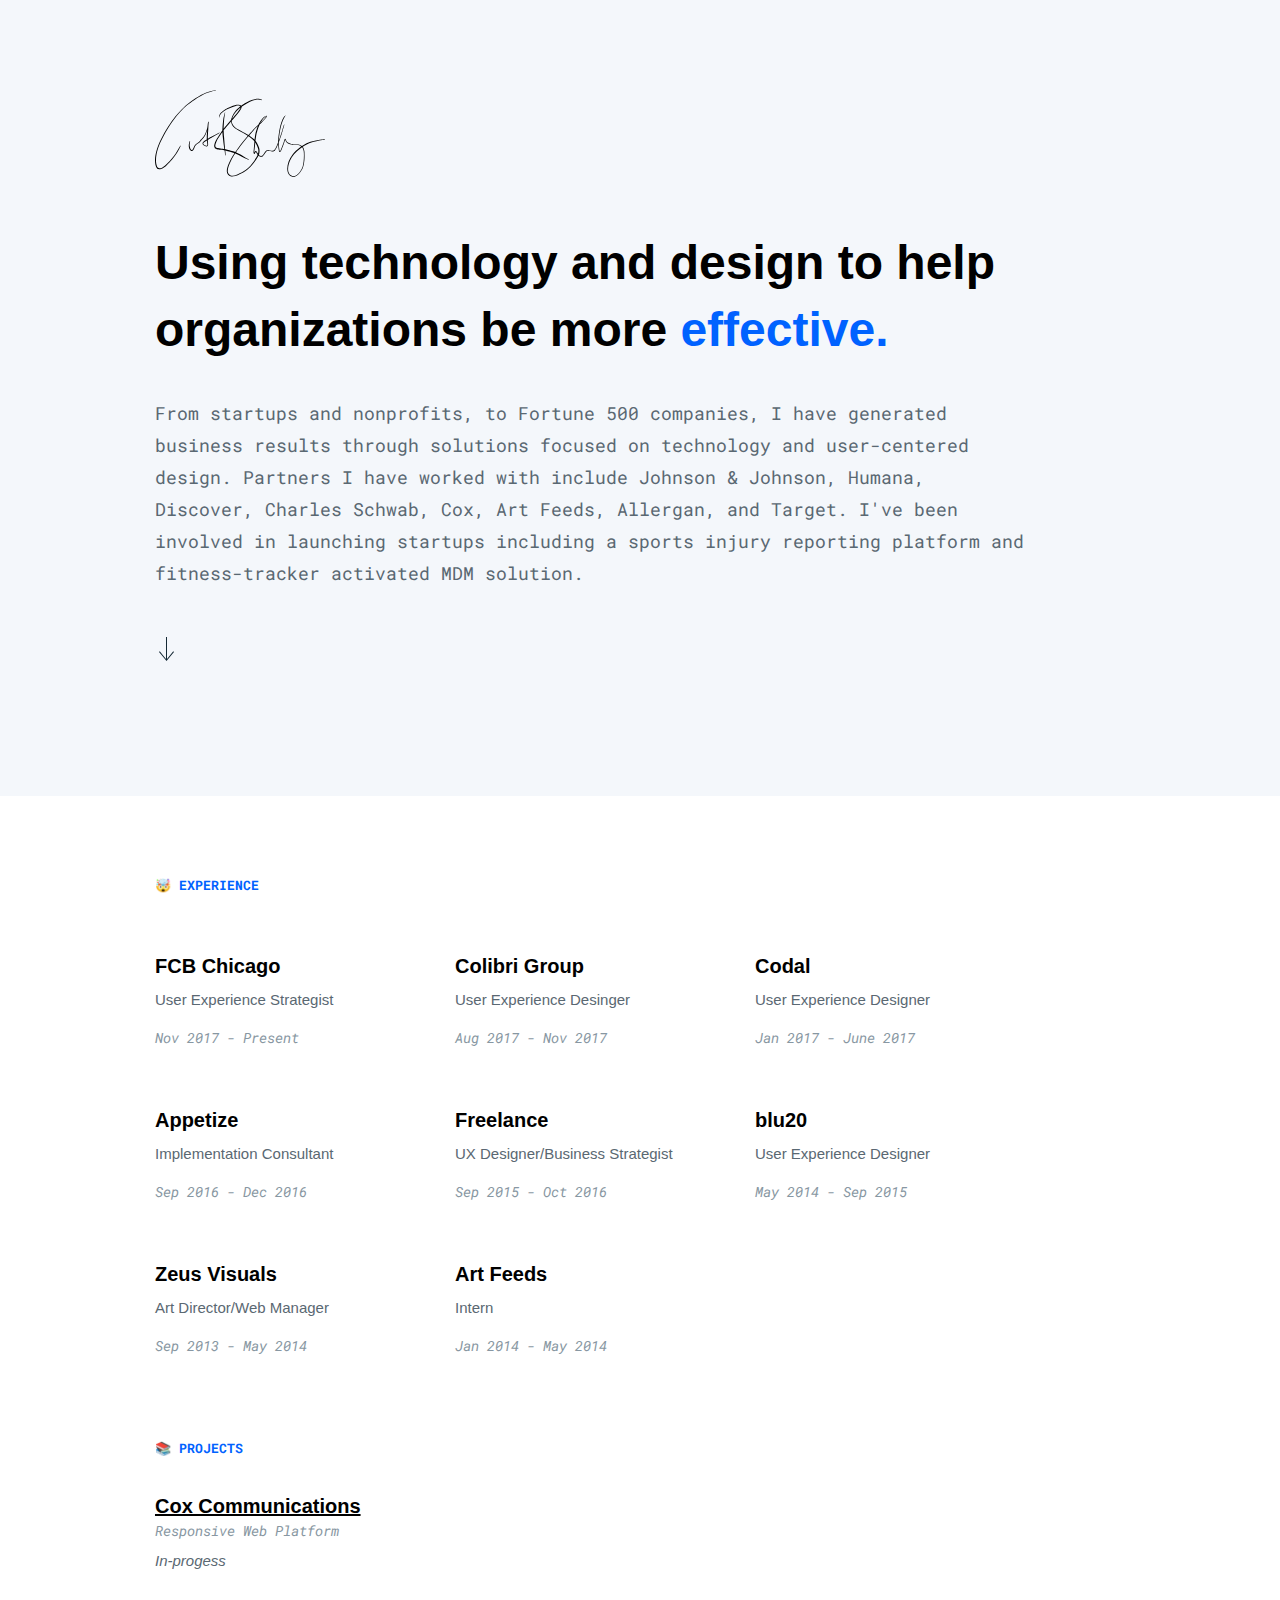
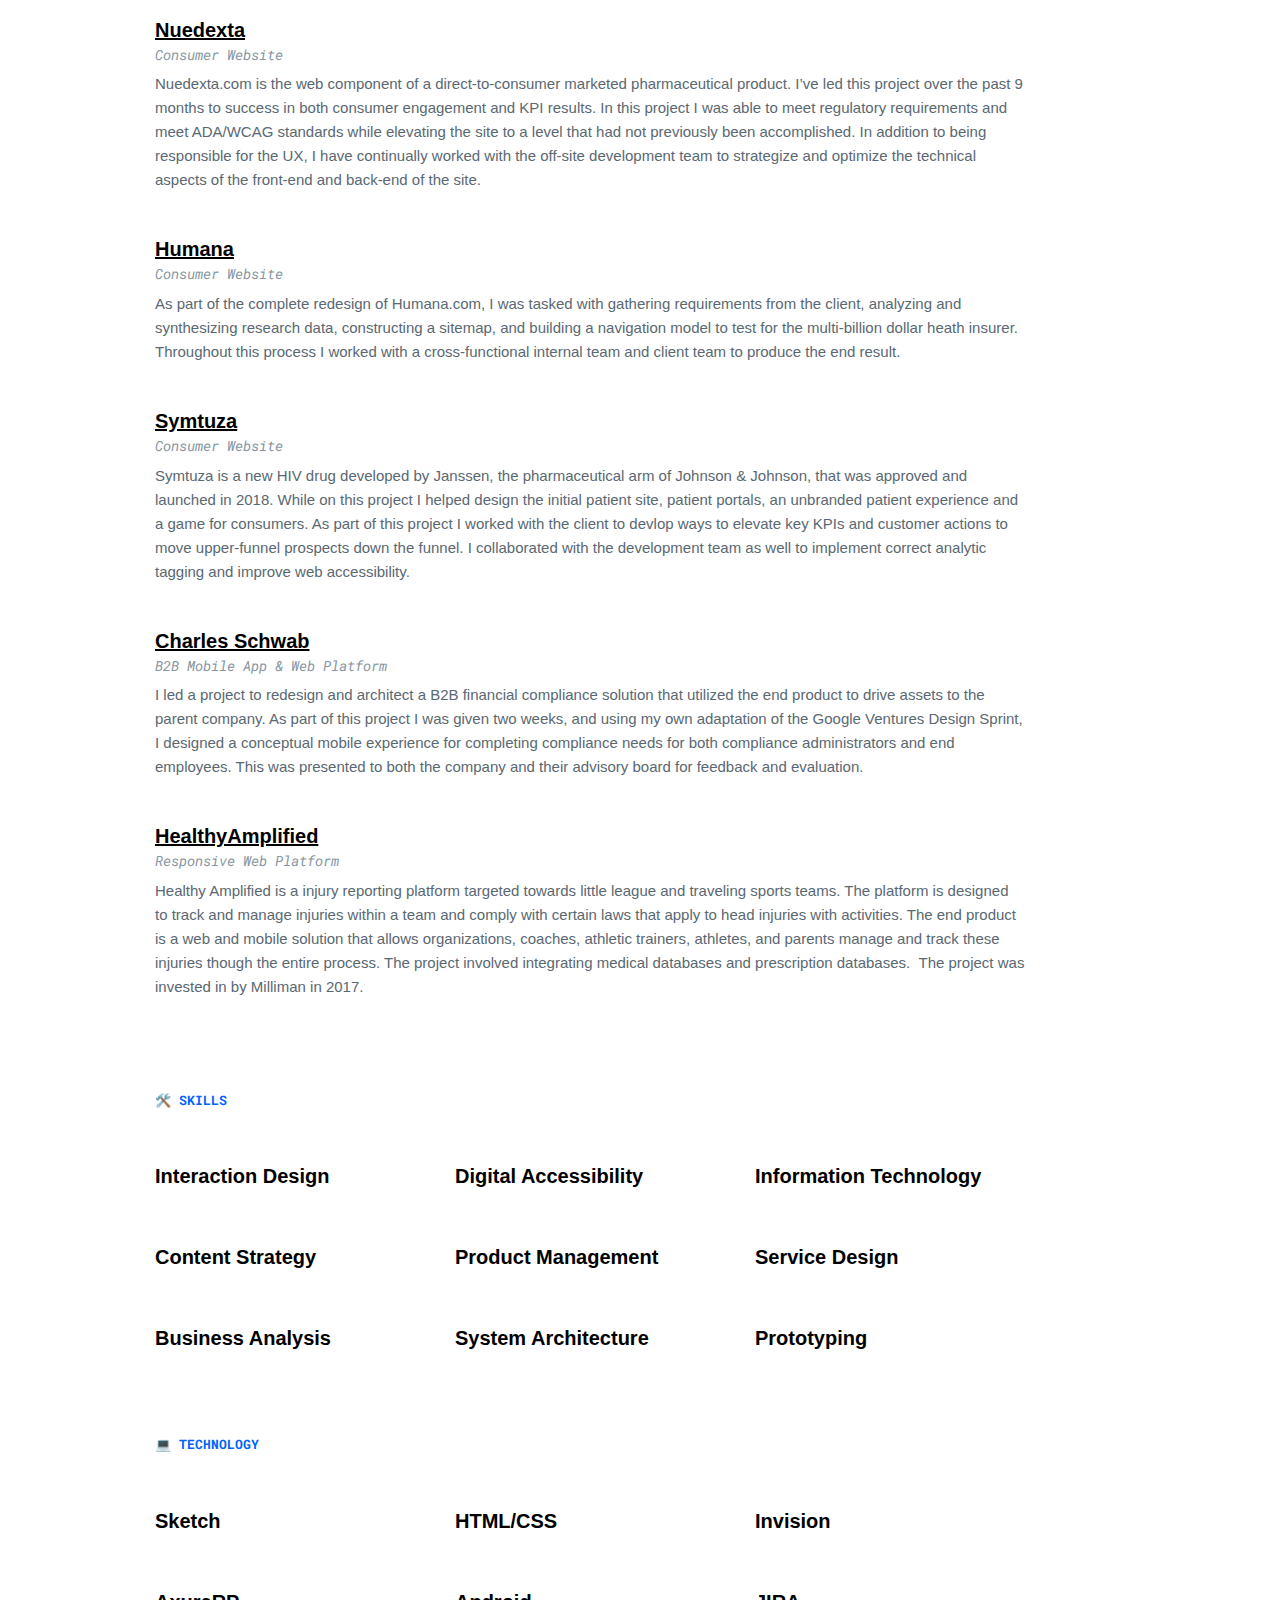
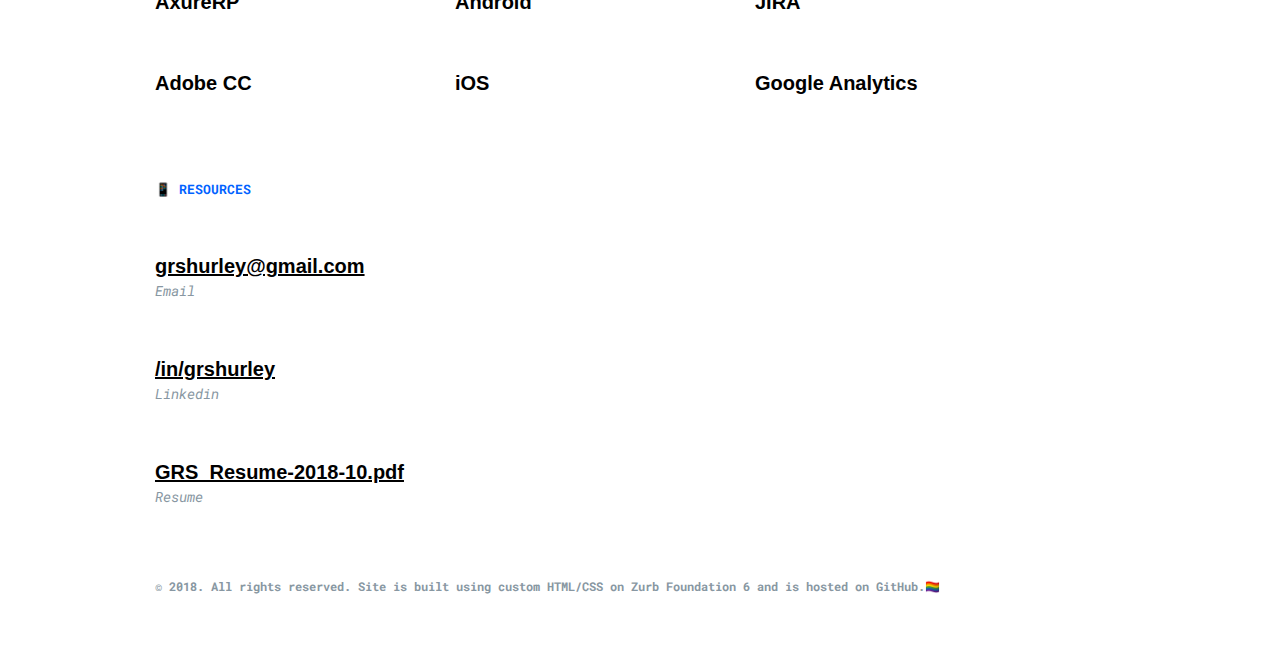
==== index.html @ 4a0e5255 "v4.3.7" ====
<!doctype html>
<html class="no-js" lang="en" dir="ltr">
  <head>
    <meta name="robots" content="noindex">
    <meta charset="utf-8">
    <meta http-equiv="x-ua-compatible" content="ie=edge">
    <meta name="viewport" content="width=device-width, initial-scale=1.0">

    <meta property="og:title" content="Grant R Shurley" />
    <meta property="og:image" content="img/og.png" />


    <title>Grant R Shurley</title>
    <link rel="stylesheet" href="css/foundation.css">
    <link rel="stylesheet" href="css/app.css">
    <link rel="stylesheet" href="css/entercept.css">
    <link rel="stylesheet" href="https://cdnjs.cloudflare.com/ajax/libs/animate.css/3.7.0/animate.min.css">
    <script>
  (function(i,s,o,g,r,a,m){i['GoogleAnalyticsObject']=r;i[r]=i[r]||function(){
  (i[r].q=i[r].q||[]).push(arguments)},i[r].l=1*new Date();a=s.createElement(o),
  m=s.getElementsByTagName(o)[0];a.async=1;a.src=g;m.parentNode.insertBefore(a,m)
  })(window,document,'script','https://www.google-analytics.com/analytics.js','ga');

  ga('create', 'UA-90864115-1', 'auto');
  ga('send', 'pageview');
  </script>




  </head>
  <body>
<div class="blue">
  <div class="top">
    <div class="row">
      <div class="large-1 small-0 columns">&nbsp;</div>
      <div class="large-3 medium-4 small-7 columns">
        <div id="logo">

          <svg width="170px" height="87px" viewBox="0 0 170 87" version="1.1" xmlns="http://www.w3.org/2000/svg" xmlns:xlink="http://www.w3.org/1999/xlink">
          <defs></defs>
          <g id="Page-1" stroke="none" stroke-width="1" fill="none" fill-rule="evenodd">
          <g id="Desktop-HD" transform="translate(-330.000000, -826.000000)" fill="#000">
              <path d="M387.612511,826.675149 C381.779644,828.1803 379.478912,829.051353 375.520434,831.253006 C371.568256,833.451127 365.614999,837.492788 362.278139,840.243118 C357.651772,844.056301 350.917298,851.423991 346.849085,857.122926 C342.124227,863.74166 336.384023,873.827005 333.810307,880.031641 C332.366263,883.512852 330.952597,888.226937 330.427175,891.313125 C329.638423,895.945967 329.960858,900.653989 331.238121,903.155942 C331.534241,903.735937 332.710422,904.965632 333.042631,905.042517 C334.284335,905.329984 334.830421,905.395625 335.272836,905.310674 C336.741546,905.028565 338.166221,904.314815 339.69286,903.096129 C340.74553,902.255865 345.379256,897.503396 346.939805,895.663446 C350.87185,891.027542 353.556891,886.886859 355.318661,882.74235 C355.74412,881.741428 355.80358,881.379195 355.54237,881.379195 C355.389011,881.379195 354.811665,882.300583 353.900049,884.000303 C353.113888,885.465952 351.575415,888.062157 350.676752,889.439559 C348.82903,892.27166 345.708404,895.964747 342.177918,899.497588 C339.055053,902.622395 337.456003,903.790334 335.749631,904.192599 C335.050186,904.357496 334.87375,904.362147 334.192967,904.233691 C333.49994,904.102938 333.378136,904.039711 332.942138,903.584816 C332.287553,902.901796 332.181939,902.736899 331.872866,901.915768 C330.821551,899.122698 330.704339,894.845141 331.555317,890.327096 C332.047183,887.715761 333.262867,883.646842 334.405373,880.78825 C337.273444,873.612126 343.484262,862.739442 348.601141,855.937031 C352.576456,850.652252 358.107609,844.682864 362.332065,841.118292 C366.024976,838.002198 372.844577,833.400439 377.13067,831.132439 C380.951331,829.110754 383.525872,828.215446 390.361545,826.531386 C390.789595,826.425948 390.907984,826.037165 390.523263,826.000312 C390.404697,825.988891 389.09482,826.292606 387.612511,826.675149 M430.75426,834.971879 C429.782479,835.155438 427.689914,835.680331 426.745978,835.977217 C424.200166,836.778037 420.564184,838.694343 417.494421,840.853314 L416.112604,841.825096 L415.898785,841.55323 C415.754964,841.370436 415.402327,841.192116 414.82239,841.00891 C412.779454,840.363508 410.330661,840.814754 405.616046,842.705392 C403.16902,843.68671 401.713496,844.404699 400.361939,845.297182 C397.238898,847.359428 395.587747,848.828786 394.825487,850.224143 C394.338684,851.115331 394.275045,851.308309 394.07924,852.487257 C393.943602,853.303914 393.953963,853.457508 394.144528,853.457508 C394.267568,853.457508 394.268333,853.45533 394.57664,852.280856 C394.902196,851.040741 395.770541,849.742992 396.985518,848.680785 C397.996861,847.796603 400.318316,846.141861 401.551955,845.425756 C403.402855,844.351421 408.034403,842.575405 410.810282,841.875607 C412.227598,841.518261 413.529704,841.500364 414.490947,841.824978 C415.513475,842.170314 415.512416,842.29047 414.479762,843.11213 C413.391475,843.978003 411.004615,846.341845 410.129499,847.420359 C409.245141,848.510295 408.396164,849.835007 407.734868,851.15707 C407.153989,852.318239 406.352639,854.567577 406.248084,855.330073 C406.198456,855.692364 406.041094,855.95222 405.485588,856.589497 C404.082284,858.199203 400.087836,862.914053 399.384683,863.790699 L398.662573,864.690835 L398.662573,864.257604 C398.662573,863.467675 398.982124,857.417045 399.101985,855.937031 C399.166802,855.136564 399.339058,853.753982 399.484704,852.864561 C399.771994,851.110621 400.171904,848.440886 400.171904,848.276931 C400.171904,848.220885 400.109148,848.175025 400.032498,848.175025 C399.878374,848.175025 398.697012,852.875216 398.337605,854.918565 C398.033773,856.645895 397.592771,861.236116 397.462961,864.022474 C397.400852,865.356547 397.317903,866.505529 397.278636,866.575762 C397.239369,866.645936 396.571067,867.616187 395.79356,868.731849 C391.766733,874.509848 390.040816,877.709715 389.381992,880.619114 C389.091347,881.902381 389.114424,882.366519 389.517454,883.345659 L389.861025,884.180212 L390.785062,884.651945 C391.86805,885.204801 391.564159,885.138395 395.805746,885.749357 C397.643812,886.014099 399.248868,886.274485 399.372496,886.327939 C399.61634,886.433495 399.712417,886.937959 399.95991,889.410712 C400.175495,891.565268 400.164663,891.512932 400.394083,891.512932 C400.584177,891.512932 400.603074,891.431632 400.603074,890.615328 C400.603074,889.827989 400.493751,888.305235 400.337625,886.918238 L400.287644,886.474057 L401.011344,886.625649 C402.951374,887.031917 407.39795,888.392364 409.036444,889.080977 L409.438296,889.249877 L408.968507,889.977109 C404.235878,897.303942 401.56108,903.860861 401.833181,907.468174 C401.958576,909.130275 402.704529,910.516978 403.977199,911.453908 C404.989307,912.198978 405.806729,912.446471 407.287037,912.456067 C409.763087,912.47208 411.620993,911.87613 416.173418,909.605598 C422.178129,906.610778 425.570445,903.589643 430.221008,897.095009 C431.35592,895.510029 432.241221,894.10743 432.927714,892.80662 C433.193692,892.302626 433.425585,891.872103 433.44301,891.849909 C433.460495,891.827715 433.613442,891.926265 433.78299,892.068909 C433.952479,892.211553 434.432218,892.444328 434.849023,892.586266 C435.543523,892.822691 435.674511,892.83476 436.417167,892.7305 C437.131741,892.630242 437.296639,892.561128 437.812583,892.145735 C438.43838,891.641918 438.564246,891.484792 439.874123,889.572431 C441.019809,887.899792 441.875909,887.036627 442.597195,886.826929 C443.207568,886.649492 443.631321,886.691761 445.234669,887.089964 C445.738662,887.215123 446.596999,887.3467 447.142026,887.382376 C448.009665,887.439186 448.21536,887.416462 448.79459,887.199817 C449.354393,886.990472 449.550198,886.840057 450.067496,886.221795 C450.826341,885.314948 451.788645,883.504022 452.525708,881.595899 C453.160866,879.951577 453.130665,879.935093 453.313812,882.02601 C453.66745,886.062373 454.082489,888.063158 454.56629,888.063158 C454.660248,888.063158 454.945477,887.94106 455.200153,887.791822 C455.598591,887.558282 455.73941,887.366598 456.209906,886.417247 C456.510618,885.810523 456.999364,884.634931 457.296014,883.804852 C457.592665,882.974714 458.080469,881.699159 458.380004,880.970219 C458.679597,880.241339 459.120423,878.979972 459.359615,878.167319 C459.901345,876.327074 460.10233,875.773276 460.228608,875.773276 C460.283004,875.773276 460.327511,875.825553 460.327511,875.889369 C460.327511,875.953185 460.501298,876.409964 460.713704,876.904421 C461.499218,878.73295 463.236085,879.904716 466.09509,880.534987 C466.820497,880.69488 467.745535,880.77206 469.760508,880.840762 C473.031314,880.952264 473.820537,881.092435 475.165089,881.800299 C475.690865,882.07711 476.121034,882.359807 476.121034,882.428451 C476.121034,882.497094 475.676736,882.883405 475.133652,883.286847 C472.378495,885.333728 469.033865,888.501805 467.587231,890.434889 C464.090478,895.107293 462.277373,899.964728 462.269955,904.680285 C462.266482,906.906428 462.851305,908.9496 463.901149,910.378926 C464.55544,911.26976 465.085042,911.700871 466.084787,912.156473 C467.766022,912.922619 469.154726,912.947285 470.748714,912.239363 C471.292269,911.997993 471.998307,911.607384 472.317682,911.371489 C474.16917,910.003683 476.900425,906.236242 477.932373,903.626614 C478.599792,901.938845 479.098075,899.420408 479.422748,896.094675 C479.610016,894.175838 479.613607,888.591465 479.428223,887.470211 C479.127393,885.650395 478.671143,884.337986 478.000604,883.363379 L477.68694,882.907483 L478.521082,882.374761 C483.301985,879.321482 488.515707,877.59945 497.520477,876.099538 C499.671265,875.741309 500,875.648823 500,875.402095 C500,874.988586 499.609215,875.013253 494.879235,875.725826 C487.580955,876.825298 482.593297,878.461437 478.191169,881.20011 C477.586271,881.576472 477.030942,881.918982 476.957177,881.961193 C476.882293,882.004051 476.668003,881.921514 476.472022,881.774219 C475.805015,881.27311 474.530284,880.71678 473.548671,880.498428 C472.78129,880.327762 471.943675,880.260472 469.760508,880.194301 C468.218856,880.147558 466.690745,880.052011 466.364601,879.981954 C464.634562,879.610479 462.998953,878.876242 462.175997,878.101619 C461.672063,877.627296 461.108609,876.543071 460.858055,875.565344 C460.714234,875.004128 460.501827,874.803025 460.05276,874.803025 C459.807799,874.803025 459.412952,875.71311 458.881642,877.50249 C458.347625,879.301171 458.030311,880.203721 457.575474,881.217477 C457.415875,881.573234 456.994654,882.664759 456.639369,883.643133 C455.931505,885.592466 455.272152,886.966924 454.948009,887.169086 C454.762919,887.284532 454.72583,887.260277 454.618803,886.953501 C454.383496,886.279018 453.751282,880.571193 453.751399,879.122027 C453.751458,878.660715 453.830757,878.208234 453.979406,877.821629 C454.821731,875.630573 456.780482,869.725177 457.519488,867.148811 C458.004172,865.458982 458.645688,863.282173 458.945105,862.31151 C459.364619,860.951357 459.457988,860.527134 459.352256,860.461787 C458.997206,860.242376 459.017928,860.185918 457.256041,866.178561 C456.327176,869.337925 455.890237,870.67606 454.721474,873.940626 C453.818394,876.462948 453.845946,876.418559 453.919358,875.234254 C454.084314,872.574351 455.102133,866.114509 455.90678,862.620994 C456.813685,858.683122 458.649338,854.140234 460.107569,852.224929 C460.465681,851.75455 460.75874,851.330091 460.75874,851.281641 C460.75874,850.794955 459.46882,852.026475 458.676301,853.269828 C456.999246,855.901061 455.431868,860.507883 454.566761,865.348894 C453.722141,870.075341 453.285731,873.566089 453.148856,876.68966 L453.078034,878.306725 L452.346034,880.193359 C451.151014,883.273189 450.373566,884.811544 449.484145,885.856148 C448.618331,886.872966 447.55006,886.995358 444.911291,886.380099 C441.946377,885.68872 441.340891,886.037706 438.662089,889.981583 C437.736522,891.344267 437.079052,891.910487 436.310846,892.006447 C435.534163,892.103525 434.635558,891.812526 434.175246,891.31495 L433.842508,890.955249 L434.156113,889.91347 C434.703318,888.095832 434.68442,885.747708 434.106897,883.804852 C433.495111,881.746432 431.701787,878.261806 430.660479,877.108055 C430.457139,876.882756 430.458787,876.847551 430.782577,874.520739 C431.354684,870.409198 431.727808,868.702649 432.738974,865.572779 C433.92375,861.905536 434.503805,860.581295 435.181761,859.996354 C436.723943,858.665755 439.932111,855.234996 441.226799,853.531921 C441.740683,852.855907 441.784895,852.751352 441.784895,852.211271 C441.784895,851.502995 441.711071,851.484039 440.62714,851.913737 C438.404883,852.794799 435.946023,855.630255 433.950301,859.613281 C433.393206,860.725058 433.339869,860.790287 431.987075,862.012681 C430.06188,863.752257 427.381254,866.528313 425.407961,868.825866 C424.494168,869.889839 423.685576,870.827358 423.611105,870.909306 C423.497072,871.03476 423.393694,871.011211 422.954753,870.759538 C421.280583,869.79959 418.781868,868.420599 416.612241,867.259194 C411.511905,864.529058 410.731866,864.028832 409.220533,862.519148 C407.67635,860.976613 406.906319,859.424012 406.7801,857.598544 L406.719816,856.726548 L409.009245,854.148711 C411.763931,851.04704 413.105304,849.408487 414.594796,847.325931 C415.922098,845.470026 416.372284,844.613985 416.55755,843.593282 C416.632905,843.178242 416.746114,842.773858 416.809047,842.694618 C416.872039,842.615437 417.653961,842.051219 418.546679,841.440845 C423.200951,838.258581 426.782596,836.594654 430.972082,835.668321 C432.71048,835.283953 434.964116,835.458682 436.43053,836.091544 C437.050028,836.358877 437.149226,836.367825 437.149226,836.156243 C437.149226,835.927 436.038921,835.398163 434.981601,835.123766 C433.809069,834.819521 431.92008,834.751643 430.75426,834.971879 M415.609788,843.833416 C415.402445,844.918289 412.223771,849.089349 408.267826,853.467634 C407.710377,854.084659 407.215686,854.632924 407.168648,854.686084 C407.041251,854.829847 407.327305,853.933538 407.663928,853.134071 C408.774998,850.495303 410.303404,848.349459 412.688439,846.079752 C413.537063,845.27222 415.548563,843.539356 415.637399,843.539356 C415.653117,843.539356 415.640695,843.671698 415.609788,843.833416 M441.353666,852.332604 C441.353666,852.760595 437.035487,857.69309 435.753398,858.72963 L435.273836,859.117294 L435.687698,858.362688 C436.874005,856.199654 438.304037,854.292297 439.40816,853.400168 C440.258785,852.71285 441.353666,852.112132 441.353666,852.332604 M406.497696,859.386805 C407.363451,862.218317 409.481037,864.226756 414.456155,866.935051 C418.067529,868.900985 422.811108,871.662853 422.811108,871.799669 C422.811108,871.838877 422.085172,872.746842 421.197988,873.817291 C417.52315,878.251386 413.879456,882.918727 411.562887,886.159274 C410.920312,887.058174 410.356387,887.861584 410.309762,887.944592 C410.241236,888.066632 409.83644,887.957191 408.198181,887.373486 C405.336233,886.353725 401.031595,885.152406 400.239782,885.152406 C400.143116,885.152406 400.063405,885.116024 400.062522,885.071517 C400.061698,885.02707 399.939129,883.608105 399.790126,881.918217 C399.641124,880.228388 399.448322,877.875496 399.361664,876.68966 C399.275006,875.503765 399.156323,874.121183 399.097982,873.617189 C398.873566,871.679749 398.772602,870.300287 398.712907,868.356076 L398.651034,866.340279 L399.629998,865.100517 C400.168431,864.418675 401.832533,862.430253 403.327971,860.681905 L406.046922,857.502996 L406.132226,857.986738 C406.179146,858.252776 406.343631,858.882812 406.497696,859.386805 M432.447386,863.021964 C431.659517,865.028813 430.680024,868.369734 430.305017,870.329133 C430.162372,871.074439 429.602864,875.336748 429.602864,875.678199 C429.602864,875.744841 429.274717,875.490342 428.873689,875.112568 C427.879831,874.176404 426.534396,873.108839 425.202443,872.199579 C424.204464,871.518325 424.105679,871.421953 424.241141,871.262001 C425.896354,869.308018 427.930519,866.974318 428.716798,866.127225 C429.512438,865.270065 432.7282,862.084386 432.799787,862.082443 C432.808971,862.082149 432.650373,862.50496 432.447386,863.021964 M397.515591,869.913682 C397.552504,870.693132 397.677781,872.075773 397.793992,872.986152 C397.910144,873.896473 398.080104,875.393264 398.171648,876.312298 C398.263193,877.23139 398.459174,878.880775 398.607116,879.977716 C398.755059,881.074656 398.964816,882.643506 399.073315,883.464048 L399.270532,884.955954 L398.953277,884.892491 C398.778784,884.857581 397.21694,884.63499 395.482545,884.397799 C391.349104,883.832521 390.949724,883.695823 390.499597,882.692251 C390.23509,882.102542 390.229556,882.047203 390.349829,881.193222 C390.511018,880.049126 391.074235,878.424349 391.873643,876.797452 C392.884927,874.739209 397.230951,868.09157 397.381719,868.372207 C397.418455,868.440497 397.478679,869.134173 397.515591,869.913682 M425.182839,873.393127 C426.509435,874.371914 427.802122,875.520896 428.683654,876.50457 C429.241397,877.126953 429.38722,877.361612 429.38722,877.636539 C429.387161,878.198873 429.085507,881.891666 428.794861,884.887958 C428.45447,888.396838 428.451703,888.951755 428.772019,889.518505 C429.20837,890.290538 429.606337,890.087139 430.286237,888.744589 C430.441774,888.437459 430.623331,888.152642 430.689738,888.111609 C430.875122,887.996987 431.140335,888.332728 431.911485,889.658264 L432.619996,890.876067 L432.043061,892.029995 C431.040608,894.035078 429.869843,895.853599 427.760618,898.68205 C424.503881,903.049209 421.812482,905.517958 417.7896,907.828051 C416.648859,908.483166 412.751725,910.363855 411.653195,910.789433 C409.361293,911.677382 407.263253,911.888081 405.723898,911.38497 C404.588867,911.013966 403.380837,909.78015 402.962677,908.564879 C402.160444,906.233122 403.5465,901.347546 406.638221,895.609579 C407.931791,893.208825 410.12685,889.572431 410.282505,889.572431 C410.318946,889.572431 410.802275,889.74816 411.356486,889.962862 C412.57476,890.434889 415.29271,891.768373 417.852003,893.14966 C419.97312,894.294404 421.162076,894.857504 422.806634,895.496312 C423.810736,895.886331 423.951849,895.916473 424.096436,895.771886 C424.326621,895.541701 424.146947,895.39735 423.026693,894.912489 C421.678256,894.328785 420.47523,893.658363 418.660594,892.479239 C416.263844,890.921869 413.636319,889.483536 411.86878,888.761308 C411.45374,888.591701 411.098102,888.442169 411.078498,888.428982 C410.788146,888.23406 418.919332,877.553708 422.951869,872.833088 L423.483531,872.210764 L423.821097,872.424112 C424.006776,872.541442 424.619504,872.977498 425.182839,873.393127 M431.240769,880.139434 C432.348365,882.236826 433.051755,884.07501 433.275052,885.455473 C433.448956,886.530632 433.406628,888.212396 433.183979,889.07244 L432.992472,889.812271 L432.374445,888.695137 C431.759304,887.583243 431.201443,886.985115 430.779633,886.985115 C430.466853,886.985115 429.934719,887.514246 429.618406,888.139808 L429.321402,888.727163 L429.361729,887.721354 C429.383923,887.168203 429.517972,885.745353 429.659615,884.559459 C429.801259,883.373623 430.001243,881.538794 430.10409,880.482121 C430.321088,878.252917 430.255035,878.272815 431.240769,880.139434 M477.938142,884.667251 C478.709468,886.2935 478.922699,887.792588 478.911925,891.512932 C478.899504,895.77377 478.466567,899.730599 477.738217,902.239616 C476.869871,905.230845 473.965418,909.517469 471.769888,911.048229 C471.511327,911.228492 470.925327,911.53827 470.467723,911.736547 C469.745084,912.04974 469.509306,912.098956 468.673928,912.110966 C467.526947,912.127391 467.286401,912.075114 466.342818,911.604382 C465.051486,910.960099 464.277687,910.05025 463.688684,908.483637 C463.290305,907.424197 463.263166,907.302393 463.125643,905.962257 C462.889159,903.658051 463.620041,899.925932 464.859214,897.11008 C466.949365,892.36032 470.361579,888.336025 475.669082,884.361181 L477.085457,883.300446 L477.332832,883.606516 C477.468883,883.774886 477.741278,884.252211 477.938142,884.667251 M383.213621,857.742777 C383.054022,858.026535 382.790221,859.629648 382.605955,861.435865 C382.480973,862.661321 382.277574,863.977085 382.118505,864.589283 C381.76263,865.958855 380.663158,868.963565 380.018228,870.329133 C379.258381,871.937839 378.669908,872.764033 377.138853,874.371796 C376.376535,875.172263 375.4409,876.206153 375.059652,876.66929 C374.33607,877.548174 373.471493,878.289358 372.465802,878.892961 C370.218936,880.241398 369.522965,881.129701 368.464643,884.000009 C368.052841,885.116907 367.611781,885.747826 367.13216,885.90613 C365.99866,886.280195 365.163636,885.002344 364.754954,882.268204 C364.563388,880.986468 364.593295,880.31481 364.928094,878.380725 C365.044246,877.709951 365.111182,877.115649 365.07686,877.060134 C364.868928,876.723628 364.588762,877.258352 364.121092,878.88413 C363.420293,881.320325 363.735311,884.218596 364.879525,885.862389 C365.269721,886.422898 365.425022,886.552414 365.945971,886.751751 C366.712823,887.045222 366.829799,887.043338 367.547671,886.725906 C368.029175,886.512912 368.205081,886.355256 368.533463,885.841843 C368.753287,885.498213 369.093325,884.777987 369.289071,884.241438 C370.247312,881.614855 370.661881,881.084841 372.902741,879.621017 C374.255358,878.737483 374.824345,878.217006 375.871835,876.905245 C376.392606,876.253015 377.248883,875.262336 377.7746,874.70371 C379.419746,872.95554 380.330184,871.345186 381.482935,868.144318 C381.830214,867.179836 382.129572,866.485925 382.148117,866.602313 C382.166661,866.718701 382.102374,867.726099 382.005237,868.840996 C381.908159,869.955951 381.805135,871.908227 381.776347,873.179425 L381.724011,875.490696 L380.418667,876.332608 C379.700737,876.795627 378.803486,877.453509 378.42477,877.794489 C377.750993,878.401095 377.733685,878.430412 377.625186,879.147165 L377.514273,879.879872 L377.938791,880.440853 C378.602678,881.318264 380.377517,882.243067 381.65419,882.37688 C382.100608,882.423623 382.217408,882.389419 382.590826,882.102424 C382.987674,881.797414 383.022643,881.726121 383.09164,881.081662 C383.136676,880.66103 383.096821,879.704378 382.990147,878.647057 C382.89354,877.689052 382.814594,876.680182 382.814829,876.405078 L382.815183,875.904911 L384.620929,874.723844 C385.61408,874.074204 387.42118,873.018649 388.636687,872.378075 C392.402774,870.39342 394.565984,869.068237 394.565984,868.745801 C394.565984,868.421423 394.273808,868.517853 393.072254,869.238904 C391.759316,870.026714 390.874075,870.478548 388.160128,871.745861 C386.148745,872.685146 385.025077,873.298933 383.709431,874.176933 C383.282205,874.461986 382.906256,874.695233 382.873936,874.695233 C382.76267,874.695233 382.817008,872.157722 382.973251,870.059623 C383.05932,868.903399 383.229457,866.11392 383.35132,863.860756 C383.473182,861.60765 383.624598,859.341357 383.687825,858.824588 C383.750994,858.30782 383.771716,857.834793 383.733804,857.773449 C383.654328,857.644816 383.281087,857.622857 383.213621,857.742777 M382.276102,866.124694 C382.276102,866.154306 382.251847,866.178561 382.222235,866.178561 C382.192564,866.178561 382.168309,866.154306 382.168309,866.124694 C382.168309,866.095023 382.192564,866.070768 382.222235,866.070768 C382.251847,866.070768 382.276102,866.095023 382.276102,866.124694 M382.125451,878.416637 C382.588353,881.295187 382.500223,881.810424 381.544749,881.810424 C381.191877,881.810424 380.79703,881.680438 380.07339,881.326094 C378.995935,880.798493 378.756154,880.615758 378.413525,880.06143 C377.932315,879.282863 378.463095,878.619094 380.642141,877.274365 C381.274002,876.884405 381.800013,876.570034 381.811022,876.575686 C381.82209,876.581337 381.963557,877.409768 382.125451,878.416637" id="Fill-4"></path>
          </g>
      </g>
  </svg>
                </div>
      </div>
      <div class="large-8 columns"></div>
    </div>
      <div class="row">
    <div class="large-1 small-0 columns">&nbsp;</div>
        <div class="large-9 medium-10 small-12 columns">
          <div id="text-row">
                    <h1>Using technology and design to help organizations be more <strong>effective.</strong></h1>
        </div>
        </div>
          <div class="large-2 columns small-0"></div>
    </div>
    <div class="row">
      <div class="large-1 small-0 columns">&nbsp;</div>
      <div class="large-9 small-12 columns">


        <div id="text-row-top">
                 <h3>From startups and nonprofits, to Fortune 500 companies, I have generated business results through solutions focused on technology and user-centered design. Partners I have worked with include Johnson & Johnson, Humana, Discover, Charles Schwab, Cox, Art Feeds, Allergan, and Target. I've been involved in launching startups including a sports injury reporting platform and fitness-tracker activated MDM solution.<span class="hide-inline"></span>&nbsp;<a class="read-more" href="#"></a></p>
                   <div class="hide"><h3>Content</h3>
        </div>
      </div>
    </div>
    <div class="large-2 small-0 columns"></div>
  </div>
  <div class="row">
        <div class="large-1 small-0 columns"></div>
          <div class="large-11 small-12 columns">
                <div class="arrow">
      <a href="#experience"><svg width="24" height="24" xmlns="http://www.w3.org/2000/svg" fill-rule="evenodd" clip-rule="evenodd"><path d="M11 21.883l-6.235-7.527-.765.644 7.521 9 7.479-9-.764-.645-6.236 7.529v-21.884h-1v21.883z"/></svg></a>
  </div>
  </div>
</div>
</div>
</div>


<div class="spacer"></div>
<div class="top-content-spacer"></div>

<div class="row" id="experience">
  <div class="large-1 small-0 columns">&nbsp;</div>
<div class="large-3 small-12 columns">
  <div id="text-row-sub">
              <h5>🤯 Experience</h5>
  </div>
</div>
  <div class="large-8 columns" style="display: none">&nbsp;</div>
</div>
<div class="row" id="exp-row">
    <div class="large-1 columns" id="exp-col">&nbsp;</div>
    <div class="large-3 small-12 columns">
    <div id="text-row-exp">
             <h2>FCB Chicago</h2>
             <p>User Experience Strategist</p>
             <h4>Nov 2017 - Present</h4>
    </div>
  </div>
  <div class="large-3 small-12 columns">
    <div id="text-row-exp">
             <h2>Colibri Group</h2>
             <p>User Experience Desinger</p>
             <h4>Aug 2017 - Nov 2017</h4>
    </div>
  </div>
  <div class="large-3 small-12 columns">
    <div id="text-row-exp">
             <h2>Codal</h2>
             <p>User Experience Designer</p>
             <h4>Jan 2017 - June 2017</h4>
    </div>
  </div>
  <div class="large-2 columns" id="exp-col">&nbsp;</div>
</div>
<div class="row" id="exp-row">
    <div class="large-1 columns" id="exp-col">&nbsp;</div>
    <div class="large-3 small-12 columns">
    <div id="text-row-exp">
      <h2>Appetize</h2>
      <p>Implementation Consultant</p>
      <h4>Sep 2016 - Dec 2016</h4>
    </div>
  </div>
  <div class="large-3 small-12 columns">
    <div id="text-row-exp">
      <h2>Freelance</h2>
      <p>UX Designer/Business Strategist</p>
      <h4>Sep 2015 - Oct 2016</h4>
    </div>
  </div>
  <div class="large-3 small-12 columns">
    <div id="text-row-exp">
      <h2>blu20</h2>
      <p>User Experience Designer</p>
      <h4>May 2014 - Sep 2015</h4>
    </div>
  </div>
  <div class="large-2 columns" id="exp-col">&nbsp;</div>
</div>
<div class="row" id="exp-row">
    <div class="large-1 columns" id="exp-col">&nbsp;</div>
    <div class="large-3 small-12 columns">
    <div id="text-row-exp">
      <h2>Zeus Visuals</h2>
      <p>Art Director/Web Manager</p>
      <h4>Sep 2013 - May 2014</h4>
    </div>
  </div>
  <div class="large-3 small-12 columns">
    <div id="text-row-exp">
      <h2>Art Feeds</h2>
      <p>Intern</p>
      <h4>Jan 2014 - May 2014</h4>
    </div>
  </div>
  <div class="large-5 columns" id="exp-col">&nbsp;</div>
</div>

</div>

    <div class="spacer"></div>

<div class="row">
  <div class="large-1 small-0 columns">&nbsp;</div>
<div class="large-9 columns">
    <div id="text-row-sub">
                <h5>📚 Projects</h5>
    </div>
    <div id="project-row">
             <a href="https://cox.com/" target="_blank"><hlink>Cox Communications</hlink></a>
             <h4>Responsive Web Platform</h4>
             <p><i>In-progess</i></p>
    </div>
      <div id="project-row">
               <a href="https://nuedexta.com/" target="_blank"><hlink>Nuedexta</hlink></a>
               <h4>Consumer Website</h4>
               <p>Nuedexta.com is the web component of a direct-to-consumer marketed pharmaceutical product. I’ve led this project over the past 9 months to success in both consumer engagement and KPI results. In this project I was able to meet regulatory requirements and meet ADA/WCAG standards while elevating the site to a level that had not previously been accomplished. In addition to being responsible for the UX, I have continually worked with the off-site development team to strategize and optimize the technical aspects of the front-end and back-end of the site.</p>
      </div>
      <div id="project-row">
               <a href="https://humana.com/" target="_blank"><hlink>Humana</hlink></a>
               <h4>Consumer Website</h4>
               <p>As part of the complete redesign of Humana.com, I was tasked with gathering requirements from the client, analyzing and synthesizing research data, constructing a sitemap, and building a navigation model to test for the multi-billion dollar heath insurer. Throughout this process I worked with a cross-functional internal team and client team to produce the end result.</p>
      </div>
      <div id="project-row">
               <a href="https://symtuza.com" target="_blank"><hlink>Symtuza</hlink></a>
               <h4>Consumer Website</h4>
               <p>Symtuza is a new HIV drug developed by Janssen, the pharmaceutical arm of Johnson & Johnson, that was approved and launched in 2018. While on this project I helped design the initial patient site, patient portals, an unbranded patient experience and a game for consumers. As part of this project I worked with the client to devlop ways to elevate key KPIs and customer actions to move upper-funnel prospects down the funnel. I collaborated with the development team as well to implement correct analytic tagging and improve web accessibility.</p>
      </div>
      <div id="project-row">
               <a href="public/CS_2017_MBL-APP.pdf" target="_blank"><hlink>Charles Schwab</hlink></a>
               <h4>B2B Mobile App & Web Platform</h4>
               <p>I led a project to redesign and architect a B2B financial compliance solution that utilized the end product to drive assets to the parent company. As part of this project I was given two weeks, and using my own adaptation of the Google Ventures Design Sprint, I designed a conceptual mobile experience for completing compliance needs for both compliance administrators and end employees. This was presented to both the company and their advisory board for feedback and evaluation. </p>
      </div>
      <div id="project-row">
               <a href="https://healthyamplified.com" target="_blank"><hlink>HealthyAmplified</hlink></a>
               <h4>Responsive Web Platform</h4>
               <p>Healthy Amplified is a injury reporting platform targeted towards little league and traveling sports teams. The platform is designed to track and manage injuries within a team and comply with certain laws that apply to head injuries with activities. The end product is a web and mobile solution that allows organizations, coaches, athletic trainers, athletes, and parents manage and track these injuries though the entire process. The project involved integrating medical databases and prescription databases.  The project was invested in by Milliman in 2017.  </p>
      </div>

      </div>
      <div class="large-2 columns">

      </div>
  </div>

    <div class="spacer"></div>

    <div class="row">
      <div class="large-1 small-0 columns">&nbsp;</div>
      <div class="large-3 columns">
      <div id="text-row-sub">
                  <h5>🛠️ Skills</h5>
      </div>
      <div id="text-row">
               <h2>Interaction Design</h2>
      </div>

      <div id="text-row">
               <h2>Content Strategy</h2>
      </div>

      <div id="text-row">
               <h2>Business Analysis</h2>
      </div>
    </div>
      <div class="large-3 columns">
        <div id="text-row-blank">
                    <h5>&nbsp;</h5>
        </div>
      <div id="text-row">
               <h2>Digital Accessibility</h2>
      </div>
      <div id="text-row">
               <h2>Product Management</h2>
      </div>

      <div id="text-row">
               <h2>System Architecture</h2>
      </div>
    </div>
    <div class="large-3 columns">
      <div id="text-row-blank">
                  <h5>&nbsp;</h5>
      </div>
      <div id="text-row">
               <h2>Information Technology</h2>
      </div>
      <div id="text-row">
               <h2>Service Design</h2>
      </div>
      <div id="text-row">
               <h2>Prototyping</h2>
      </div>
  </div>
    <div class="large-2 columns"></div>
  </div>

  <div class="spacer"></div>

  <div class="row">
    <div class="large-1 small-0 columns">&nbsp;</div>
    <div class="large-3 small-12 columns">
        <div id="text-row-sub">
                    <h5>💻 Technology</h5>
        </div>
          <div id="text-row">
                   <h2>Sketch</h2>
          </div>
          <div id="text-row">
                   <h2>AxureRP</h2>
          </div>
          <div id="text-row">
                   <h2>Adobe CC</h2>
          </div>
     </div>
    <div class="large-3 columns">
      <div id="text-row-blank">
                  <h5>&nbsp;</h5>
      </div>
      <div id="text-row">
               <h2>HTML/CSS</h2>
      </div>
      <div id="text-row">
               <h2>Android</h2>
      </div>
      <div id="text-row">
               <h2>iOS</h2>
      </div>
    </div>
    <div class="large-3 columns">
      <div id="text-row-blank">
                  <h5>&nbsp;</h5>
      </div>
      <div id="text-row">
               <h2>Invision</h2>
 </div>
 <div id="text-row">
          <h2>JIRA</h2>
</div>
<div id="text-row">
     <h2>Google Analytics</h2>
</div>

    </div>
    <div class="large-2 columns"></div>
</div>
</div>
</div>

    <div class="spacer"></div>


<div class="row">
  <div class="large-1 small-0 columns">&nbsp;</div>
<div class="large-5 small-12 columns">
  <div id="text-row-sub">
              <h5>📱 Resources</h5>
  </div>
    <div id="text-row">
             <a href="mailto:grshurley@gmail.com" target="_blank"><hlink>grshurley@gmail.com</hlink></a>
             <h4>Email</h4>
    </div>
    <div id="text-row">
             <a href="https://www.linkedin.com/in/grshurley/" target="_blank"><hlink>/in/grshurley</hlink></a>
             <h4>Linkedin</h4>
    </div>
    <div id="text-row">
             <a href="public/GRS_Resume-2018-10.pdf" target="_blank"><hlink>GRS_Resume-2018-10.pdf</hlink></a>
             <h4>Resume</h4>
    </div>
                 </div>
                  <div class="large-6 small-0 columns">&nbsp;</div>
                 </div>

<div class="bottom-spacer"></div>

                 <div class="row">
                   <div class="large-1 small-0 columns">&nbsp;</div>
                   <div class="large-11 small-12 columns">
                     <div id="footer-text">
                               <h6>&copy 2018. All rights reserved. Site is built using custom HTML/CSS on Zurb Foundation 6 and is hosted on GitHub.🏳️‍🌈</h6>
                     </div>
                   </div>
               </div>

               <div class="bottom-spacer"></div>






                       <script>
                             function getHeight(el){var el_style=window.getComputedStyle(el),el_display=el_style.display,el_max_height=el_style.maxHeight.replace("px","").replace("%",""),wanted_height=0;if(el_display!=="none"&&el_max_height!=="0")return el.offsetHeight;el.style.display="block";wanted_height=el.offsetHeight;el.style.display=el_display;return wanted_height}
                       function toggleSlide(el){var el_max_height=0;if(el.getAttribute("data-max-height"))if(el.style.maxHeight.replace("px","").replace("%","")==="0")el.style.maxHeight=el.getAttribute("data-max-height");else el.style.maxHeight="0";else{el_max_height=getHeight(el)+"px";el.style["transition"]="max-height 0.5s ease-in-out";el.style.overflowY="hidden";el.style.maxHeight="0";el.setAttribute("data-max-height",el_max_height);el.style.display="block";setTimeout(function(){el.style.maxHeight=el_max_height},10);
                       setTimeout(function(){document.querySelector(".hide").style["transition"]="all 0s 0s ease";document.querySelector(".hide").style["max-height"]="none"},700)}}if(window.addEventListener)document.querySelector(".read-more").addEventListener("click",function(e){this.style.display="none";document.querySelector(".hide-inline").style.display="inline";toggleSlide(document.querySelector(".hide"));e.preventDefault();return false},false);
                           </script>

    <script src="js/vendor/jquery.js"></script>
    <script src="js/vendor/what-input.js"></script>
    <script src="js/vendor/foundation.js"></script>
    <script src="js/app.js"></script>
  </body>
</html>
---- css/entercept.css ----
@import url('https://rsms.me/inter/inter-ui.css');
@import url('https://fonts.googleapis.com/css?family=Roboto+Mono');


#logo {
  display: block;
	width: 80%;

}

body {
	background-color: #fff;
}

svg {
	fill: #152935;
	-webkit-transition: ease 0.2s;
	 transition: ease 0.2s;
}

svg:hover {
  fill: #0062ff;
}


div.top {
  display: block;
  width: 100%;
  padding-top: 7%;s
}

div.arrow {
  padding-top: 3%
}

div.blue {
  background-color: #f4f7fb;
  padding-bottom: 10%;
}

h1 {
  color: #000;
  font-size: 48px;
  font-family: 'Inter UI', sans-serif;
	font-weight: bold;
}

h1 strong {
  color: #0062ff;
}

h2 {
  color: #000;
  font-size: 20px;
  font-family: 'Inter UI', sans-serif;
	font-weight: bold;
}

hlink {
  color: #000;
  font-size: 20px;
  font-family: 'Inter UI', sans-serif;
  font-weight: bold;
  text-decoration: underline;
}

hlink:hover {
  color: #0062ff;
	-webkit-transition: ease 0.2s;
	 transition: ease 0.2s;
}

#exp-row {
  margin-top: 0px;
}


h3 {
  color: #5a6872;
  font-size: 18px;
  font-family: 'Roboto Mono', monospace;
  line-height: 32px;
}

h4 {
  color: #8897a2;
  font-size: 14px;
  font-family: 'Roboto Mono', monospace;
  font-style: italic;
}

h5 {
  color: #0062ff;
  font-size: 13px;
  font-family: 'Roboto Mono', monospace;
  text-transform: uppercase;
  font-weight: 900;
}

h6 {
  color: #8897a2;
  font-size: 12px;
  font-family: 'Roboto Mono', monospace;
  font-weight: 900;
}

p {
  color: #5a6872;
  font-size: 15px;
  font-family: 'Inter UI', sans-serif;
}

#resumedetails {
    margin-left: 0;
    list-style-type: none;
    color: #152935;
    font-size: 14px;
    font-family: 'Inter UI', sans-serif;
}

#partnerlogo {
  Fill: #8897a2;
}


#text-row {
  padding-top: 45px;
}

#text-row-exp {
  padding-top: 50px;
}


#project-row  {
  padding-top: 3%;
}

#text-row-top {
  padding-top: 3%;
}

#text-row-sub {
  padding-top: 50px;
}

#text-row-blank {
  padding-top: 50px;
}


.read-more {
  color: #649fff
}
.read-more:hover {
  color: #152935;
  -webkit-transition: ease 0.2s;
   transition: ease 0.2s;
}

.spacer {
  margin-top: 2%;
}

.bottom-spacer {
  margin-bottom: 5%;
}

.top-content-spacer {
  margin-top: 30px;
}

#contact {
    margin-top: 10%;
    margin-bottom: 10%;
}

#contact-button {
  height: 45px;
  background: #649fff;
  width: 170px;
  color: #152935;
  text-transform: uppercase;
  text-align: center;
  font-size: 14px;
  font-family: 'Inter UI', sans-serif;
	font-weight: bold;
	-webkit-transition: ease 0.2s;
	 transition: ease 0.2s;
}

#contact-button:hover {
	background: #152935;
	color: #152935;
	-webkit-transition: ease 0.2s;
	 transition: ease 0.2s;
}

#learn-button {
  margin-top: 45px;
  margin-bottom: 10%;
  height: 45px;
  background: #152935;
	box-shadow: inset 0 0 0 3px #0020ff;
  width: 170px;
  color: #0020ff;
  text-transform: uppercase;
  text-align: center;
  font-size: 14px;
  font-family: DINPro-Bold;
	-webkit-transition: ease 0.2s;
	 transition: ease 0.2s;
}

#learn-button:hover {
	background: #1c1c1c;
	box-shadow: inset 0 0 0 3px #1c1c1c;
	-webkit-transition:  0.2s;
	 transition: ease 0.2s;
	 color: #152935;
}

#footer-text {
  margin-bottom: : 10%;
  text-align: left;;
}

@media print, screen and (max-width: 1000px) {
  #footer-text {
    text-align: left;}
  h1 {
    font-size: 32px;
    }
    #text-row {
      padding-top: 5%;
    }
    #text-row-top {
      padding-top: 3%;
    }
    #text-row-exp {
      padding-top: 20px;
    }
    #text-row-sub {
      padding-top: 30px;
    }
    #contact-button {
      margin-top: 10%;
      margin-bottom: 15%;}

      #text-row-blank {
        display: none;
      }
      #exp-col{
        display: none;
      }
  }


	div.middle {
	  height: 10px;
	  width: 100%;
		background-color: #9599B5;
	  xbackground-image: linear-gradient( 45deg, #649fff 0%, #5000ff 30%, #000 82%, #000 100%);
	}


.hide,.hide-inline{display:none}.lt-ie9 .hide{display:block}.lt-ie9 .hide-inline{display:inline}
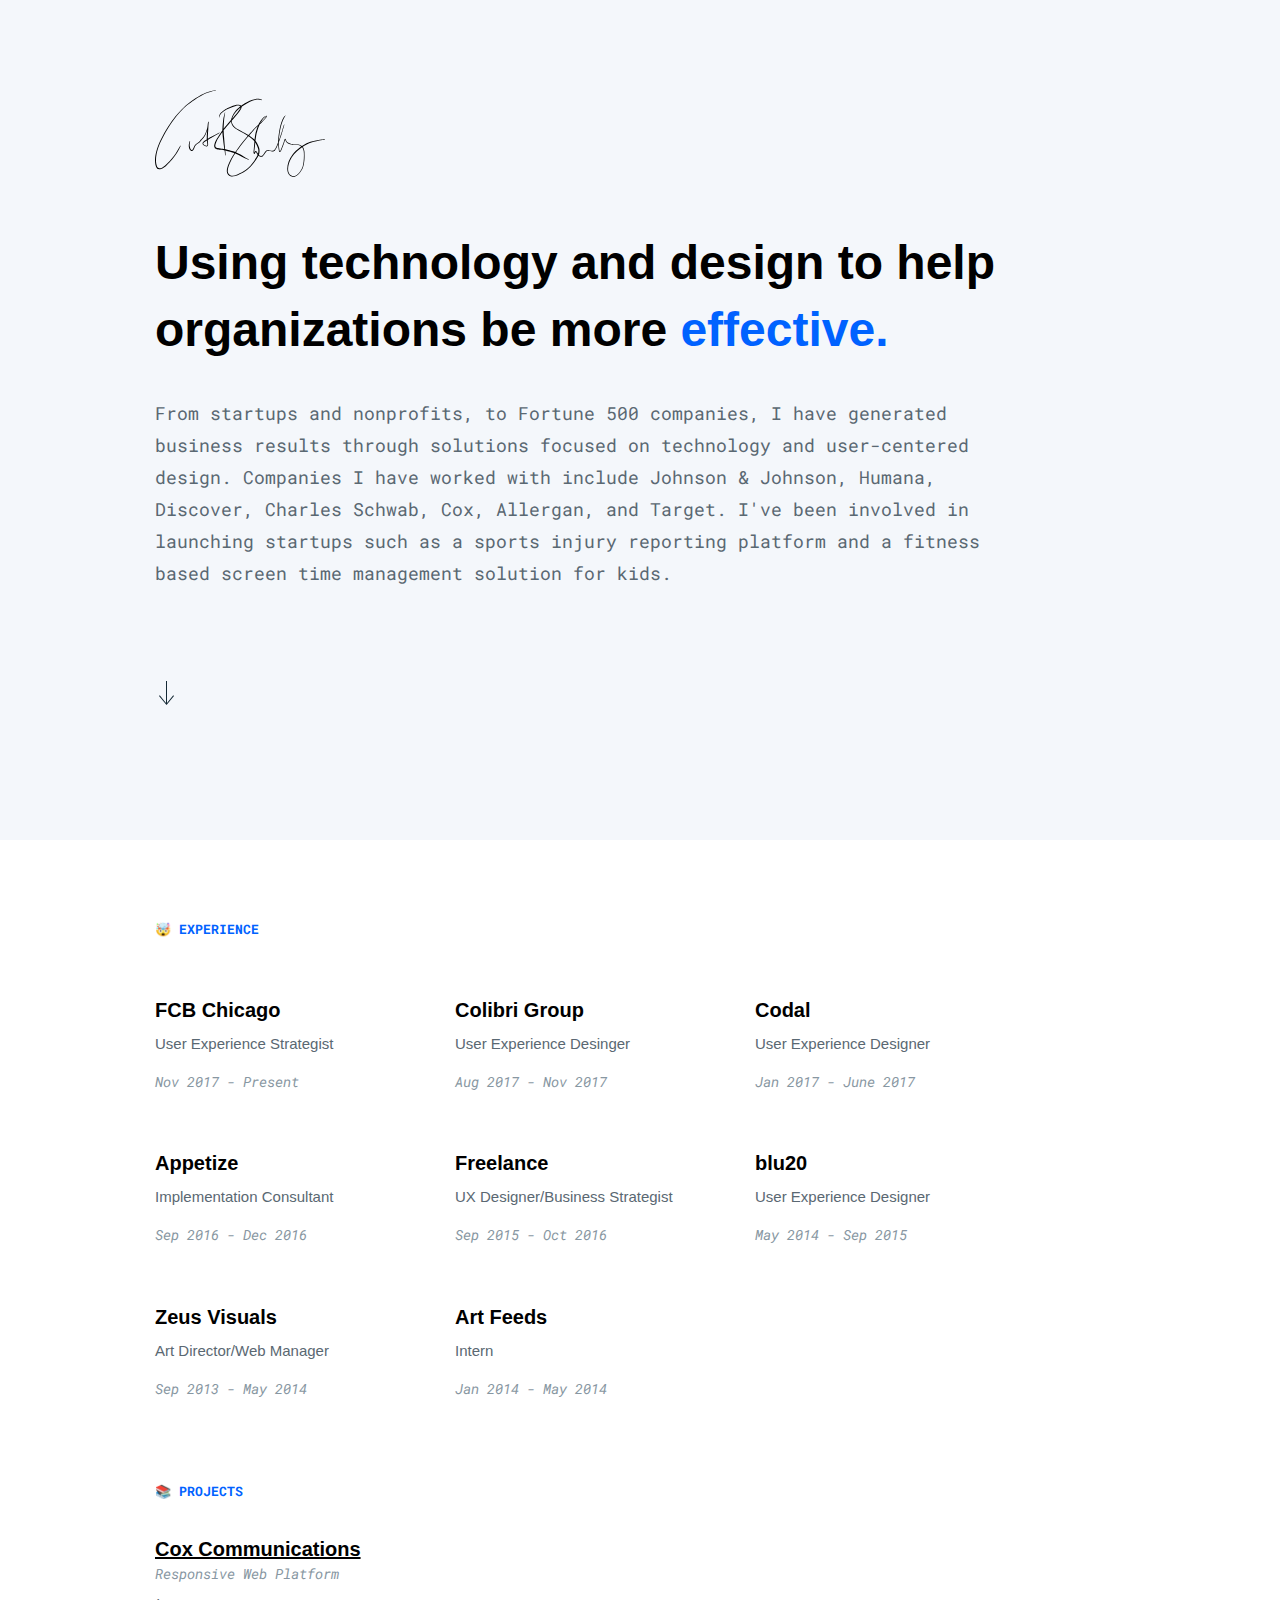
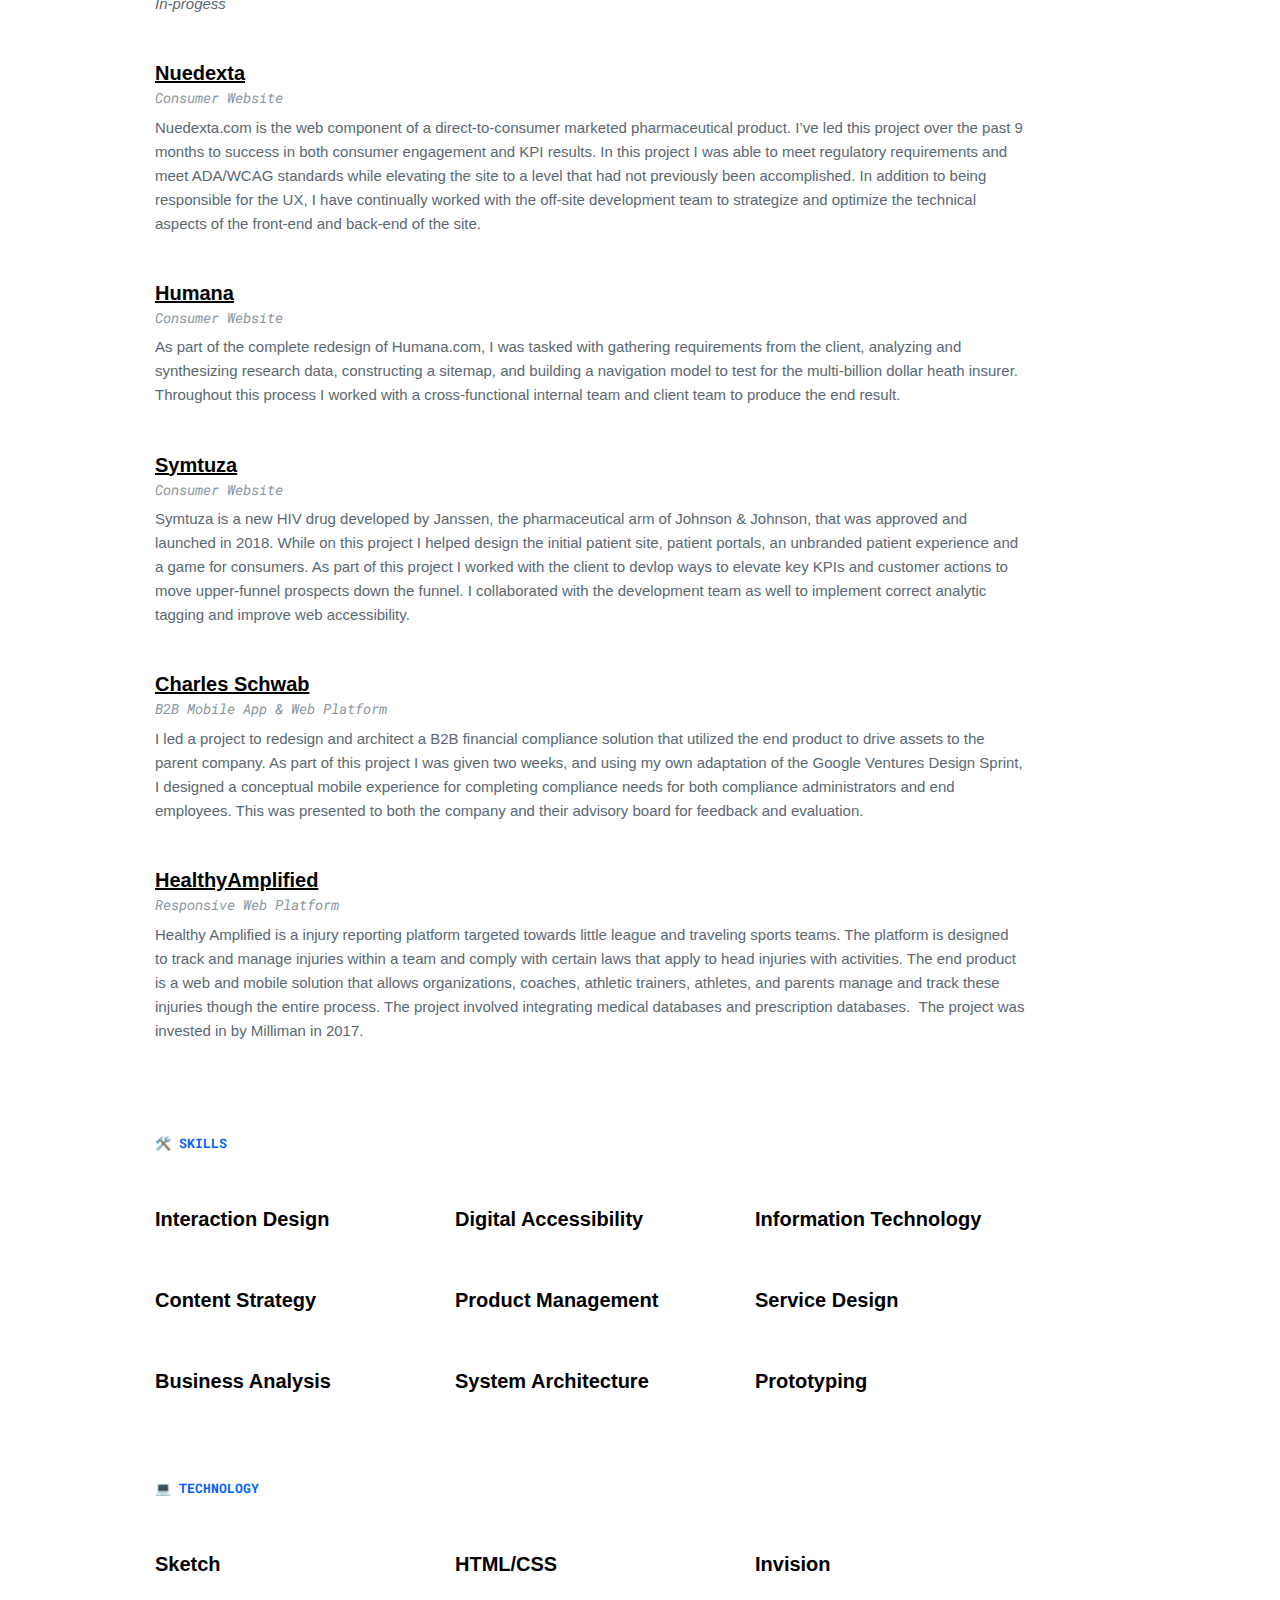
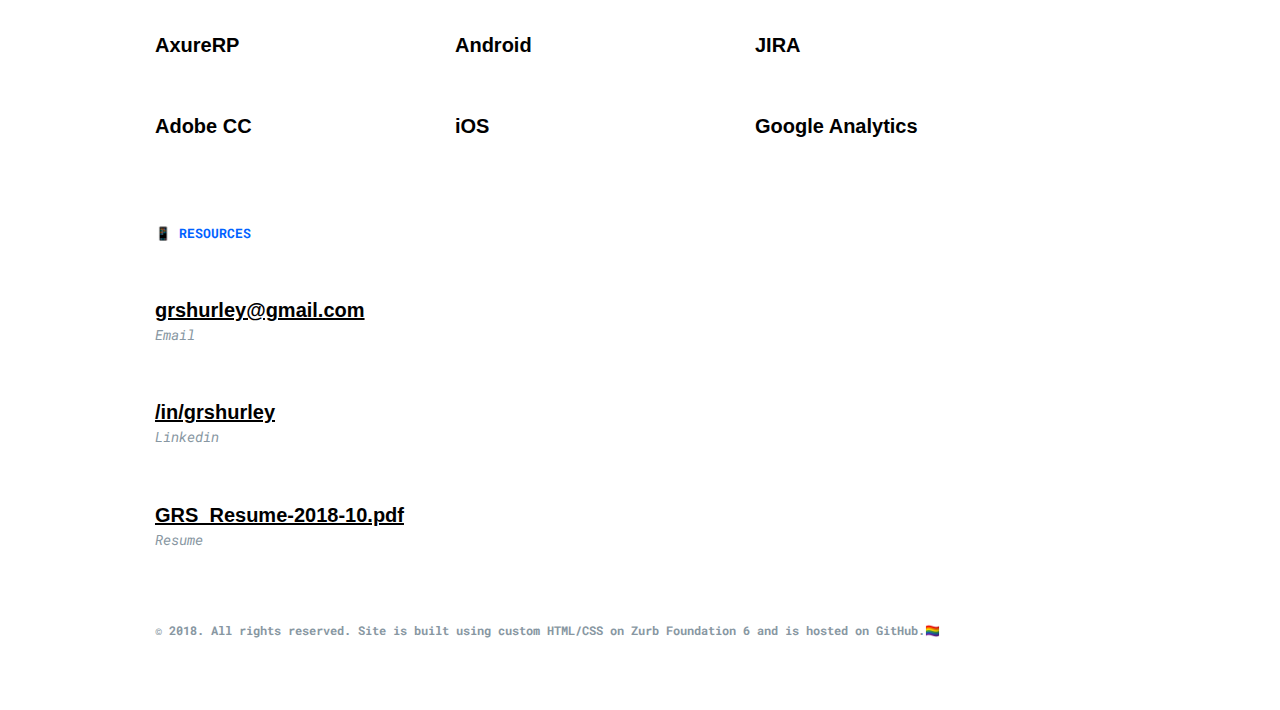
==== commit a0daba07: "v4.3.8" ====
--- a/index.html
+++ b/index.html
@@ -64,10 +64,12 @@
 
 
         <div id="text-row-top">
-                 <h3>From startups and nonprofits, to Fortune 500 companies, I have generated business results through solutions focused on technology and user-centered design. Partners I have worked with include Johnson & Johnson, Humana, Discover, Charles Schwab, Cox, Art Feeds, Allergan, and Target. I've been involved in launching startups including a sports injury reporting platform and fitness-tracker activated MDM solution.<span class="hide-inline"></span>&nbsp;<a class="read-more" href="#"></a></p>
+                 <h3>From startups and nonprofits, to Fortune 500 companies, I have generated business results through solutions focused on technology and user-centered design. Companies I have worked with include Johnson & Johnson, Humana, Discover, Charles Schwab, Cox, Allergan, and Target. I've been involved in launching startups such as a sports injury reporting platform and a fitness based screen time management solution for kids.<span class="hide-inline"></span>&nbsp;<a class="read-more" href="#"></a></p>
                    <div class="hide"><h3>Content</h3>
         </div>
-      </div>
+
+      </div>
+            <div class="spacer"></div>
     </div>
     <div class="large-2 small-0 columns"></div>
   </div>
--- a/css/entercept.css
+++ b/css/entercept.css
@@ -138,6 +138,7 @@
 
 #text-row-top {
   padding-top: 3%;
+  padding-bottom: 3%;
 }
 
 #text-row-sub {
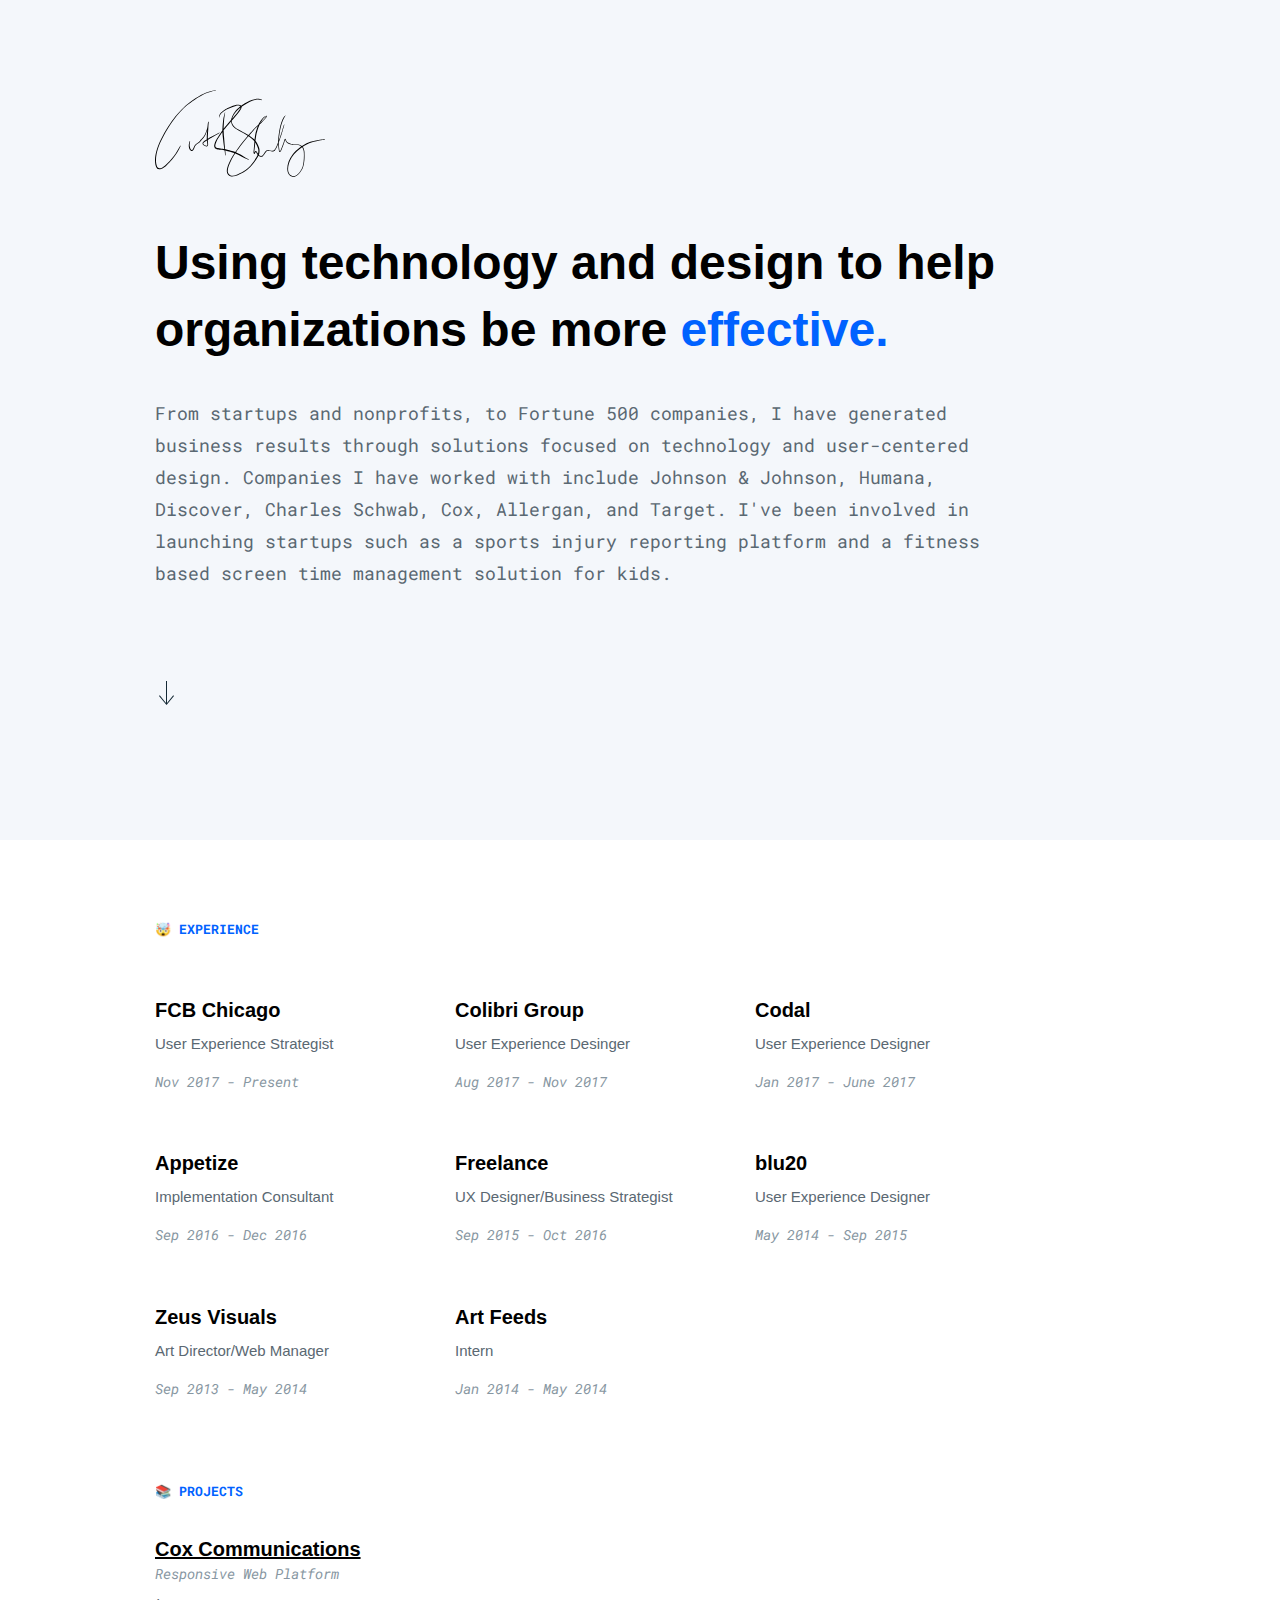
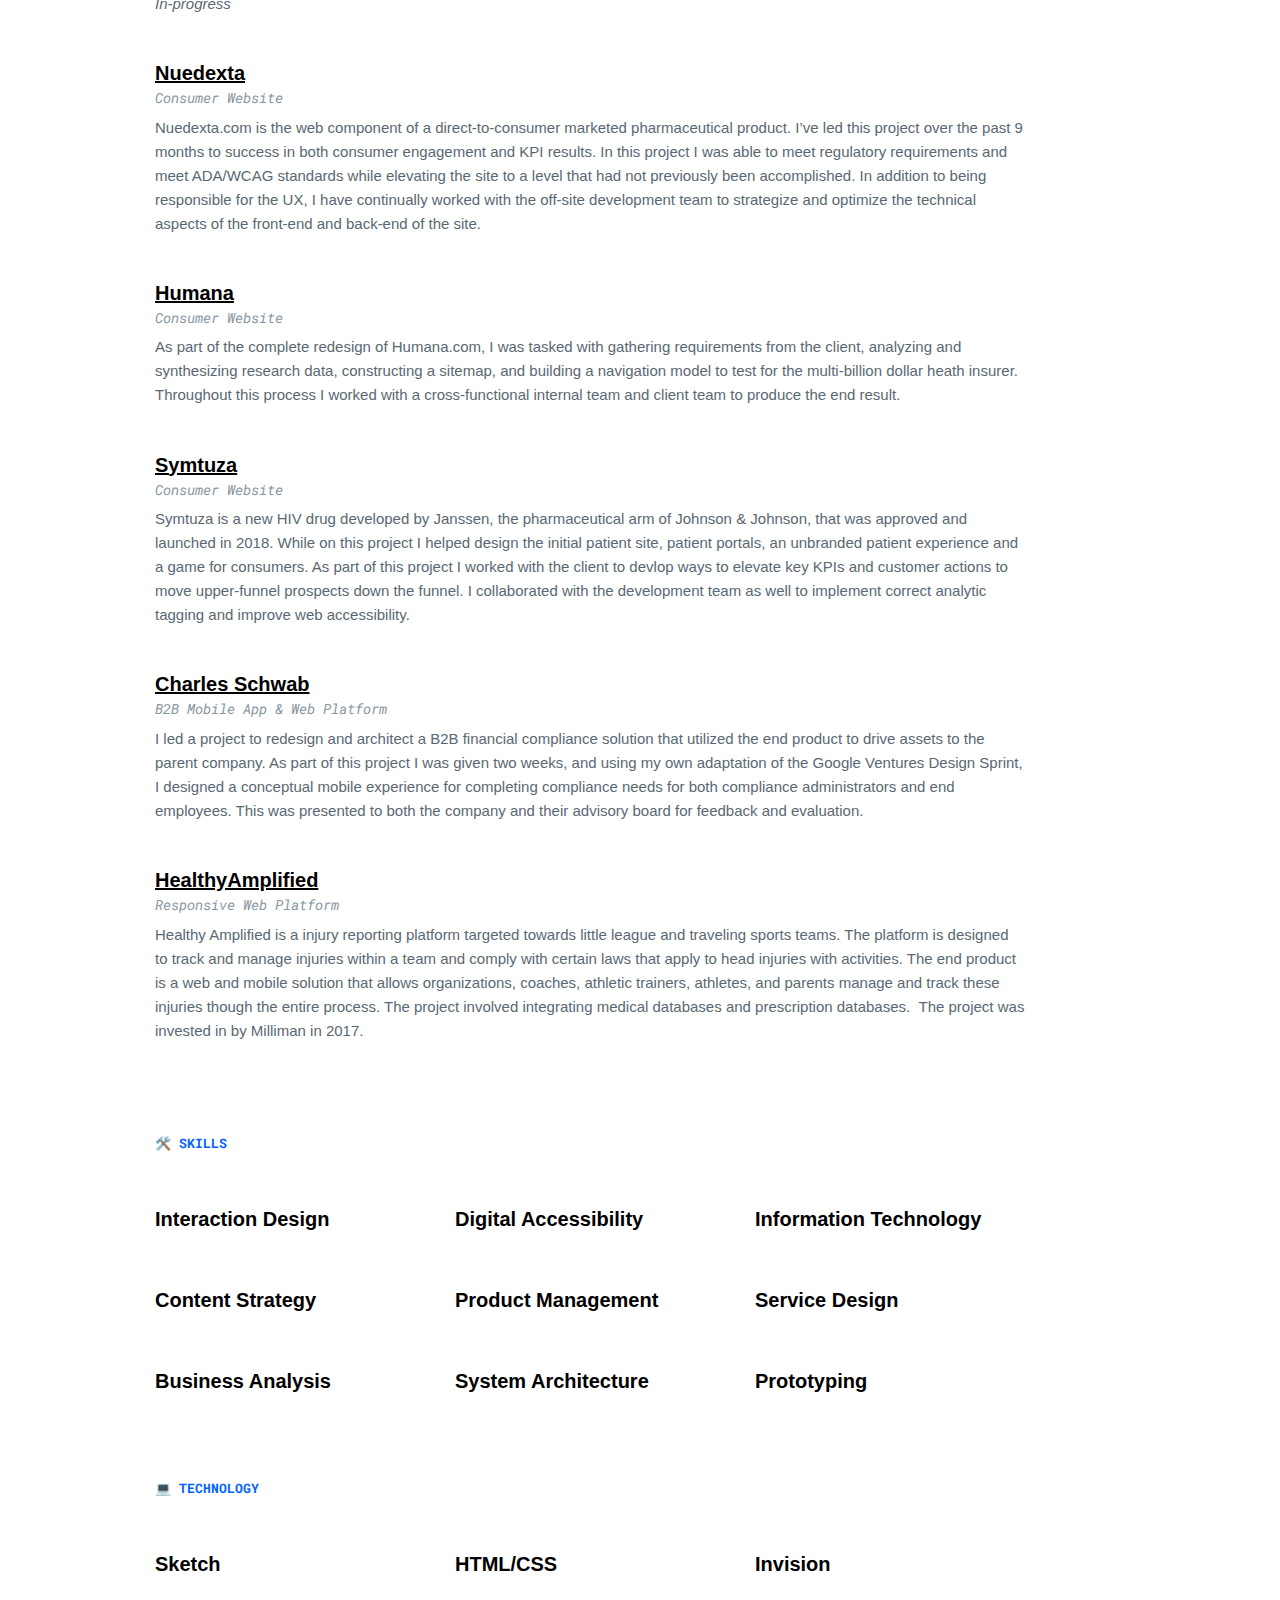
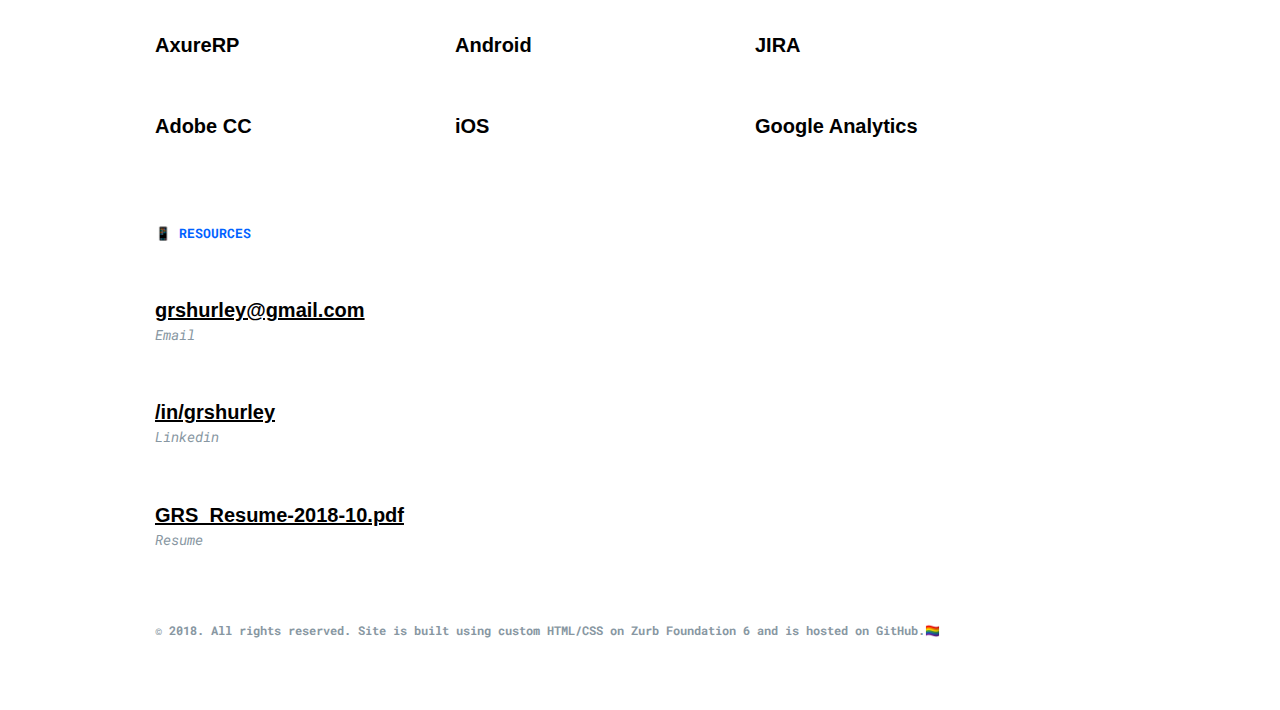
==== commit 451e4cb5: "v4.4" ====
--- a/index.html
+++ b/index.html
@@ -179,7 +179,7 @@
     <div id="project-row">
              <a href="https://cox.com/" target="_blank"><hlink>Cox Communications</hlink></a>
              <h4>Responsive Web Platform</h4>
-             <p><i>In-progess</i></p>
+             <p><i>In-progress</i></p>
     </div>
       <div id="project-row">
                <a href="https://nuedexta.com/" target="_blank"><hlink>Nuedexta</hlink></a>
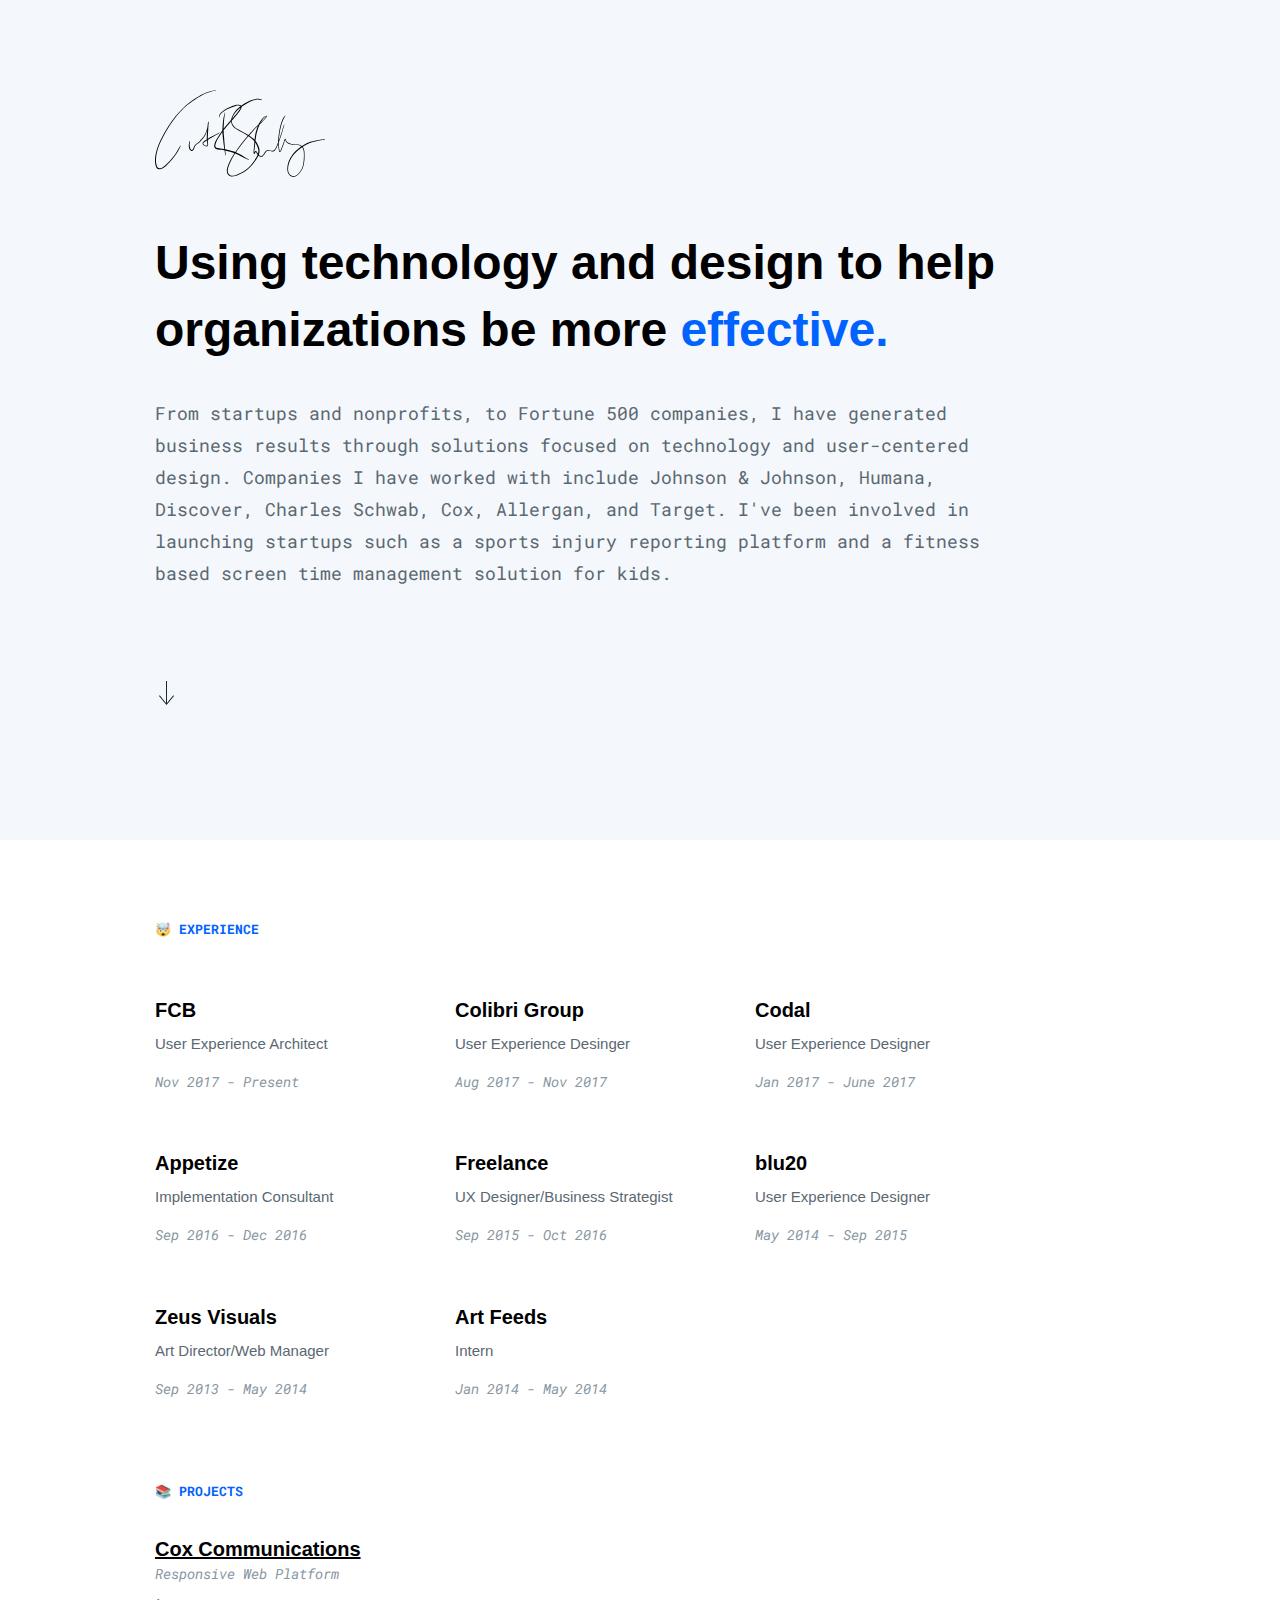
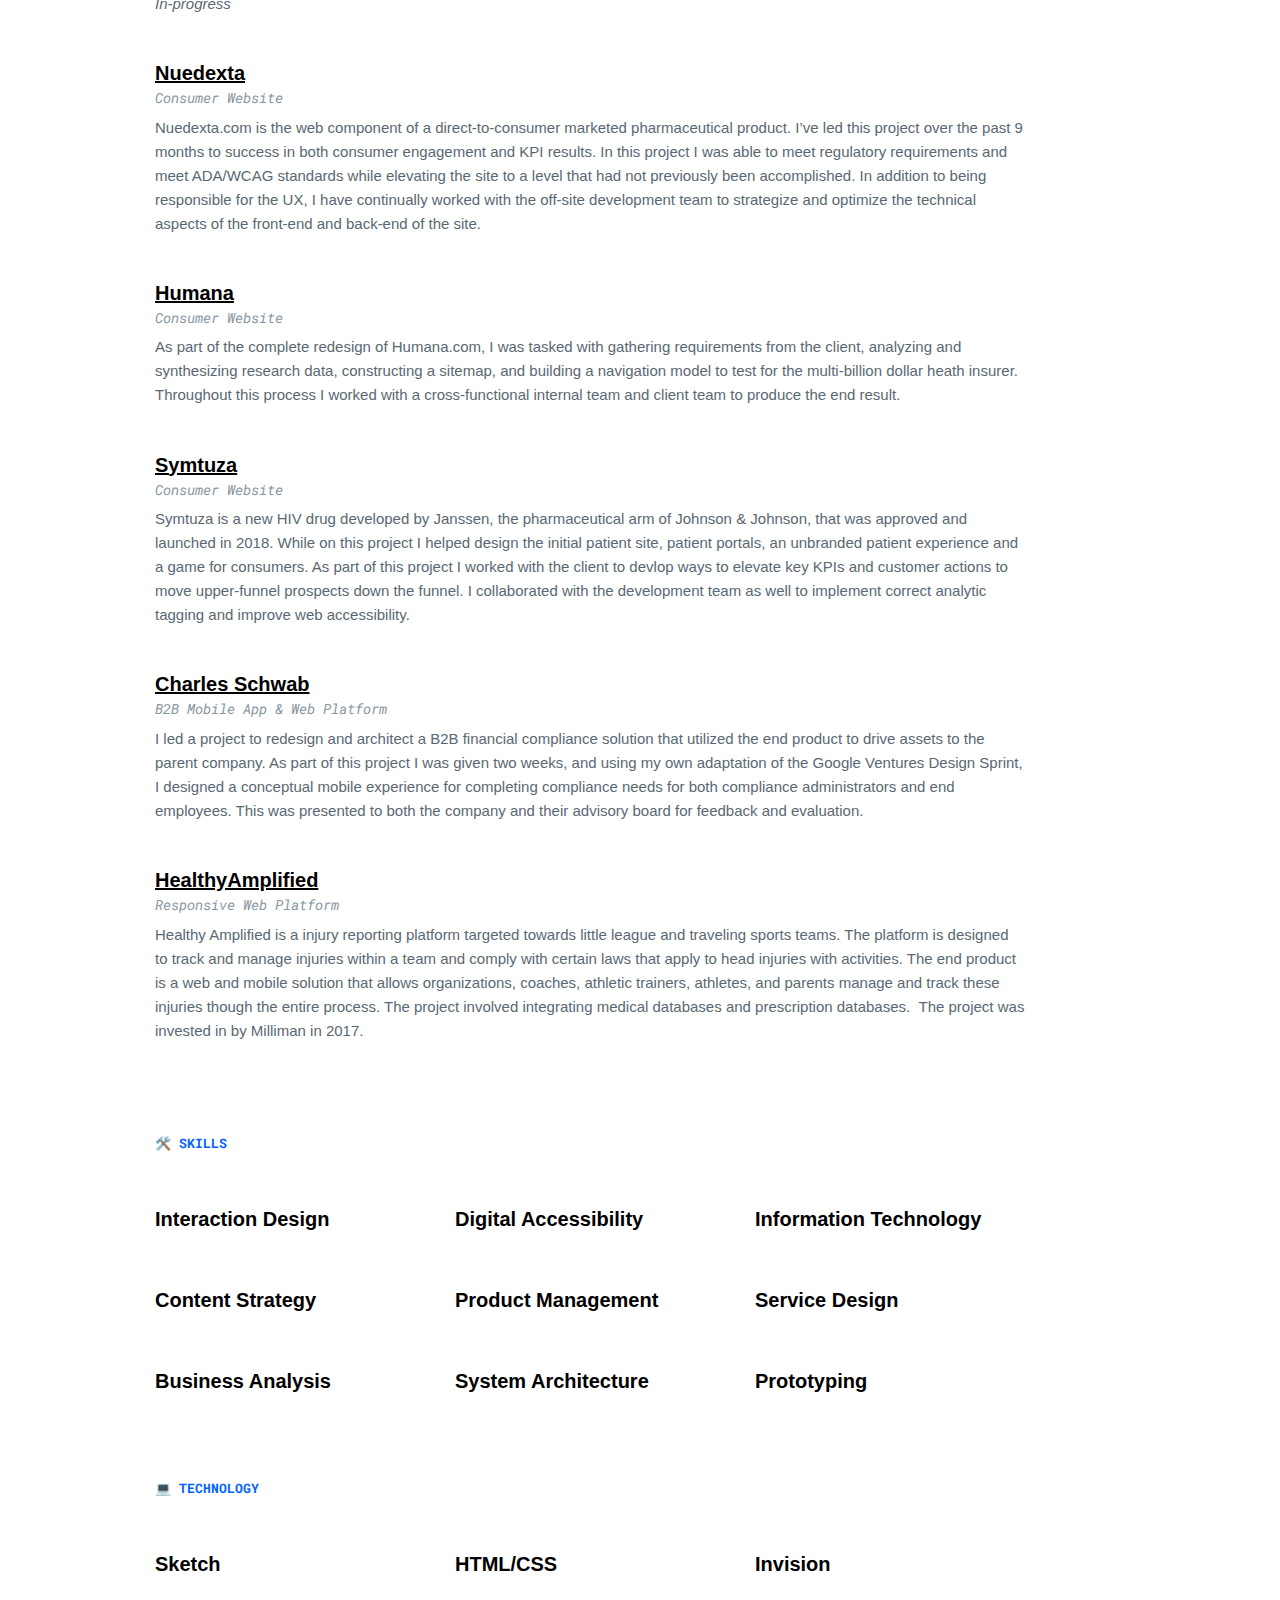
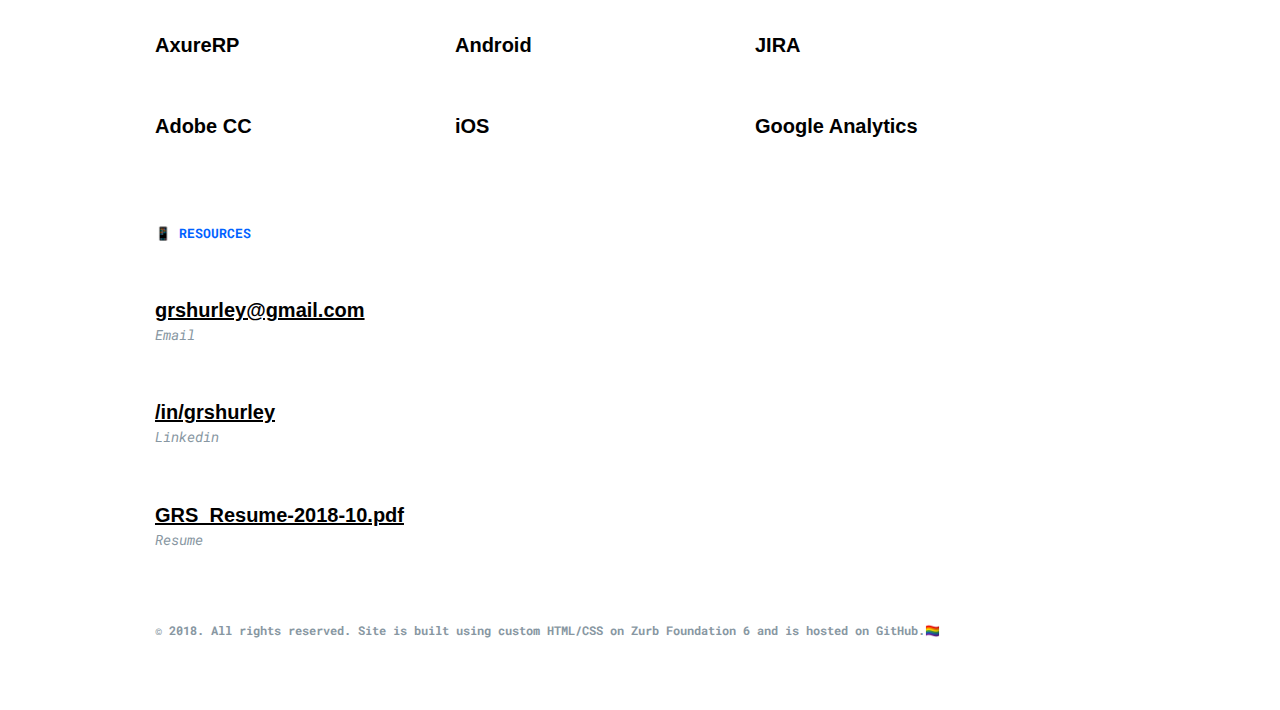
==== commit c91adc25: "v4.4.1" ====
--- a/index.html
+++ b/index.html
@@ -101,8 +101,8 @@
     <div class="large-1 columns" id="exp-col">&nbsp;</div>
     <div class="large-3 small-12 columns">
     <div id="text-row-exp">
-             <h2>FCB Chicago</h2>
-             <p>User Experience Strategist</p>
+             <h2>FCB</h2>
+             <p>User Experience Architect</p>
              <h4>Nov 2017 - Present</h4>
     </div>
   </div>
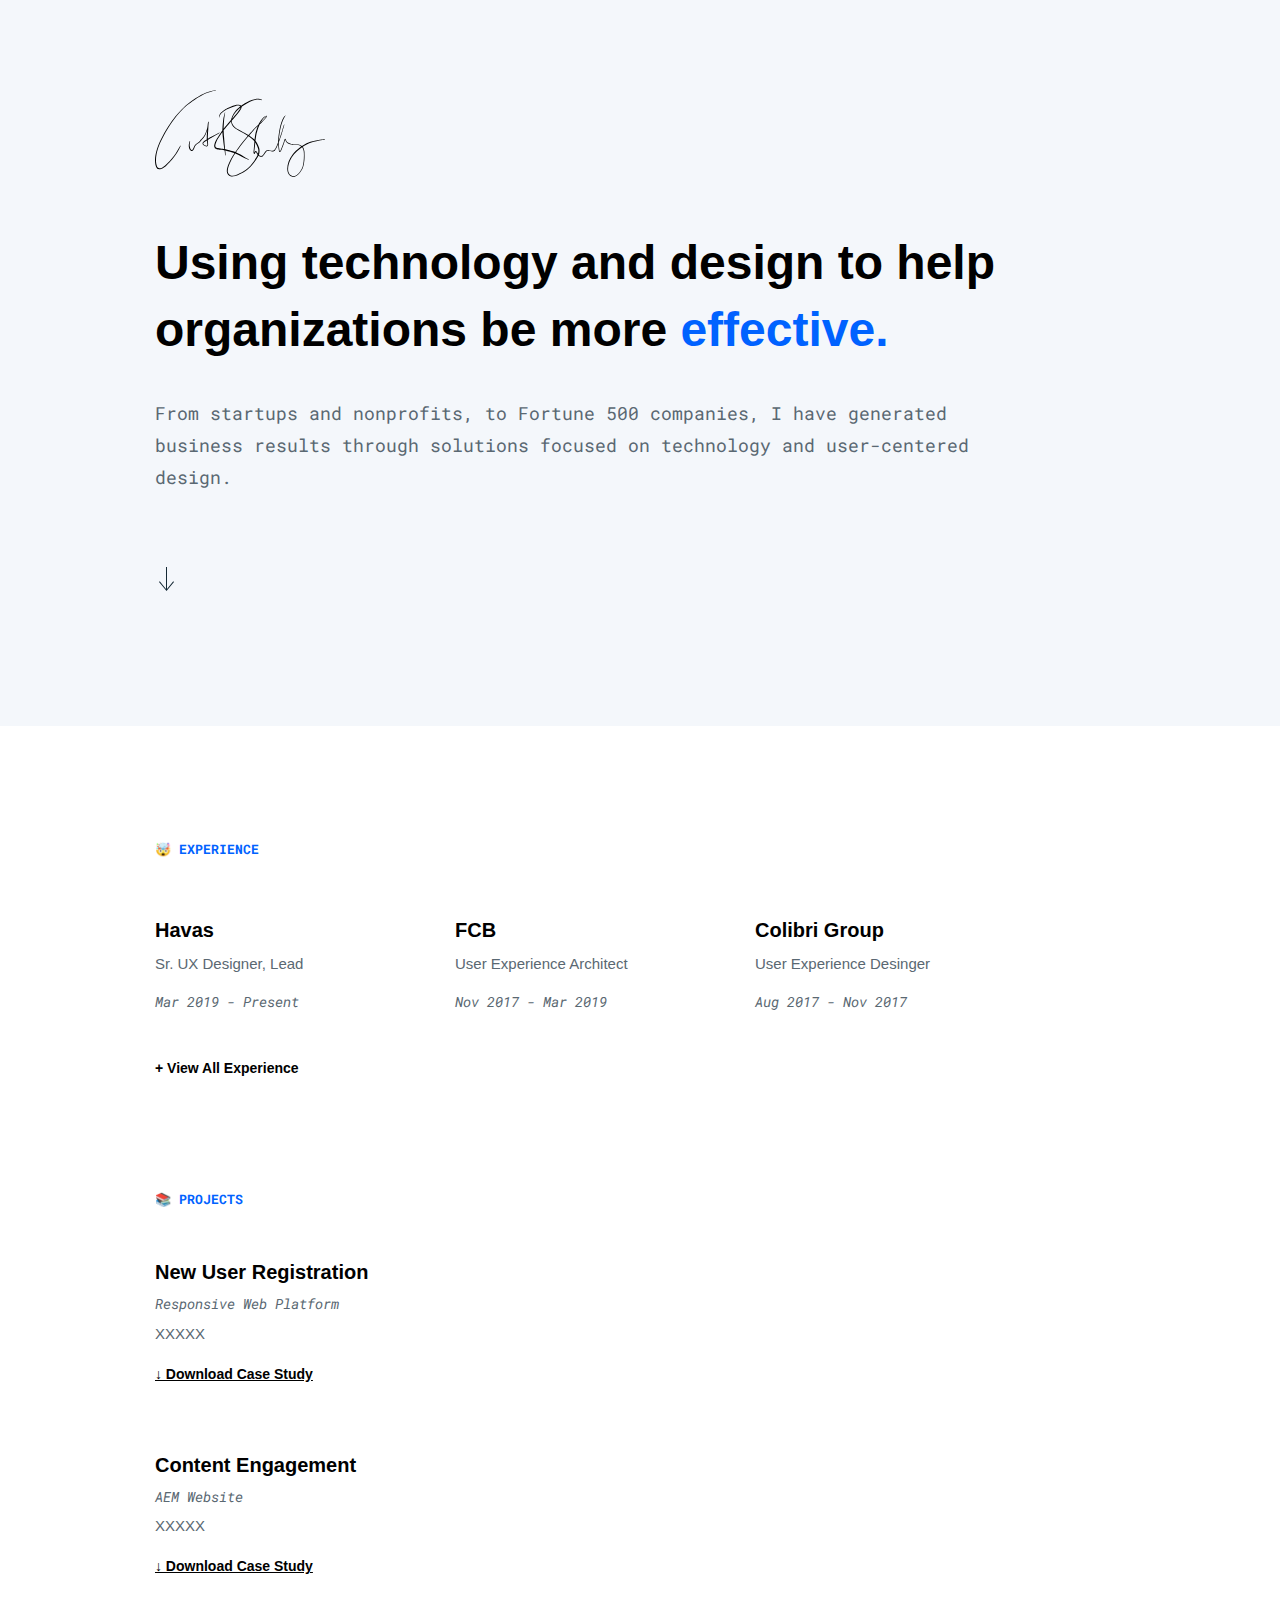
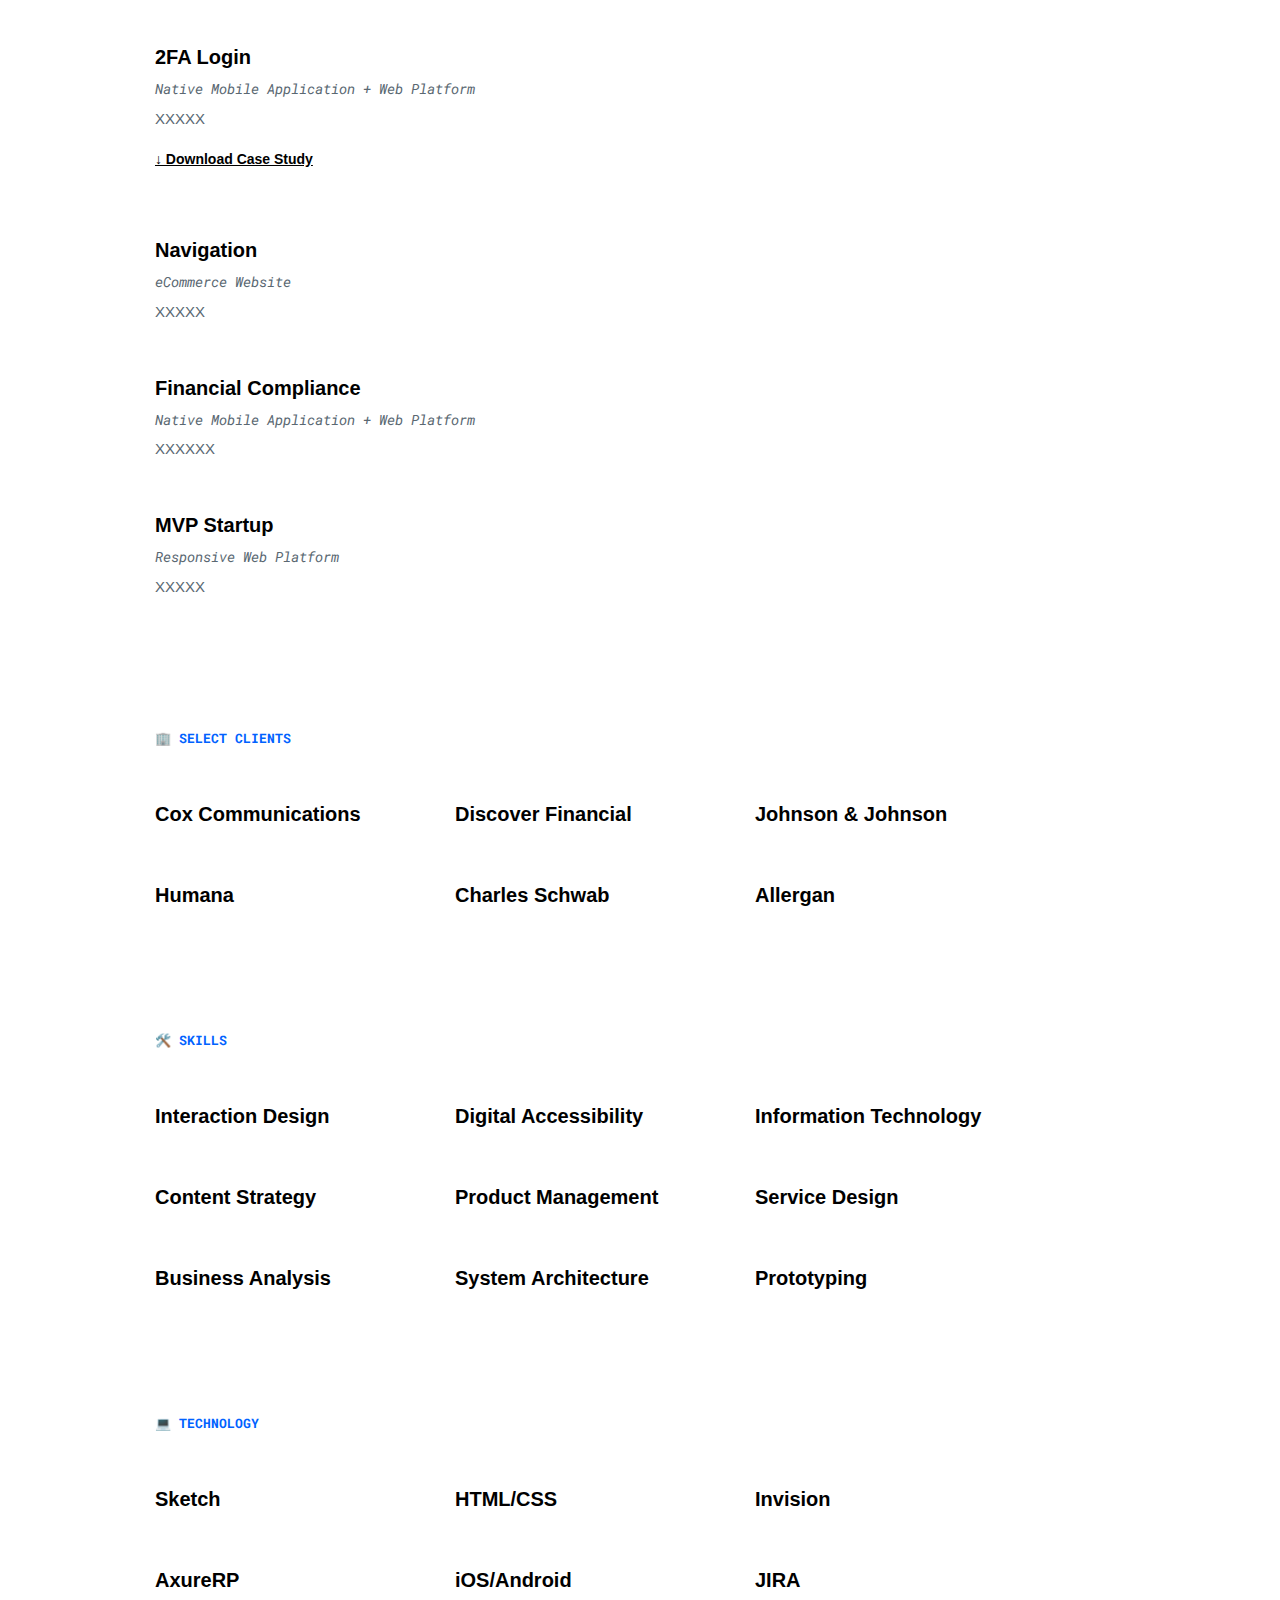
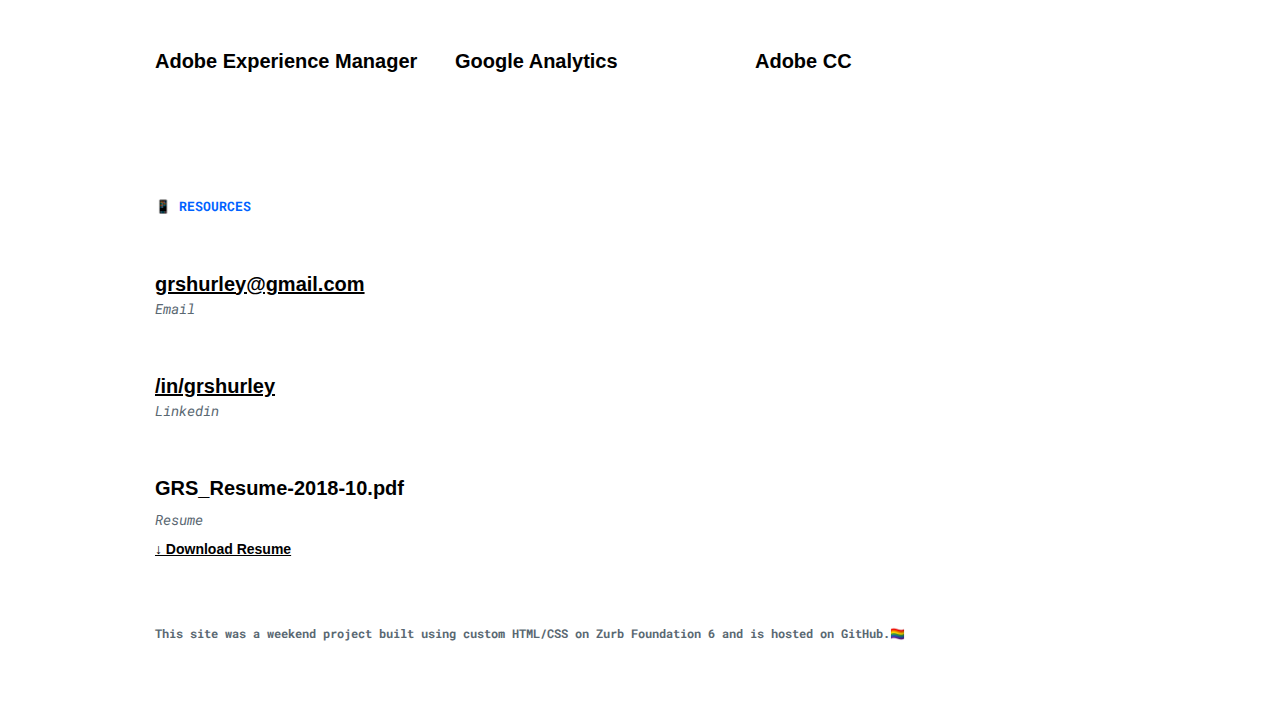
==== commit 633c98cd: "V4.5.1" ====
--- a/index.html
+++ b/index.html
@@ -64,8 +64,7 @@
 
 
         <div id="text-row-top">
-                 <h3>From startups and nonprofits, to Fortune 500 companies, I have generated business results through solutions focused on technology and user-centered design. Companies I have worked with include Johnson & Johnson, Humana, Discover, Charles Schwab, Cox, Allergan, and Target. I've been involved in launching startups such as a sports injury reporting platform and a fitness based screen time management solution for kids.<span class="hide-inline"></span>&nbsp;<a class="read-more" href="#"></a></p>
-                   <div class="hide"><h3>Content</h3>
+                 <h3>From startups and nonprofits, to Fortune 500 companies, I have generated business results through solutions focused on technology and user-centered design. <span class="hide-inline"></span>&nbsp;<a class="read-more" href="#"></a></p>
         </div>
 
       </div>
@@ -101,9 +100,16 @@
     <div class="large-1 columns" id="exp-col">&nbsp;</div>
     <div class="large-3 small-12 columns">
     <div id="text-row-exp">
+             <h2>Havas</h2>
+             <p>Sr. UX Designer, Lead</p>
+             <h4>Mar 2019 - Present</h4>
+    </div>
+    </div>
+    <div class="large-3 small-12 columns">
+    <div id="text-row-exp">
              <h2>FCB</h2>
              <p>User Experience Architect</p>
-             <h4>Nov 2017 - Present</h4>
+             <h4>Nov 2017 - Mar 2019</h4>
     </div>
   </div>
   <div class="large-3 small-12 columns">
@@ -113,17 +119,25 @@
              <h4>Aug 2017 - Nov 2017</h4>
     </div>
   </div>
-  <div class="large-3 small-12 columns">
-    <div id="text-row-exp">
-             <h2>Codal</h2>
-             <p>User Experience Designer</p>
-             <h4>Jan 2017 - June 2017</h4>
-    </div>
-  </div>
-  <div class="large-2 columns" id="exp-col">&nbsp;</div>
-</div>
+
+  <div class="row">
+      <div class="large-1 columns" id="exp-col">&nbsp;</div>
+      <div class="large-11 small-12 columns">
+        <button onclick="myFunction()" id="hidden-button"><hlink2>+ View All Experience</hlink2></button>
+      </div>
+</div>
+</div>
+</div>
+<div id="hidden">
 <div class="row" id="exp-row">
     <div class="large-1 columns" id="exp-col">&nbsp;</div>
+    <div class="large-3 small-12 columns">
+      <div id="text-row-exp">
+               <h2>Codal</h2>
+               <p>User Experience Designer</p>
+               <h4>Jan 2017 - June 2017</h4>
+      </div>
+    </div>
     <div class="large-3 small-12 columns">
     <div id="text-row-exp">
       <h2>Appetize</h2>
@@ -138,17 +152,17 @@
       <h4>Sep 2015 - Oct 2016</h4>
     </div>
   </div>
-  <div class="large-3 small-12 columns">
-    <div id="text-row-exp">
-      <h2>blu20</h2>
-      <p>User Experience Designer</p>
-      <h4>May 2014 - Sep 2015</h4>
-    </div>
-  </div>
   <div class="large-2 columns" id="exp-col">&nbsp;</div>
 </div>
 <div class="row" id="exp-row">
     <div class="large-1 columns" id="exp-col">&nbsp;</div>
+    <div class="large-3 small-12 columns">
+      <div id="text-row-exp">
+        <h2>blu20</h2>
+        <p>User Experience Designer</p>
+        <h4>May 2014 - Sep 2015</h4>
+      </div>
+    </div>
     <div class="large-3 small-12 columns">
     <div id="text-row-exp">
       <h2>Zeus Visuals</h2>
@@ -165,7 +179,7 @@
   </div>
   <div class="large-5 columns" id="exp-col">&nbsp;</div>
 </div>
-
+</div>
 </div>
 
     <div class="spacer"></div>
@@ -176,41 +190,86 @@
     <div id="text-row-sub">
                 <h5>📚 Projects</h5>
     </div>
-    <div id="project-row">
-             <a href="https://cox.com/" target="_blank"><hlink>Cox Communications</hlink></a>
-             <h4>Responsive Web Platform</h4>
-             <p><i>In-progress</i></p>
-    </div>
+      <div id="project-row-download">
+               <h2>New User Registration</h2>
+               <h4>Responsive Web Platform</h4>
+               <p>XXXXX</p>
+               <a href="public/GRS_Resume-2018-10.pdf" target="_blank"><hlink3>↓ Download Case Study</hlink3></a>
+      </div>
+      <div id="project-row-download">
+               <h2>Content Engagement</h2>
+               <h4>AEM Website</h4>
+               <p>XXXXX</p>
+               <a href="public/GRS_Resume-2018-10.pdf" target="_blank"><hlink3>↓ Download Case Study</hlink3></a>
+      </div>
+      <div id="project-row-download">
+               <h2>2FA Login</h2>
+               <h4>Native Mobile Application + Web Platform</h4>
+               <p>XXXXX</p>
+               <a href="public/GRS_Resume-2018-10.pdf" target="_blank" ><hlink3>↓ Download Case Study</hlink3></a>
+      </div>
       <div id="project-row">
-               <a href="https://nuedexta.com/" target="_blank"><hlink>Nuedexta</hlink></a>
-               <h4>Consumer Website</h4>
-               <p>Nuedexta.com is the web component of a direct-to-consumer marketed pharmaceutical product. I’ve led this project over the past 9 months to success in both consumer engagement and KPI results. In this project I was able to meet regulatory requirements and meet ADA/WCAG standards while elevating the site to a level that had not previously been accomplished. In addition to being responsible for the UX, I have continually worked with the off-site development team to strategize and optimize the technical aspects of the front-end and back-end of the site.</p>
+               <h2>Navigation</h2>
+               <h4>eCommerce Website</h4>
+               <p>XXXXX</p>
       </div>
       <div id="project-row">
-               <a href="https://humana.com/" target="_blank"><hlink>Humana</hlink></a>
-               <h4>Consumer Website</h4>
-               <p>As part of the complete redesign of Humana.com, I was tasked with gathering requirements from the client, analyzing and synthesizing research data, constructing a sitemap, and building a navigation model to test for the multi-billion dollar heath insurer. Throughout this process I worked with a cross-functional internal team and client team to produce the end result.</p>
+               <h2>Financial Compliance</h2>
+               <h4>Native Mobile Application + Web Platform</h4>
+               <p>XXXXXX</p>
       </div>
       <div id="project-row">
-               <a href="https://symtuza.com" target="_blank"><hlink>Symtuza</hlink></a>
-               <h4>Consumer Website</h4>
-               <p>Symtuza is a new HIV drug developed by Janssen, the pharmaceutical arm of Johnson & Johnson, that was approved and launched in 2018. While on this project I helped design the initial patient site, patient portals, an unbranded patient experience and a game for consumers. As part of this project I worked with the client to devlop ways to elevate key KPIs and customer actions to move upper-funnel prospects down the funnel. I collaborated with the development team as well to implement correct analytic tagging and improve web accessibility.</p>
-      </div>
-      <div id="project-row">
-               <a href="public/CS_2017_MBL-APP.pdf" target="_blank"><hlink>Charles Schwab</hlink></a>
-               <h4>B2B Mobile App & Web Platform</h4>
-               <p>I led a project to redesign and architect a B2B financial compliance solution that utilized the end product to drive assets to the parent company. As part of this project I was given two weeks, and using my own adaptation of the Google Ventures Design Sprint, I designed a conceptual mobile experience for completing compliance needs for both compliance administrators and end employees. This was presented to both the company and their advisory board for feedback and evaluation. </p>
-      </div>
-      <div id="project-row">
-               <a href="https://healthyamplified.com" target="_blank"><hlink>HealthyAmplified</hlink></a>
+               <h2>MVP Startup</h2>
                <h4>Responsive Web Platform</h4>
-               <p>Healthy Amplified is a injury reporting platform targeted towards little league and traveling sports teams. The platform is designed to track and manage injuries within a team and comply with certain laws that apply to head injuries with activities. The end product is a web and mobile solution that allows organizations, coaches, athletic trainers, athletes, and parents manage and track these injuries though the entire process. The project involved integrating medical databases and prescription databases.  The project was invested in by Milliman in 2017.  </p>
+               <p>XXXXX</p>
       </div>
 
       </div>
       <div class="large-2 columns">
 
       </div>
+  </div>
+
+  <div class="spacer"></div>
+
+  <div class="row">
+    <div class="large-1 small-0 columns">&nbsp;</div>
+    <div class="large-3 columns">
+    <div id="text-row-sub">
+                <h5>🏢 Select Clients</h5>
+    </div>
+    <div id="text-row">
+             <h2>Cox Communications</h2>
+    </div>
+
+    <div id="text-row">
+             <h2>Humana</h2>
+    </div>
+  </div>
+    <div class="large-3 columns">
+      <div id="text-row-blank">
+                  <h5>&nbsp;</h5>
+      </div>
+    <div id="text-row">
+             <h2>Discover Financial</h2>
+    </div>
+    <div id="text-row">
+             <h2>Charles Schwab</h2>
+    </div>
+
+  </div>
+  <div class="large-3 columns">
+    <div id="text-row-blank">
+                <h5>&nbsp;</h5>
+    </div>
+    <div id="text-row">
+             <h2>Johnson & Johnson</h2>
+    </div>
+    <div id="text-row">
+             <h2>Allergan</h2>
+    </div>
+  </div>
+  <div class="large-2 columns"></div>
   </div>
 
     <div class="spacer"></div>
@@ -280,7 +339,7 @@
                    <h2>AxureRP</h2>
           </div>
           <div id="text-row">
-                   <h2>Adobe CC</h2>
+                   <h2>Adobe Experience Manager</h2>
           </div>
      </div>
     <div class="large-3 columns">
@@ -291,10 +350,10 @@
                <h2>HTML/CSS</h2>
       </div>
       <div id="text-row">
-               <h2>Android</h2>
-      </div>
-      <div id="text-row">
-               <h2>iOS</h2>
+               <h2>iOS/Android</h2>
+      </div>
+      <div id="text-row">
+               <h2>Google Analytics</h2>
       </div>
     </div>
     <div class="large-3 columns">
@@ -308,7 +367,7 @@
           <h2>JIRA</h2>
 </div>
 <div id="text-row">
-     <h2>Google Analytics</h2>
+     <h2>Adobe CC</h2>
 </div>
 
     </div>
@@ -335,8 +394,9 @@
              <h4>Linkedin</h4>
     </div>
     <div id="text-row">
-             <a href="public/GRS_Resume-2018-10.pdf" target="_blank"><hlink>GRS_Resume-2018-10.pdf</hlink></a>
+             <h2>GRS_Resume-2018-10.pdf</h2>
              <h4>Resume</h4>
+             <a href="public/GRS_Resume-2018-10.pdf" target="_blank"><hlink3>↓ Download Resume</hlink3></a>
     </div>
                  </div>
                   <div class="large-6 small-0 columns">&nbsp;</div>
@@ -348,7 +408,7 @@
                    <div class="large-1 small-0 columns">&nbsp;</div>
                    <div class="large-11 small-12 columns">
                      <div id="footer-text">
-                               <h6>&copy 2018. All rights reserved. Site is built using custom HTML/CSS on Zurb Foundation 6 and is hosted on GitHub.🏳️‍🌈</h6>
+                               <h6>This site was a weekend project built using custom HTML/CSS on Zurb Foundation 6 and is hosted on GitHub.🏳️‍🌈</h6>
                      </div>
                    </div>
                </div>
@@ -361,9 +421,24 @@
 
 
                        <script>
-                             function getHeight(el){var el_style=window.getComputedStyle(el),el_display=el_style.display,el_max_height=el_style.maxHeight.replace("px","").replace("%",""),wanted_height=0;if(el_display!=="none"&&el_max_height!=="0")return el.offsetHeight;el.style.display="block";wanted_height=el.offsetHeight;el.style.display=el_display;return wanted_height}
-                       function toggleSlide(el){var el_max_height=0;if(el.getAttribute("data-max-height"))if(el.style.maxHeight.replace("px","").replace("%","")==="0")el.style.maxHeight=el.getAttribute("data-max-height");else el.style.maxHeight="0";else{el_max_height=getHeight(el)+"px";el.style["transition"]="max-height 0.5s ease-in-out";el.style.overflowY="hidden";el.style.maxHeight="0";el.setAttribute("data-max-height",el_max_height);el.style.display="block";setTimeout(function(){el.style.maxHeight=el_max_height},10);
-                       setTimeout(function(){document.querySelector(".hide").style["transition"]="all 0s 0s ease";document.querySelector(".hide").style["max-height"]="none"},700)}}if(window.addEventListener)document.querySelector(".read-more").addEventListener("click",function(e){this.style.display="none";document.querySelector(".hide-inline").style.display="inline";toggleSlide(document.querySelector(".hide"));e.preventDefault();return false},false);
+
+                       function myFunction() {
+                         var y = document.getElementById("hidden-button");
+                         if (y.style.display === "block") {
+                         y.style.display = "none";
+                         } else {
+                         y.style.display = "none";
+                         }
+                        var x = document.getElementById("hidden");
+                        if (x.style.display === "none") {
+                          x.style.display = "block";
+                        } else {
+                          x.style.display = "block";
+                        }
+
+}
+
+
                            </script>
 
     <script src="js/vendor/jquery.js"></script>
--- a/css/entercept.css
+++ b/css/entercept.css
@@ -6,6 +6,17 @@
   display: block;
 	width: 80%;
 
+}
+
+
+#hidden {
+  display: none;
+}
+
+#hidden-button {
+  display: block;
+  padding-top: 40px;
+  padding-left: 15px;
 }
 
 body {
@@ -68,6 +79,39 @@
   color: #0062ff;
 	-webkit-transition: ease 0.2s;
 	 transition: ease 0.2s;
+}
+
+hlink2 {
+  color: #000;
+  font-size: 14px;
+  font-family: 'Inter UI', sans-serif;
+  font-weight: bold;
+}
+
+hlink2:hover {
+  color: #0062ff;
+	-webkit-transition: ease 0.2s;
+	 transition: ease 0.2s;
+}
+
+hlink3 {
+  color: #000;
+  font-size: 14px;
+  font-family: 'Inter UI', sans-serif;
+  font-weight: bold;
+  text-decoration: underline;
+  margin-bottom: 100px;
+}
+
+hlink3:hover {
+  color: #0062ff;
+	-webkit-transition: ease 0.2s;
+	 transition: ease 0.2s;
+}
+
+#project-row-download {
+  margin-top: 50px;
+  margin-bottom: 65px;
 }
 
 #exp-row {
@@ -83,7 +127,7 @@
 }
 
 h4 {
-  color: #8897a2;
+  color: #5a6872;
   font-size: 14px;
   font-family: 'Roboto Mono', monospace;
   font-style: italic;
@@ -98,7 +142,7 @@
 }
 
 h6 {
-  color: #8897a2;
+  color: #5a6872;
   font-size: 12px;
   font-family: 'Roboto Mono', monospace;
   font-weight: 900;
@@ -119,7 +163,7 @@
 }
 
 #partnerlogo {
-  Fill: #8897a2;
+  Fill: #5a6872;
 }
 
 
@@ -133,7 +177,7 @@
 
 
 #project-row  {
-  padding-top: 3%;
+  margin-top: 50px;
 }
 
 #text-row-top {
@@ -160,7 +204,7 @@
 }
 
 .spacer {
-  margin-top: 2%;
+  margin-top: 5%;
 }
 
 .bottom-spacer {
@@ -227,6 +271,19 @@
 }
 
 @media print, screen and (max-width: 1000px) {
+
+
+  #hidden-button {
+    padding-left: 0px;
+  }
+
+
+.row {
+  padding-left: 3%;
+  padding-right: 3%;
+}
+
+
   #footer-text {
     text-align: left;}
   h1 {
@@ -263,6 +320,3 @@
 		background-color: #9599B5;
 	  xbackground-image: linear-gradient( 45deg, #649fff 0%, #5000ff 30%, #000 82%, #000 100%);
 	}
-
-
-.hide,.hide-inline{display:none}.lt-ie9 .hide{display:block}.lt-ie9 .hide-inline{display:inline}
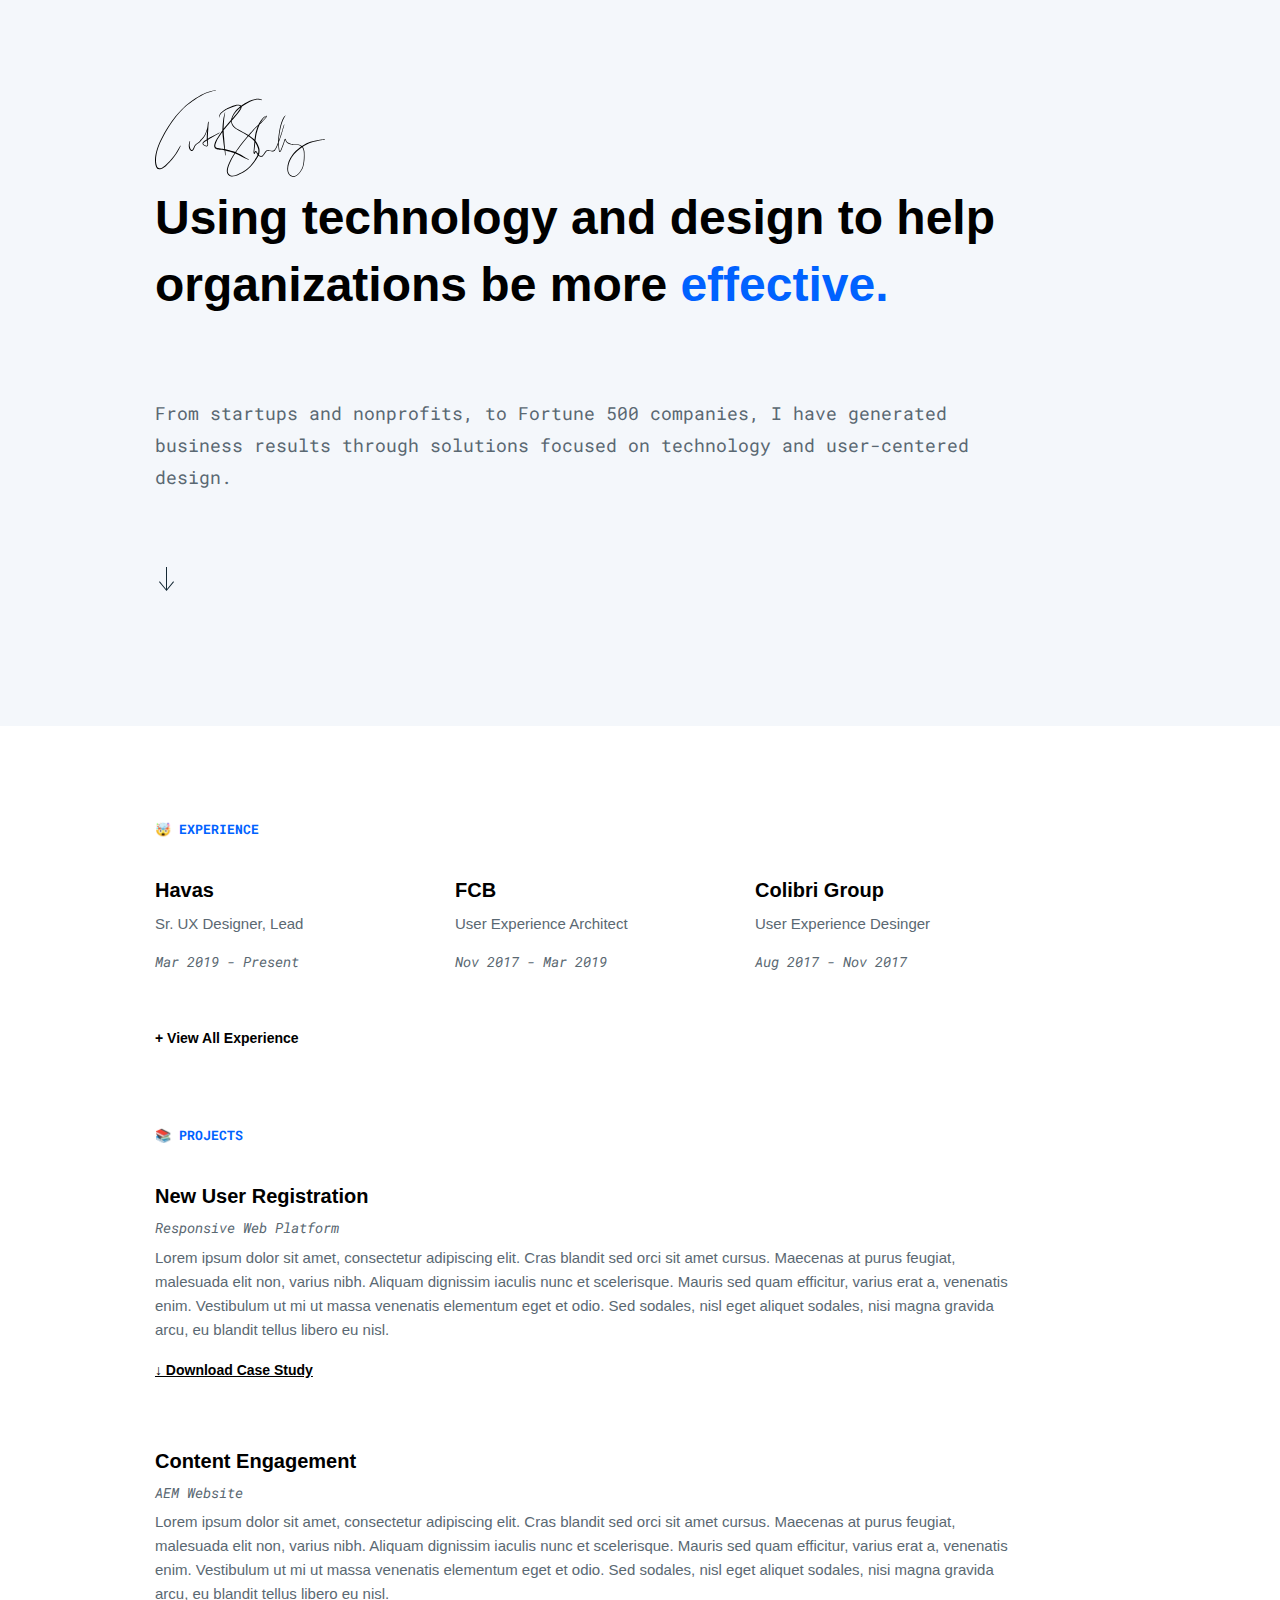
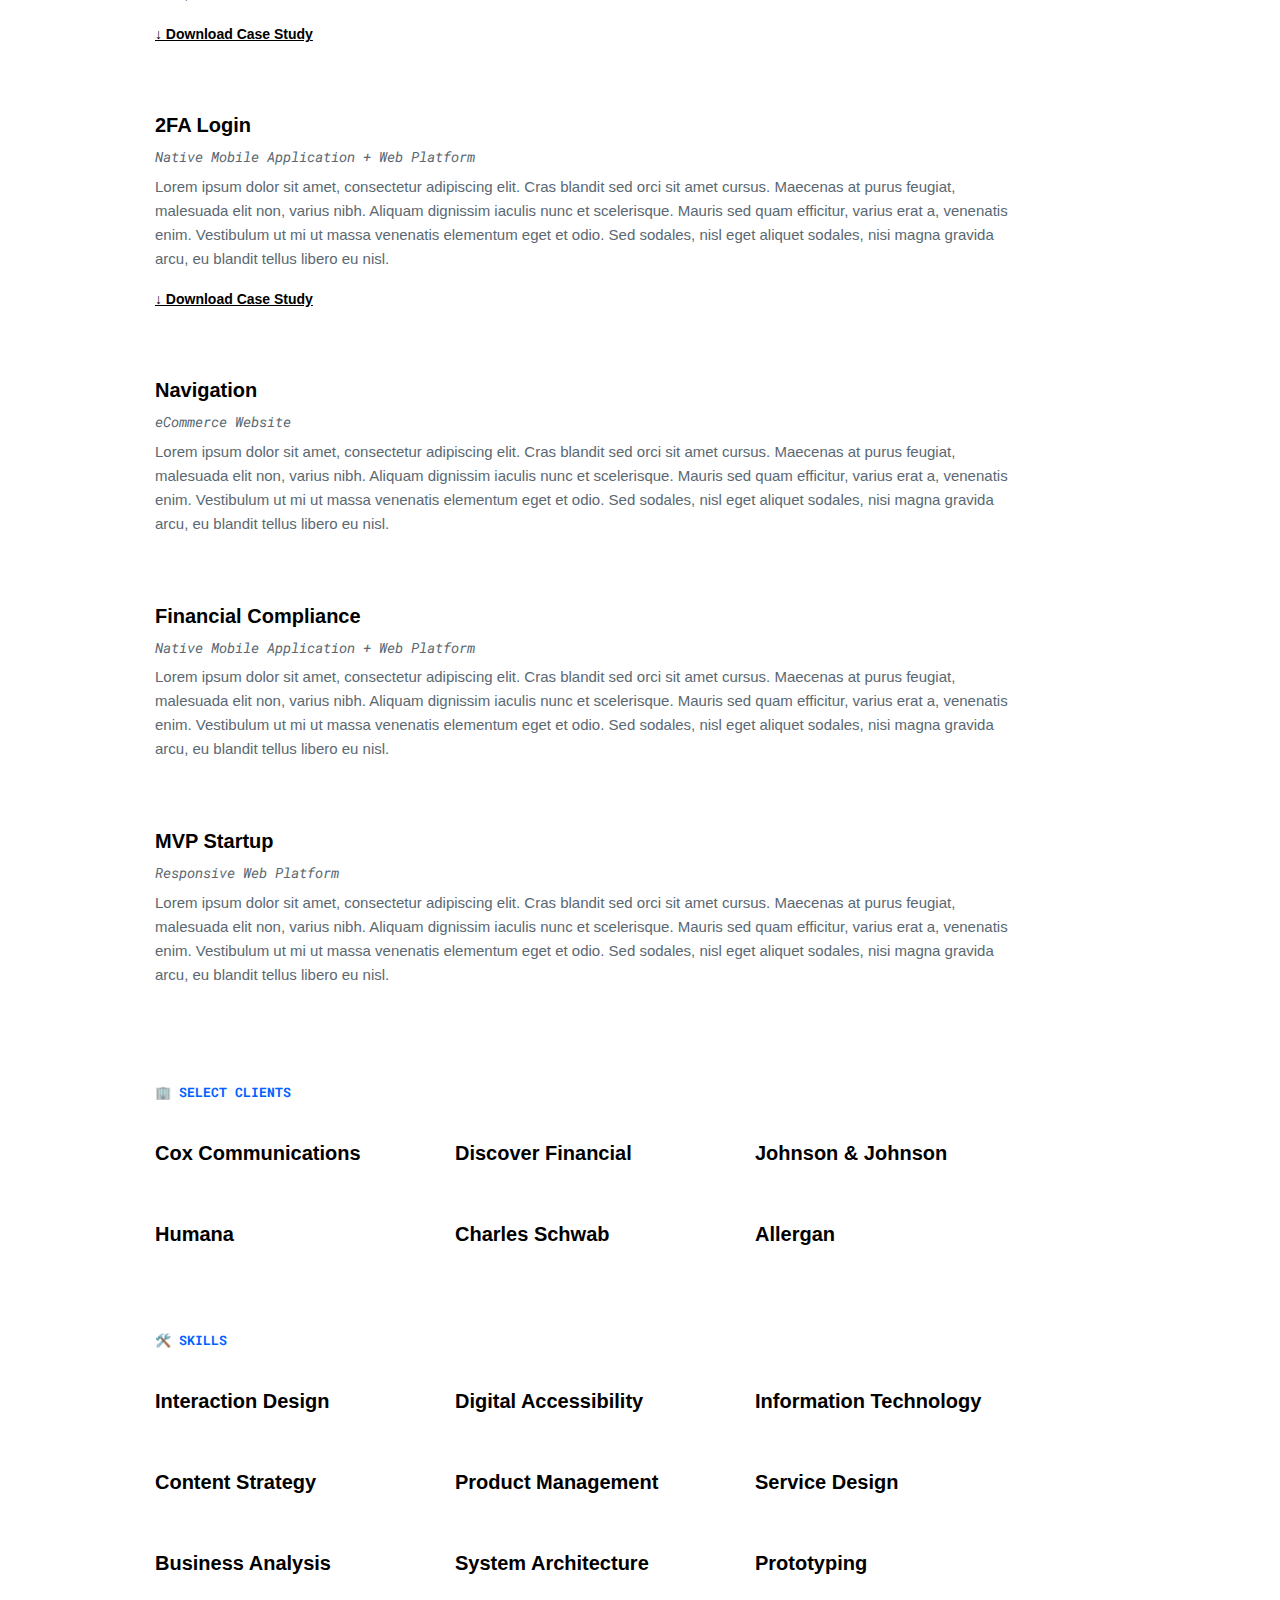
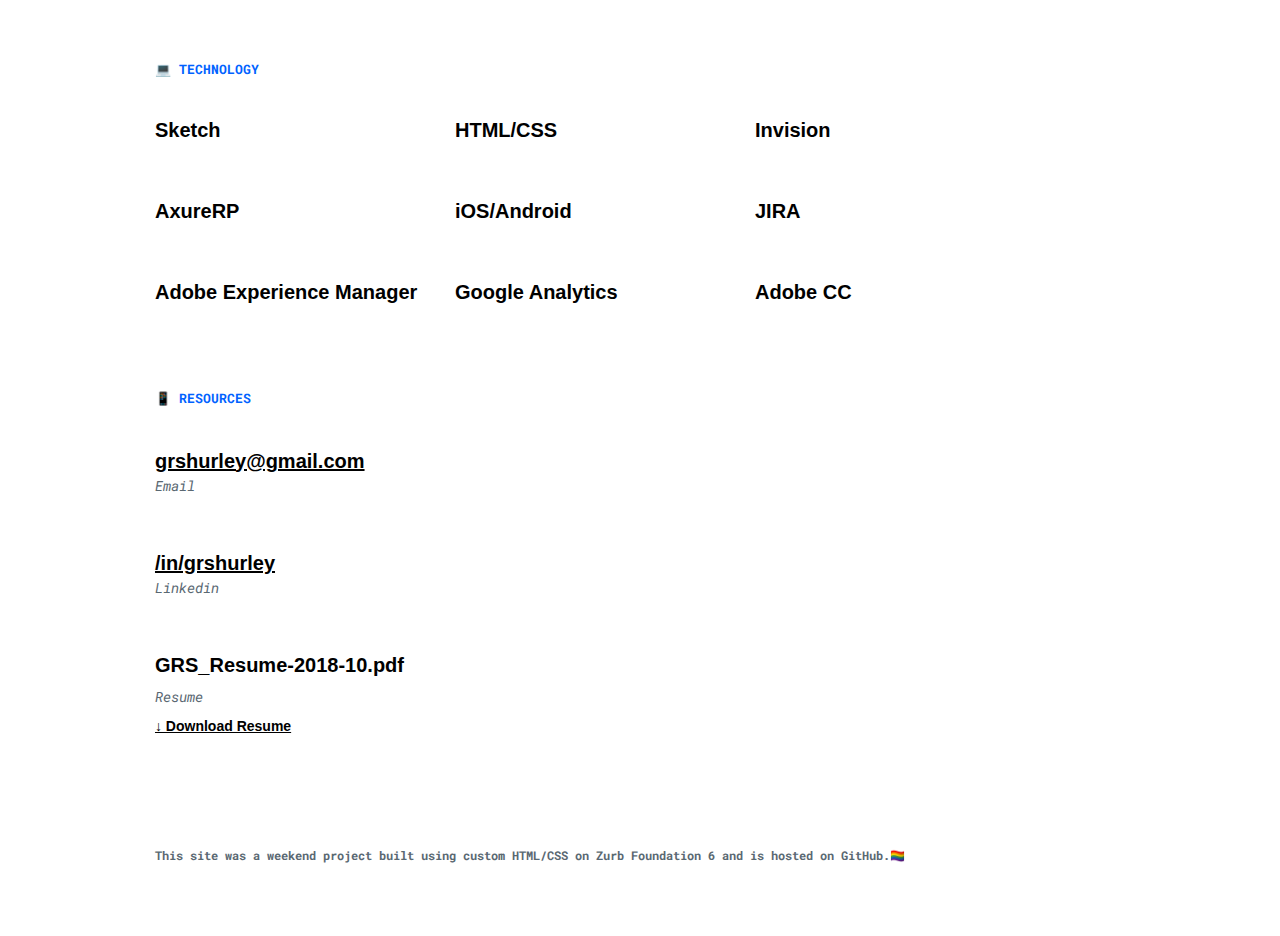
==== commit 68e94836: "v4.5.2" ====
--- a/index.html
+++ b/index.html
@@ -182,7 +182,6 @@
 </div>
 </div>
 
-    <div class="spacer"></div>
 
 <div class="row">
   <div class="large-1 small-0 columns">&nbsp;</div>
@@ -193,35 +192,53 @@
       <div id="project-row-download">
                <h2>New User Registration</h2>
                <h4>Responsive Web Platform</h4>
-               <p>XXXXX</p>
+               <p>Lorem ipsum dolor sit amet, consectetur adipiscing elit. Cras blandit sed orci sit amet cursus.
+                 Maecenas at purus feugiat, malesuada elit non, varius nibh. Aliquam dignissim iaculis nunc et scelerisque.
+                 Mauris sed quam efficitur, varius erat a, venenatis enim. Vestibulum ut mi ut massa venenatis elementum eget
+                 et odio. Sed sodales, nisl eget aliquet sodales, nisi magna gravida arcu, eu blandit tellus libero eu nisl. </p>
                <a href="public/GRS_Resume-2018-10.pdf" target="_blank"><hlink3>↓ Download Case Study</hlink3></a>
       </div>
       <div id="project-row-download">
                <h2>Content Engagement</h2>
                <h4>AEM Website</h4>
-               <p>XXXXX</p>
+               <p>Lorem ipsum dolor sit amet, consectetur adipiscing elit. Cras blandit sed orci sit amet cursus.
+                 Maecenas at purus feugiat, malesuada elit non, varius nibh. Aliquam dignissim iaculis nunc et scelerisque.
+                 Mauris sed quam efficitur, varius erat a, venenatis enim. Vestibulum ut mi ut massa venenatis elementum eget
+                 et odio. Sed sodales, nisl eget aliquet sodales, nisi magna gravida arcu, eu blandit tellus libero eu nisl. </p>
                <a href="public/GRS_Resume-2018-10.pdf" target="_blank"><hlink3>↓ Download Case Study</hlink3></a>
       </div>
       <div id="project-row-download">
                <h2>2FA Login</h2>
                <h4>Native Mobile Application + Web Platform</h4>
-               <p>XXXXX</p>
+               <p>Lorem ipsum dolor sit amet, consectetur adipiscing elit. Cras blandit sed orci sit amet cursus.
+                 Maecenas at purus feugiat, malesuada elit non, varius nibh. Aliquam dignissim iaculis nunc et scelerisque.
+                 Mauris sed quam efficitur, varius erat a, venenatis enim. Vestibulum ut mi ut massa venenatis elementum eget
+                 et odio. Sed sodales, nisl eget aliquet sodales, nisi magna gravida arcu, eu blandit tellus libero eu nisl. </p>
                <a href="public/GRS_Resume-2018-10.pdf" target="_blank" ><hlink3>↓ Download Case Study</hlink3></a>
       </div>
       <div id="project-row">
                <h2>Navigation</h2>
                <h4>eCommerce Website</h4>
-               <p>XXXXX</p>
+               <p>Lorem ipsum dolor sit amet, consectetur adipiscing elit. Cras blandit sed orci sit amet cursus.
+                 Maecenas at purus feugiat, malesuada elit non, varius nibh. Aliquam dignissim iaculis nunc et scelerisque.
+                 Mauris sed quam efficitur, varius erat a, venenatis enim. Vestibulum ut mi ut massa venenatis elementum eget
+                 et odio. Sed sodales, nisl eget aliquet sodales, nisi magna gravida arcu, eu blandit tellus libero eu nisl. </p>
       </div>
       <div id="project-row">
                <h2>Financial Compliance</h2>
                <h4>Native Mobile Application + Web Platform</h4>
-               <p>XXXXXX</p>
+               <p>Lorem ipsum dolor sit amet, consectetur adipiscing elit. Cras blandit sed orci sit amet cursus.
+                 Maecenas at purus feugiat, malesuada elit non, varius nibh. Aliquam dignissim iaculis nunc et scelerisque.
+                 Mauris sed quam efficitur, varius erat a, venenatis enim. Vestibulum ut mi ut massa venenatis elementum eget
+                 et odio. Sed sodales, nisl eget aliquet sodales, nisi magna gravida arcu, eu blandit tellus libero eu nisl. </p>
       </div>
       <div id="project-row">
                <h2>MVP Startup</h2>
                <h4>Responsive Web Platform</h4>
-               <p>XXXXX</p>
+               <p>Lorem ipsum dolor sit amet, consectetur adipiscing elit. Cras blandit sed orci sit amet cursus.
+                 Maecenas at purus feugiat, malesuada elit non, varius nibh. Aliquam dignissim iaculis nunc et scelerisque.
+                 Mauris sed quam efficitur, varius erat a, venenatis enim. Vestibulum ut mi ut massa venenatis elementum eget
+                 et odio. Sed sodales, nisl eget aliquet sodales, nisi magna gravida arcu, eu blandit tellus libero eu nisl. </p>
       </div>
 
       </div>
@@ -229,15 +246,16 @@
 
       </div>
   </div>
-
-  <div class="spacer"></div>
 
   <div class="row">
     <div class="large-1 small-0 columns">&nbsp;</div>
-    <div class="large-3 columns">
+    <div class="large-11 columns">
     <div id="text-row-sub">
                 <h5>🏢 Select Clients</h5>
     </div>
+  </div>
+    <div class="large-1 small-0 columns" id="mobile-hide">&nbsp;</div>
+    <div class="large-3 small-12 columns">
     <div id="text-row">
              <h2>Cox Communications</h2>
     </div>
@@ -246,10 +264,7 @@
              <h2>Humana</h2>
     </div>
   </div>
-    <div class="large-3 columns">
-      <div id="text-row-blank">
-                  <h5>&nbsp;</h5>
-      </div>
+    <div class="large-3 small-12 columns">
     <div id="text-row">
              <h2>Discover Financial</h2>
     </div>
@@ -258,10 +273,7 @@
     </div>
 
   </div>
-  <div class="large-3 columns">
-    <div id="text-row-blank">
-                <h5>&nbsp;</h5>
-    </div>
+  <div class="large-3 small-12 columns">
     <div id="text-row">
              <h2>Johnson & Johnson</h2>
     </div>
@@ -272,14 +284,16 @@
   <div class="large-2 columns"></div>
   </div>
 
-    <div class="spacer"></div>
 
     <div class="row">
       <div class="large-1 small-0 columns">&nbsp;</div>
-      <div class="large-3 columns">
+      <div class="large-11 columns">
       <div id="text-row-sub">
                   <h5>🛠️ Skills</h5>
       </div>
+      </div>
+      <div class="large-1 small-0 columns" id="mobile-hide">&nbsp;</div>
+      <div class="large-3 small-12 columns">
       <div id="text-row">
                <h2>Interaction Design</h2>
       </div>
@@ -292,10 +306,7 @@
                <h2>Business Analysis</h2>
       </div>
     </div>
-      <div class="large-3 columns">
-        <div id="text-row-blank">
-                    <h5>&nbsp;</h5>
-        </div>
+      <div class="large-3 small-12 columns">
       <div id="text-row">
                <h2>Digital Accessibility</h2>
       </div>
@@ -307,10 +318,7 @@
                <h2>System Architecture</h2>
       </div>
     </div>
-    <div class="large-3 columns">
-      <div id="text-row-blank">
-                  <h5>&nbsp;</h5>
-      </div>
+    <div class="large-3 small-12 columns">
       <div id="text-row">
                <h2>Information Technology</h2>
       </div>
@@ -323,15 +331,16 @@
   </div>
     <div class="large-2 columns"></div>
   </div>
-
-  <div class="spacer"></div>
 
   <div class="row">
     <div class="large-1 small-0 columns">&nbsp;</div>
-    <div class="large-3 small-12 columns">
-        <div id="text-row-sub">
-                    <h5>💻 Technology</h5>
-        </div>
+    <div class="large-11 columns">
+    <div id="text-row-sub">
+                  <h5>💻 Technology</h5>
+    </div>
+    </div>
+    <div class="large-1 small-0 columns" id="mobile-hide">&nbsp;</div>
+    <div class="large-3 small-12 columns">
           <div id="text-row">
                    <h2>Sketch</h2>
           </div>
@@ -343,9 +352,6 @@
           </div>
      </div>
     <div class="large-3 columns">
-      <div id="text-row-blank">
-                  <h5>&nbsp;</h5>
-      </div>
       <div id="text-row">
                <h2>HTML/CSS</h2>
       </div>
@@ -357,9 +363,6 @@
       </div>
     </div>
     <div class="large-3 columns">
-      <div id="text-row-blank">
-                  <h5>&nbsp;</h5>
-      </div>
       <div id="text-row">
                <h2>Invision</h2>
  </div>
@@ -375,8 +378,6 @@
 </div>
 </div>
 </div>
-
-    <div class="spacer"></div>
 
 
 <div class="row">
--- a/css/entercept.css
+++ b/css/entercept.css
@@ -15,8 +15,8 @@
 
 #hidden-button {
   display: block;
-  padding-top: 40px;
   padding-left: 15px;
+  margin-bottom: 50px;
 }
 
 body {
@@ -100,7 +100,6 @@
   font-family: 'Inter UI', sans-serif;
   font-weight: bold;
   text-decoration: underline;
-  margin-bottom: 100px;
 }
 
 hlink3:hover {
@@ -109,10 +108,6 @@
 	 transition: ease 0.2s;
 }
 
-#project-row-download {
-  margin-top: 50px;
-  margin-bottom: 65px;
-}
 
 #exp-row {
   margin-top: 0px;
@@ -168,16 +163,20 @@
 
 
 #text-row {
-  padding-top: 45px;
+  padding-bottom: 45px;
 }
 
 #text-row-exp {
-  padding-top: 50px;
+  padding-bottom: 50px;
 }
 
 
 #project-row  {
-  margin-top: 50px;
+  padding-bottom: 50px;
+}
+
+#project-row-download {
+  padding-bottom: 65px;
 }
 
 #text-row-top {
@@ -186,7 +185,8 @@
 }
 
 #text-row-sub {
-  padding-top: 50px;
+  padding-top: 30px;
+  padding-bottom: 30px;
 }
 
 #text-row-blank {
@@ -290,16 +290,17 @@
     font-size: 32px;
     }
     #text-row {
-      padding-top: 5%;
+      padding-bottom: 5%;
     }
     #text-row-top {
-      padding-top: 3%;
+      patt
+      padding-bottom: 3%;
     }
     #text-row-exp {
-      padding-top: 20px;
+      padding-bottom: 20px;
     }
     #text-row-sub {
-      padding-top: 30px;
+      padding-bottom: 30px;
     }
     #contact-button {
       margin-top: 10%;
@@ -311,7 +312,13 @@
       #exp-col{
         display: none;
       }
+
+      #mobile-hide {
+        display: none;
+      }
   }
+
+
 
 
 	div.middle {
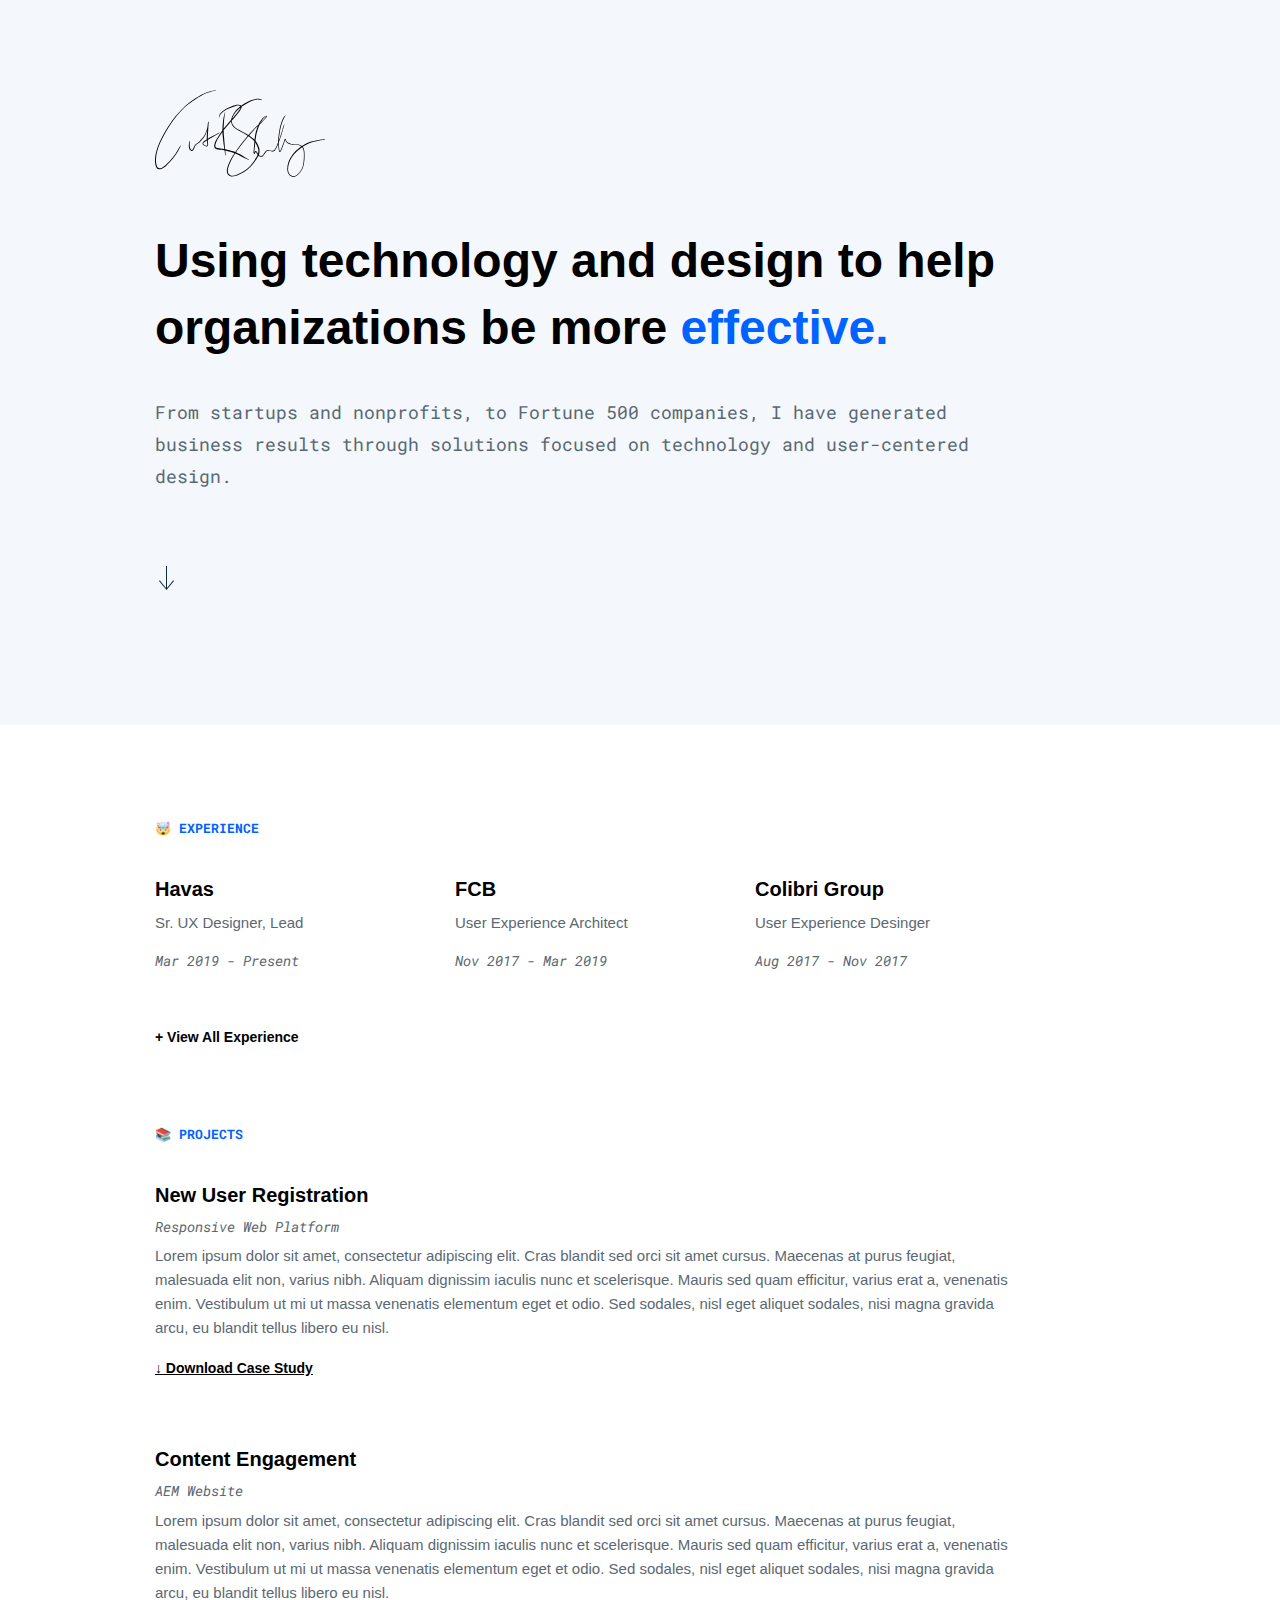
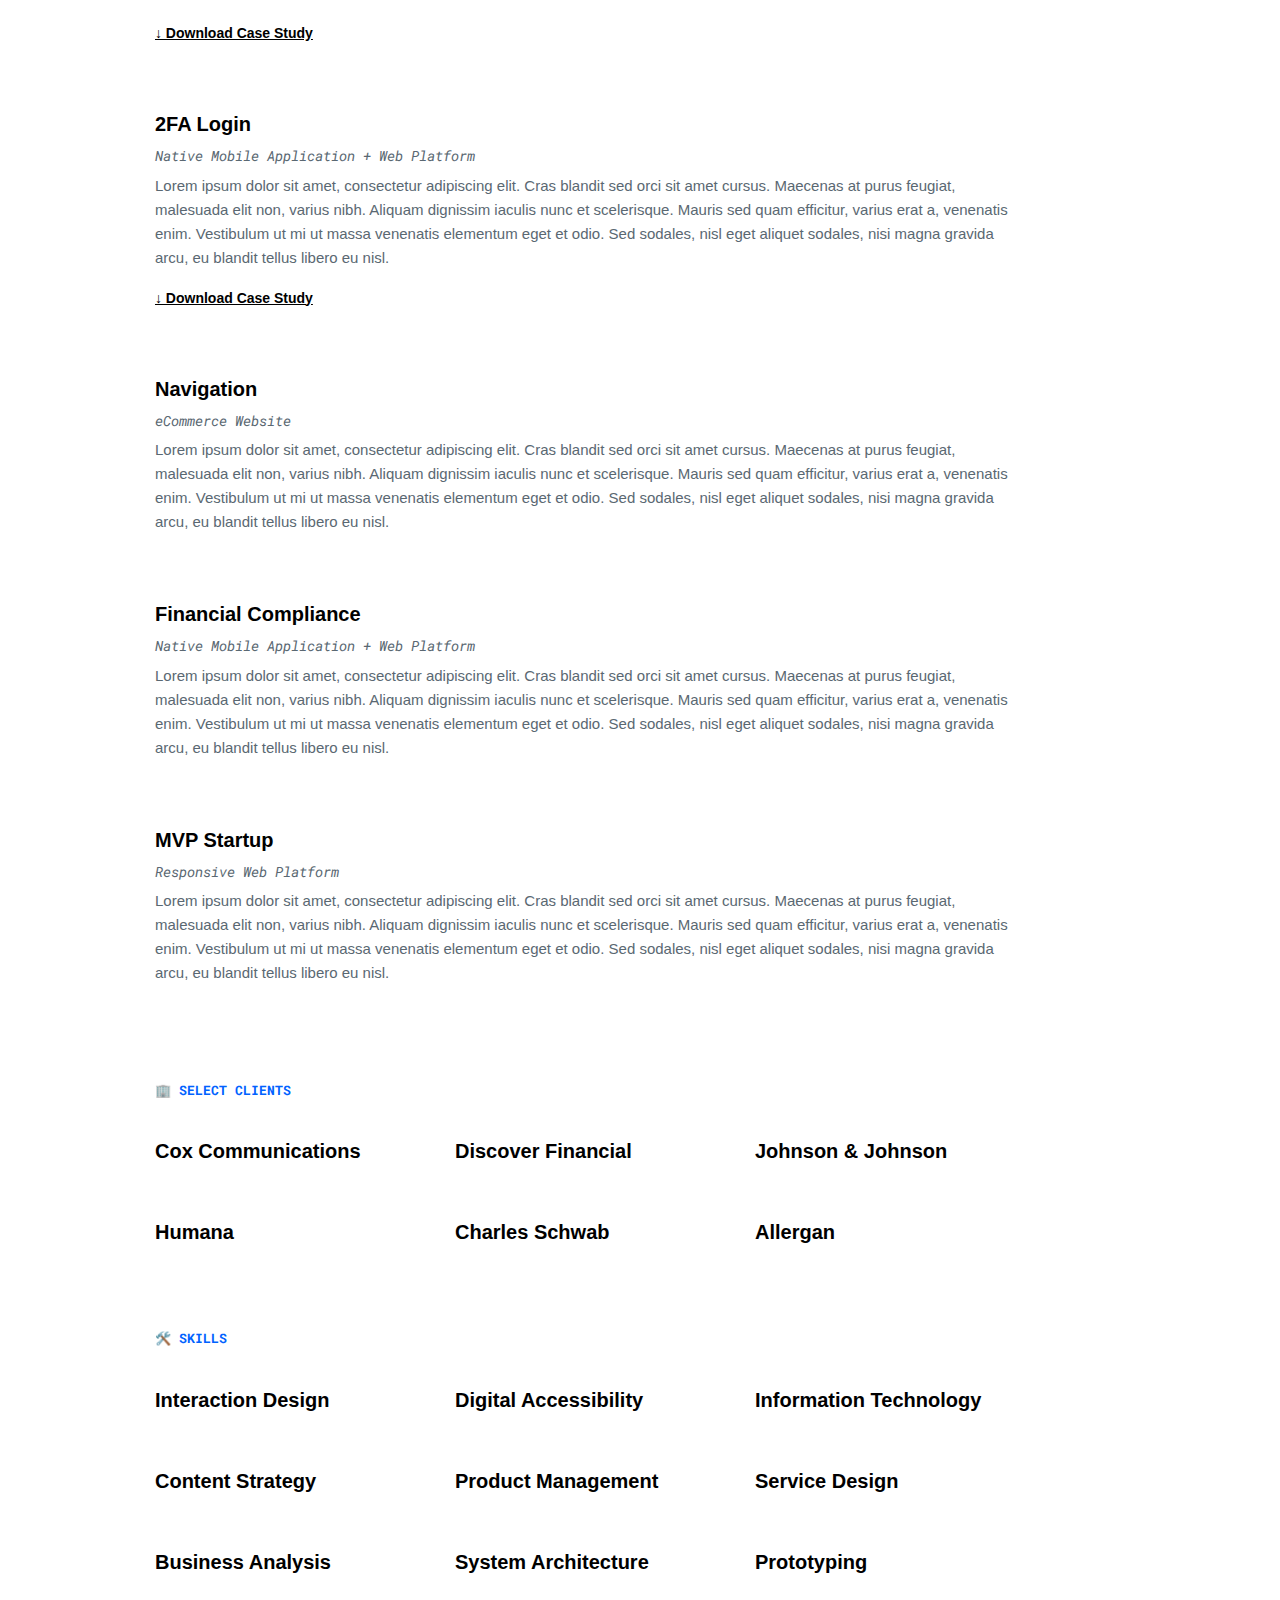
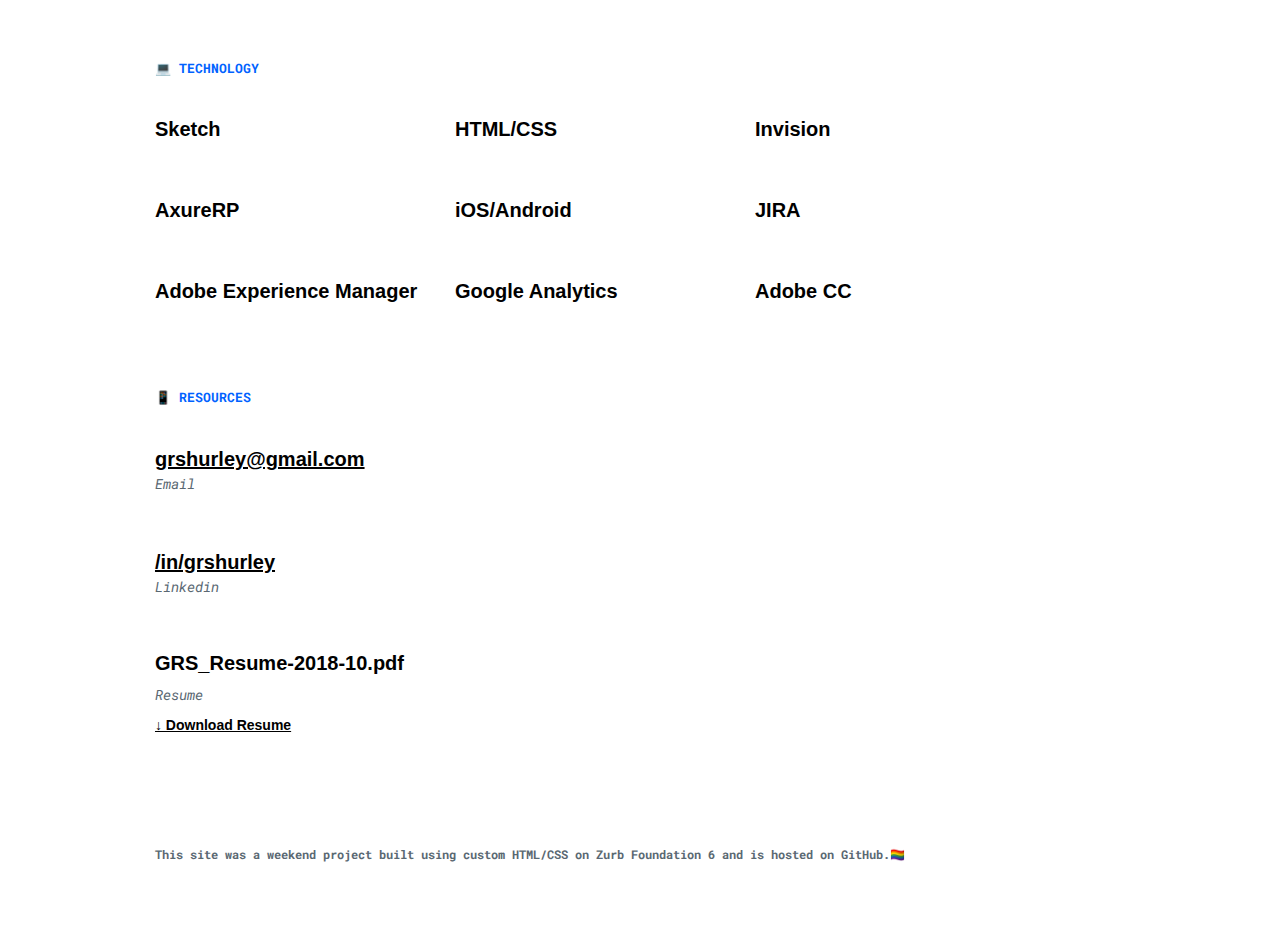
==== commit 818bb692: "v4.5.3" ====
--- a/index.html
+++ b/index.html
@@ -52,7 +52,7 @@
       <div class="row">
     <div class="large-1 small-0 columns">&nbsp;</div>
         <div class="large-9 medium-10 small-12 columns">
-          <div id="text-row">
+          <div id="text-row-headline">
                     <h1>Using technology and design to help organizations be more <strong>effective.</strong></h1>
         </div>
         </div>
--- a/css/entercept.css
+++ b/css/entercept.css
@@ -170,6 +170,9 @@
   padding-bottom: 50px;
 }
 
+#text-row-headline {
+  padding-top: 5%;
+}
 
 #project-row  {
   padding-bottom: 50px;
@@ -293,8 +296,7 @@
       padding-bottom: 5%;
     }
     #text-row-top {
-      patt
-      padding-bottom: 3%;
+      padding-top: 3%;
     }
     #text-row-exp {
       padding-bottom: 20px;
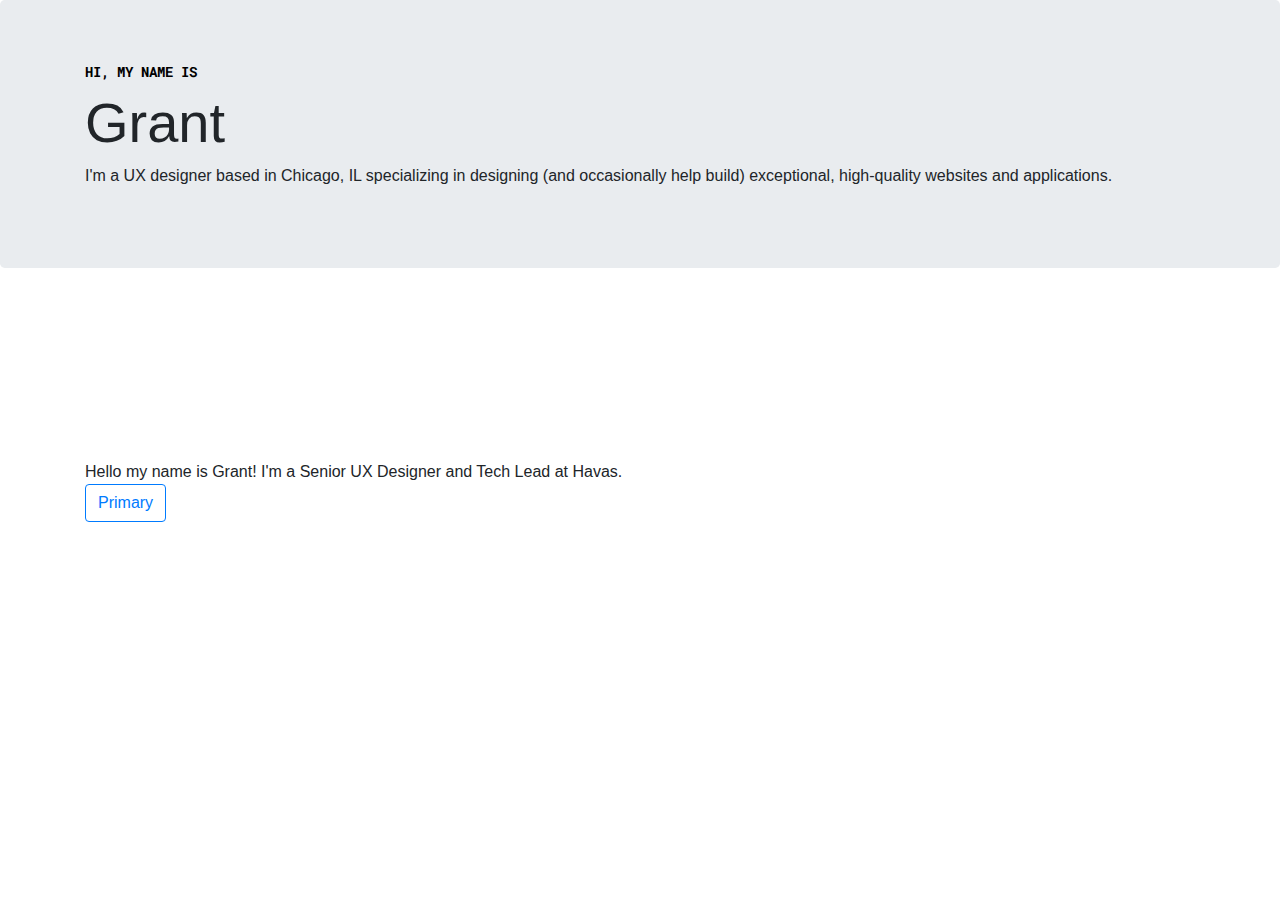
==== commit 51a163d0: "v4.7" ====
--- a/index.html
+++ b/index.html
@@ -1,450 +1,45 @@
 <!doctype html>
-<html class="no-js" lang="en" dir="ltr">
+<html lang="en">
   <head>
-    <meta name="robots" content="noindex">
+    <!-- Required meta tags -->
     <meta charset="utf-8">
-    <meta http-equiv="x-ua-compatible" content="ie=edge">
-    <meta name="viewport" content="width=device-width, initial-scale=1.0">
+    <meta name="viewport" content="width=device-width, initial-scale=1, shrink-to-fit=no">
 
-    <meta property="og:title" content="Grant R Shurley" />
-    <meta property="og:image" content="img/og.png" />
-
-
-    <title>Grant R Shurley</title>
-    <link rel="stylesheet" href="css/foundation.css">
-    <link rel="stylesheet" href="css/app.css">
-    <link rel="stylesheet" href="css/entercept.css">
-    <link rel="stylesheet" href="https://cdnjs.cloudflare.com/ajax/libs/animate.css/3.7.0/animate.min.css">
-    <script>
-  (function(i,s,o,g,r,a,m){i['GoogleAnalyticsObject']=r;i[r]=i[r]||function(){
-  (i[r].q=i[r].q||[]).push(arguments)},i[r].l=1*new Date();a=s.createElement(o),
-  m=s.getElementsByTagName(o)[0];a.async=1;a.src=g;m.parentNode.insertBefore(a,m)
-  })(window,document,'script','https://www.google-analytics.com/analytics.js','ga');
-
-  ga('create', 'UA-90864115-1', 'auto');
-  ga('send', 'pageview');
-  </script>
-
-
-
+    <!-- Bootstrap CSS -->
+    <link rel="stylesheet" href="css/bootstrap.css" rel="stylesheet">
+    <link rel="stylesheet" href="css/base.css" rel="stylesheet">
 
   </head>
   <body>
-<div class="blue">
-  <div class="top">
-    <div class="row">
-      <div class="large-1 small-0 columns">&nbsp;</div>
-      <div class="large-3 medium-4 small-7 columns">
-        <div id="logo">
 
-          <svg width="170px" height="87px" viewBox="0 0 170 87" version="1.1" xmlns="http://www.w3.org/2000/svg" xmlns:xlink="http://www.w3.org/1999/xlink">
-          <defs></defs>
-          <g id="Page-1" stroke="none" stroke-width="1" fill="none" fill-rule="evenodd">
-          <g id="Desktop-HD" transform="translate(-330.000000, -826.000000)" fill="#000">
-              <path d="M387.612511,826.675149 C381.779644,828.1803 379.478912,829.051353 375.520434,831.253006 C371.568256,833.451127 365.614999,837.492788 362.278139,840.243118 C357.651772,844.056301 350.917298,851.423991 346.849085,857.122926 C342.124227,863.74166 336.384023,873.827005 333.810307,880.031641 C332.366263,883.512852 330.952597,888.226937 330.427175,891.313125 C329.638423,895.945967 329.960858,900.653989 331.238121,903.155942 C331.534241,903.735937 332.710422,904.965632 333.042631,905.042517 C334.284335,905.329984 334.830421,905.395625 335.272836,905.310674 C336.741546,905.028565 338.166221,904.314815 339.69286,903.096129 C340.74553,902.255865 345.379256,897.503396 346.939805,895.663446 C350.87185,891.027542 353.556891,886.886859 355.318661,882.74235 C355.74412,881.741428 355.80358,881.379195 355.54237,881.379195 C355.389011,881.379195 354.811665,882.300583 353.900049,884.000303 C353.113888,885.465952 351.575415,888.062157 350.676752,889.439559 C348.82903,892.27166 345.708404,895.964747 342.177918,899.497588 C339.055053,902.622395 337.456003,903.790334 335.749631,904.192599 C335.050186,904.357496 334.87375,904.362147 334.192967,904.233691 C333.49994,904.102938 333.378136,904.039711 332.942138,903.584816 C332.287553,902.901796 332.181939,902.736899 331.872866,901.915768 C330.821551,899.122698 330.704339,894.845141 331.555317,890.327096 C332.047183,887.715761 333.262867,883.646842 334.405373,880.78825 C337.273444,873.612126 343.484262,862.739442 348.601141,855.937031 C352.576456,850.652252 358.107609,844.682864 362.332065,841.118292 C366.024976,838.002198 372.844577,833.400439 377.13067,831.132439 C380.951331,829.110754 383.525872,828.215446 390.361545,826.531386 C390.789595,826.425948 390.907984,826.037165 390.523263,826.000312 C390.404697,825.988891 389.09482,826.292606 387.612511,826.675149 M430.75426,834.971879 C429.782479,835.155438 427.689914,835.680331 426.745978,835.977217 C424.200166,836.778037 420.564184,838.694343 417.494421,840.853314 L416.112604,841.825096 L415.898785,841.55323 C415.754964,841.370436 415.402327,841.192116 414.82239,841.00891 C412.779454,840.363508 410.330661,840.814754 405.616046,842.705392 C403.16902,843.68671 401.713496,844.404699 400.361939,845.297182 C397.238898,847.359428 395.587747,848.828786 394.825487,850.224143 C394.338684,851.115331 394.275045,851.308309 394.07924,852.487257 C393.943602,853.303914 393.953963,853.457508 394.144528,853.457508 C394.267568,853.457508 394.268333,853.45533 394.57664,852.280856 C394.902196,851.040741 395.770541,849.742992 396.985518,848.680785 C397.996861,847.796603 400.318316,846.141861 401.551955,845.425756 C403.402855,844.351421 408.034403,842.575405 410.810282,841.875607 C412.227598,841.518261 413.529704,841.500364 414.490947,841.824978 C415.513475,842.170314 415.512416,842.29047 414.479762,843.11213 C413.391475,843.978003 411.004615,846.341845 410.129499,847.420359 C409.245141,848.510295 408.396164,849.835007 407.734868,851.15707 C407.153989,852.318239 406.352639,854.567577 406.248084,855.330073 C406.198456,855.692364 406.041094,855.95222 405.485588,856.589497 C404.082284,858.199203 400.087836,862.914053 399.384683,863.790699 L398.662573,864.690835 L398.662573,864.257604 C398.662573,863.467675 398.982124,857.417045 399.101985,855.937031 C399.166802,855.136564 399.339058,853.753982 399.484704,852.864561 C399.771994,851.110621 400.171904,848.440886 400.171904,848.276931 C400.171904,848.220885 400.109148,848.175025 400.032498,848.175025 C399.878374,848.175025 398.697012,852.875216 398.337605,854.918565 C398.033773,856.645895 397.592771,861.236116 397.462961,864.022474 C397.400852,865.356547 397.317903,866.505529 397.278636,866.575762 C397.239369,866.645936 396.571067,867.616187 395.79356,868.731849 C391.766733,874.509848 390.040816,877.709715 389.381992,880.619114 C389.091347,881.902381 389.114424,882.366519 389.517454,883.345659 L389.861025,884.180212 L390.785062,884.651945 C391.86805,885.204801 391.564159,885.138395 395.805746,885.749357 C397.643812,886.014099 399.248868,886.274485 399.372496,886.327939 C399.61634,886.433495 399.712417,886.937959 399.95991,889.410712 C400.175495,891.565268 400.164663,891.512932 400.394083,891.512932 C400.584177,891.512932 400.603074,891.431632 400.603074,890.615328 C400.603074,889.827989 400.493751,888.305235 400.337625,886.918238 L400.287644,886.474057 L401.011344,886.625649 C402.951374,887.031917 407.39795,888.392364 409.036444,889.080977 L409.438296,889.249877 L408.968507,889.977109 C404.235878,897.303942 401.56108,903.860861 401.833181,907.468174 C401.958576,909.130275 402.704529,910.516978 403.977199,911.453908 C404.989307,912.198978 405.806729,912.446471 407.287037,912.456067 C409.763087,912.47208 411.620993,911.87613 416.173418,909.605598 C422.178129,906.610778 425.570445,903.589643 430.221008,897.095009 C431.35592,895.510029 432.241221,894.10743 432.927714,892.80662 C433.193692,892.302626 433.425585,891.872103 433.44301,891.849909 C433.460495,891.827715 433.613442,891.926265 433.78299,892.068909 C433.952479,892.211553 434.432218,892.444328 434.849023,892.586266 C435.543523,892.822691 435.674511,892.83476 436.417167,892.7305 C437.131741,892.630242 437.296639,892.561128 437.812583,892.145735 C438.43838,891.641918 438.564246,891.484792 439.874123,889.572431 C441.019809,887.899792 441.875909,887.036627 442.597195,886.826929 C443.207568,886.649492 443.631321,886.691761 445.234669,887.089964 C445.738662,887.215123 446.596999,887.3467 447.142026,887.382376 C448.009665,887.439186 448.21536,887.416462 448.79459,887.199817 C449.354393,886.990472 449.550198,886.840057 450.067496,886.221795 C450.826341,885.314948 451.788645,883.504022 452.525708,881.595899 C453.160866,879.951577 453.130665,879.935093 453.313812,882.02601 C453.66745,886.062373 454.082489,888.063158 454.56629,888.063158 C454.660248,888.063158 454.945477,887.94106 455.200153,887.791822 C455.598591,887.558282 455.73941,887.366598 456.209906,886.417247 C456.510618,885.810523 456.999364,884.634931 457.296014,883.804852 C457.592665,882.974714 458.080469,881.699159 458.380004,880.970219 C458.679597,880.241339 459.120423,878.979972 459.359615,878.167319 C459.901345,876.327074 460.10233,875.773276 460.228608,875.773276 C460.283004,875.773276 460.327511,875.825553 460.327511,875.889369 C460.327511,875.953185 460.501298,876.409964 460.713704,876.904421 C461.499218,878.73295 463.236085,879.904716 466.09509,880.534987 C466.820497,880.69488 467.745535,880.77206 469.760508,880.840762 C473.031314,880.952264 473.820537,881.092435 475.165089,881.800299 C475.690865,882.07711 476.121034,882.359807 476.121034,882.428451 C476.121034,882.497094 475.676736,882.883405 475.133652,883.286847 C472.378495,885.333728 469.033865,888.501805 467.587231,890.434889 C464.090478,895.107293 462.277373,899.964728 462.269955,904.680285 C462.266482,906.906428 462.851305,908.9496 463.901149,910.378926 C464.55544,911.26976 465.085042,911.700871 466.084787,912.156473 C467.766022,912.922619 469.154726,912.947285 470.748714,912.239363 C471.292269,911.997993 471.998307,911.607384 472.317682,911.371489 C474.16917,910.003683 476.900425,906.236242 477.932373,903.626614 C478.599792,901.938845 479.098075,899.420408 479.422748,896.094675 C479.610016,894.175838 479.613607,888.591465 479.428223,887.470211 C479.127393,885.650395 478.671143,884.337986 478.000604,883.363379 L477.68694,882.907483 L478.521082,882.374761 C483.301985,879.321482 488.515707,877.59945 497.520477,876.099538 C499.671265,875.741309 500,875.648823 500,875.402095 C500,874.988586 499.609215,875.013253 494.879235,875.725826 C487.580955,876.825298 482.593297,878.461437 478.191169,881.20011 C477.586271,881.576472 477.030942,881.918982 476.957177,881.961193 C476.882293,882.004051 476.668003,881.921514 476.472022,881.774219 C475.805015,881.27311 474.530284,880.71678 473.548671,880.498428 C472.78129,880.327762 471.943675,880.260472 469.760508,880.194301 C468.218856,880.147558 466.690745,880.052011 466.364601,879.981954 C464.634562,879.610479 462.998953,878.876242 462.175997,878.101619 C461.672063,877.627296 461.108609,876.543071 460.858055,875.565344 C460.714234,875.004128 460.501827,874.803025 460.05276,874.803025 C459.807799,874.803025 459.412952,875.71311 458.881642,877.50249 C458.347625,879.301171 458.030311,880.203721 457.575474,881.217477 C457.415875,881.573234 456.994654,882.664759 456.639369,883.643133 C455.931505,885.592466 455.272152,886.966924 454.948009,887.169086 C454.762919,887.284532 454.72583,887.260277 454.618803,886.953501 C454.383496,886.279018 453.751282,880.571193 453.751399,879.122027 C453.751458,878.660715 453.830757,878.208234 453.979406,877.821629 C454.821731,875.630573 456.780482,869.725177 457.519488,867.148811 C458.004172,865.458982 458.645688,863.282173 458.945105,862.31151 C459.364619,860.951357 459.457988,860.527134 459.352256,860.461787 C458.997206,860.242376 459.017928,860.185918 457.256041,866.178561 C456.327176,869.337925 455.890237,870.67606 454.721474,873.940626 C453.818394,876.462948 453.845946,876.418559 453.919358,875.234254 C454.084314,872.574351 455.102133,866.114509 455.90678,862.620994 C456.813685,858.683122 458.649338,854.140234 460.107569,852.224929 C460.465681,851.75455 460.75874,851.330091 460.75874,851.281641 C460.75874,850.794955 459.46882,852.026475 458.676301,853.269828 C456.999246,855.901061 455.431868,860.507883 454.566761,865.348894 C453.722141,870.075341 453.285731,873.566089 453.148856,876.68966 L453.078034,878.306725 L452.346034,880.193359 C451.151014,883.273189 450.373566,884.811544 449.484145,885.856148 C448.618331,886.872966 447.55006,886.995358 444.911291,886.380099 C441.946377,885.68872 441.340891,886.037706 438.662089,889.981583 C437.736522,891.344267 437.079052,891.910487 436.310846,892.006447 C435.534163,892.103525 434.635558,891.812526 434.175246,891.31495 L433.842508,890.955249 L434.156113,889.91347 C434.703318,888.095832 434.68442,885.747708 434.106897,883.804852 C433.495111,881.746432 431.701787,878.261806 430.660479,877.108055 C430.457139,876.882756 430.458787,876.847551 430.782577,874.520739 C431.354684,870.409198 431.727808,868.702649 432.738974,865.572779 C433.92375,861.905536 434.503805,860.581295 435.181761,859.996354 C436.723943,858.665755 439.932111,855.234996 441.226799,853.531921 C441.740683,852.855907 441.784895,852.751352 441.784895,852.211271 C441.784895,851.502995 441.711071,851.484039 440.62714,851.913737 C438.404883,852.794799 435.946023,855.630255 433.950301,859.613281 C433.393206,860.725058 433.339869,860.790287 431.987075,862.012681 C430.06188,863.752257 427.381254,866.528313 425.407961,868.825866 C424.494168,869.889839 423.685576,870.827358 423.611105,870.909306 C423.497072,871.03476 423.393694,871.011211 422.954753,870.759538 C421.280583,869.79959 418.781868,868.420599 416.612241,867.259194 C411.511905,864.529058 410.731866,864.028832 409.220533,862.519148 C407.67635,860.976613 406.906319,859.424012 406.7801,857.598544 L406.719816,856.726548 L409.009245,854.148711 C411.763931,851.04704 413.105304,849.408487 414.594796,847.325931 C415.922098,845.470026 416.372284,844.613985 416.55755,843.593282 C416.632905,843.178242 416.746114,842.773858 416.809047,842.694618 C416.872039,842.615437 417.653961,842.051219 418.546679,841.440845 C423.200951,838.258581 426.782596,836.594654 430.972082,835.668321 C432.71048,835.283953 434.964116,835.458682 436.43053,836.091544 C437.050028,836.358877 437.149226,836.367825 437.149226,836.156243 C437.149226,835.927 436.038921,835.398163 434.981601,835.123766 C433.809069,834.819521 431.92008,834.751643 430.75426,834.971879 M415.609788,843.833416 C415.402445,844.918289 412.223771,849.089349 408.267826,853.467634 C407.710377,854.084659 407.215686,854.632924 407.168648,854.686084 C407.041251,854.829847 407.327305,853.933538 407.663928,853.134071 C408.774998,850.495303 410.303404,848.349459 412.688439,846.079752 C413.537063,845.27222 415.548563,843.539356 415.637399,843.539356 C415.653117,843.539356 415.640695,843.671698 415.609788,843.833416 M441.353666,852.332604 C441.353666,852.760595 437.035487,857.69309 435.753398,858.72963 L435.273836,859.117294 L435.687698,858.362688 C436.874005,856.199654 438.304037,854.292297 439.40816,853.400168 C440.258785,852.71285 441.353666,852.112132 441.353666,852.332604 M406.497696,859.386805 C407.363451,862.218317 409.481037,864.226756 414.456155,866.935051 C418.067529,868.900985 422.811108,871.662853 422.811108,871.799669 C422.811108,871.838877 422.085172,872.746842 421.197988,873.817291 C417.52315,878.251386 413.879456,882.918727 411.562887,886.159274 C410.920312,887.058174 410.356387,887.861584 410.309762,887.944592 C410.241236,888.066632 409.83644,887.957191 408.198181,887.373486 C405.336233,886.353725 401.031595,885.152406 400.239782,885.152406 C400.143116,885.152406 400.063405,885.116024 400.062522,885.071517 C400.061698,885.02707 399.939129,883.608105 399.790126,881.918217 C399.641124,880.228388 399.448322,877.875496 399.361664,876.68966 C399.275006,875.503765 399.156323,874.121183 399.097982,873.617189 C398.873566,871.679749 398.772602,870.300287 398.712907,868.356076 L398.651034,866.340279 L399.629998,865.100517 C400.168431,864.418675 401.832533,862.430253 403.327971,860.681905 L406.046922,857.502996 L406.132226,857.986738 C406.179146,858.252776 406.343631,858.882812 406.497696,859.386805 M432.447386,863.021964 C431.659517,865.028813 430.680024,868.369734 430.305017,870.329133 C430.162372,871.074439 429.602864,875.336748 429.602864,875.678199 C429.602864,875.744841 429.274717,875.490342 428.873689,875.112568 C427.879831,874.176404 426.534396,873.108839 425.202443,872.199579 C424.204464,871.518325 424.105679,871.421953 424.241141,871.262001 C425.896354,869.308018 427.930519,866.974318 428.716798,866.127225 C429.512438,865.270065 432.7282,862.084386 432.799787,862.082443 C432.808971,862.082149 432.650373,862.50496 432.447386,863.021964 M397.515591,869.913682 C397.552504,870.693132 397.677781,872.075773 397.793992,872.986152 C397.910144,873.896473 398.080104,875.393264 398.171648,876.312298 C398.263193,877.23139 398.459174,878.880775 398.607116,879.977716 C398.755059,881.074656 398.964816,882.643506 399.073315,883.464048 L399.270532,884.955954 L398.953277,884.892491 C398.778784,884.857581 397.21694,884.63499 395.482545,884.397799 C391.349104,883.832521 390.949724,883.695823 390.499597,882.692251 C390.23509,882.102542 390.229556,882.047203 390.349829,881.193222 C390.511018,880.049126 391.074235,878.424349 391.873643,876.797452 C392.884927,874.739209 397.230951,868.09157 397.381719,868.372207 C397.418455,868.440497 397.478679,869.134173 397.515591,869.913682 M425.182839,873.393127 C426.509435,874.371914 427.802122,875.520896 428.683654,876.50457 C429.241397,877.126953 429.38722,877.361612 429.38722,877.636539 C429.387161,878.198873 429.085507,881.891666 428.794861,884.887958 C428.45447,888.396838 428.451703,888.951755 428.772019,889.518505 C429.20837,890.290538 429.606337,890.087139 430.286237,888.744589 C430.441774,888.437459 430.623331,888.152642 430.689738,888.111609 C430.875122,887.996987 431.140335,888.332728 431.911485,889.658264 L432.619996,890.876067 L432.043061,892.029995 C431.040608,894.035078 429.869843,895.853599 427.760618,898.68205 C424.503881,903.049209 421.812482,905.517958 417.7896,907.828051 C416.648859,908.483166 412.751725,910.363855 411.653195,910.789433 C409.361293,911.677382 407.263253,911.888081 405.723898,911.38497 C404.588867,911.013966 403.380837,909.78015 402.962677,908.564879 C402.160444,906.233122 403.5465,901.347546 406.638221,895.609579 C407.931791,893.208825 410.12685,889.572431 410.282505,889.572431 C410.318946,889.572431 410.802275,889.74816 411.356486,889.962862 C412.57476,890.434889 415.29271,891.768373 417.852003,893.14966 C419.97312,894.294404 421.162076,894.857504 422.806634,895.496312 C423.810736,895.886331 423.951849,895.916473 424.096436,895.771886 C424.326621,895.541701 424.146947,895.39735 423.026693,894.912489 C421.678256,894.328785 420.47523,893.658363 418.660594,892.479239 C416.263844,890.921869 413.636319,889.483536 411.86878,888.761308 C411.45374,888.591701 411.098102,888.442169 411.078498,888.428982 C410.788146,888.23406 418.919332,877.553708 422.951869,872.833088 L423.483531,872.210764 L423.821097,872.424112 C424.006776,872.541442 424.619504,872.977498 425.182839,873.393127 M431.240769,880.139434 C432.348365,882.236826 433.051755,884.07501 433.275052,885.455473 C433.448956,886.530632 433.406628,888.212396 433.183979,889.07244 L432.992472,889.812271 L432.374445,888.695137 C431.759304,887.583243 431.201443,886.985115 430.779633,886.985115 C430.466853,886.985115 429.934719,887.514246 429.618406,888.139808 L429.321402,888.727163 L429.361729,887.721354 C429.383923,887.168203 429.517972,885.745353 429.659615,884.559459 C429.801259,883.373623 430.001243,881.538794 430.10409,880.482121 C430.321088,878.252917 430.255035,878.272815 431.240769,880.139434 M477.938142,884.667251 C478.709468,886.2935 478.922699,887.792588 478.911925,891.512932 C478.899504,895.77377 478.466567,899.730599 477.738217,902.239616 C476.869871,905.230845 473.965418,909.517469 471.769888,911.048229 C471.511327,911.228492 470.925327,911.53827 470.467723,911.736547 C469.745084,912.04974 469.509306,912.098956 468.673928,912.110966 C467.526947,912.127391 467.286401,912.075114 466.342818,911.604382 C465.051486,910.960099 464.277687,910.05025 463.688684,908.483637 C463.290305,907.424197 463.263166,907.302393 463.125643,905.962257 C462.889159,903.658051 463.620041,899.925932 464.859214,897.11008 C466.949365,892.36032 470.361579,888.336025 475.669082,884.361181 L477.085457,883.300446 L477.332832,883.606516 C477.468883,883.774886 477.741278,884.252211 477.938142,884.667251 M383.213621,857.742777 C383.054022,858.026535 382.790221,859.629648 382.605955,861.435865 C382.480973,862.661321 382.277574,863.977085 382.118505,864.589283 C381.76263,865.958855 380.663158,868.963565 380.018228,870.329133 C379.258381,871.937839 378.669908,872.764033 377.138853,874.371796 C376.376535,875.172263 375.4409,876.206153 375.059652,876.66929 C374.33607,877.548174 373.471493,878.289358 372.465802,878.892961 C370.218936,880.241398 369.522965,881.129701 368.464643,884.000009 C368.052841,885.116907 367.611781,885.747826 367.13216,885.90613 C365.99866,886.280195 365.163636,885.002344 364.754954,882.268204 C364.563388,880.986468 364.593295,880.31481 364.928094,878.380725 C365.044246,877.709951 365.111182,877.115649 365.07686,877.060134 C364.868928,876.723628 364.588762,877.258352 364.121092,878.88413 C363.420293,881.320325 363.735311,884.218596 364.879525,885.862389 C365.269721,886.422898 365.425022,886.552414 365.945971,886.751751 C366.712823,887.045222 366.829799,887.043338 367.547671,886.725906 C368.029175,886.512912 368.205081,886.355256 368.533463,885.841843 C368.753287,885.498213 369.093325,884.777987 369.289071,884.241438 C370.247312,881.614855 370.661881,881.084841 372.902741,879.621017 C374.255358,878.737483 374.824345,878.217006 375.871835,876.905245 C376.392606,876.253015 377.248883,875.262336 377.7746,874.70371 C379.419746,872.95554 380.330184,871.345186 381.482935,868.144318 C381.830214,867.179836 382.129572,866.485925 382.148117,866.602313 C382.166661,866.718701 382.102374,867.726099 382.005237,868.840996 C381.908159,869.955951 381.805135,871.908227 381.776347,873.179425 L381.724011,875.490696 L380.418667,876.332608 C379.700737,876.795627 378.803486,877.453509 378.42477,877.794489 C377.750993,878.401095 377.733685,878.430412 377.625186,879.147165 L377.514273,879.879872 L377.938791,880.440853 C378.602678,881.318264 380.377517,882.243067 381.65419,882.37688 C382.100608,882.423623 382.217408,882.389419 382.590826,882.102424 C382.987674,881.797414 383.022643,881.726121 383.09164,881.081662 C383.136676,880.66103 383.096821,879.704378 382.990147,878.647057 C382.89354,877.689052 382.814594,876.680182 382.814829,876.405078 L382.815183,875.904911 L384.620929,874.723844 C385.61408,874.074204 387.42118,873.018649 388.636687,872.378075 C392.402774,870.39342 394.565984,869.068237 394.565984,868.745801 C394.565984,868.421423 394.273808,868.517853 393.072254,869.238904 C391.759316,870.026714 390.874075,870.478548 388.160128,871.745861 C386.148745,872.685146 385.025077,873.298933 383.709431,874.176933 C383.282205,874.461986 382.906256,874.695233 382.873936,874.695233 C382.76267,874.695233 382.817008,872.157722 382.973251,870.059623 C383.05932,868.903399 383.229457,866.11392 383.35132,863.860756 C383.473182,861.60765 383.624598,859.341357 383.687825,858.824588 C383.750994,858.30782 383.771716,857.834793 383.733804,857.773449 C383.654328,857.644816 383.281087,857.622857 383.213621,857.742777 M382.276102,866.124694 C382.276102,866.154306 382.251847,866.178561 382.222235,866.178561 C382.192564,866.178561 382.168309,866.154306 382.168309,866.124694 C382.168309,866.095023 382.192564,866.070768 382.222235,866.070768 C382.251847,866.070768 382.276102,866.095023 382.276102,866.124694 M382.125451,878.416637 C382.588353,881.295187 382.500223,881.810424 381.544749,881.810424 C381.191877,881.810424 380.79703,881.680438 380.07339,881.326094 C378.995935,880.798493 378.756154,880.615758 378.413525,880.06143 C377.932315,879.282863 378.463095,878.619094 380.642141,877.274365 C381.274002,876.884405 381.800013,876.570034 381.811022,876.575686 C381.82209,876.581337 381.963557,877.409768 382.125451,878.416637" id="Fill-4"></path>
-          </g>
-      </g>
-  </svg>
-                </div>
-      </div>
-      <div class="large-8 columns"></div>
-    </div>
-      <div class="row">
-    <div class="large-1 small-0 columns">&nbsp;</div>
-        <div class="large-9 medium-10 small-12 columns">
-          <div id="text-row-headline">
-                    <h1>Using technology and design to help organizations be more <strong>effective.</strong></h1>
-        </div>
-        </div>
-          <div class="large-2 columns small-0"></div>
-    </div>
-    <div class="row">
-      <div class="large-1 small-0 columns">&nbsp;</div>
-      <div class="large-9 small-12 columns">
-
-
-        <div id="text-row-top">
-                 <h3>From startups and nonprofits, to Fortune 500 companies, I have generated business results through solutions focused on technology and user-centered design. <span class="hide-inline"></span>&nbsp;<a class="read-more" href="#"></a></p>
-        </div>
-
-      </div>
-            <div class="spacer"></div>
-    </div>
-    <div class="large-2 small-0 columns"></div>
-  </div>
-  <div class="row">
-        <div class="large-1 small-0 columns"></div>
-          <div class="large-11 small-12 columns">
-                <div class="arrow">
-      <a href="#experience"><svg width="24" height="24" xmlns="http://www.w3.org/2000/svg" fill-rule="evenodd" clip-rule="evenodd"><path d="M11 21.883l-6.235-7.527-.765.644 7.521 9 7.479-9-.764-.645-6.236 7.529v-21.884h-1v21.883z"/></svg></a>
-  </div>
-  </div>
-</div>
-</div>
-</div>
-
-
-<div class="spacer"></div>
-<div class="top-content-spacer"></div>
-
-<div class="row" id="experience">
-  <div class="large-1 small-0 columns">&nbsp;</div>
-<div class="large-3 small-12 columns">
-  <div id="text-row-sub">
-              <h5>🤯 Experience</h5>
-  </div>
-</div>
-  <div class="large-8 columns" style="display: none">&nbsp;</div>
-</div>
-<div class="row" id="exp-row">
-    <div class="large-1 columns" id="exp-col">&nbsp;</div>
-    <div class="large-3 small-12 columns">
-    <div id="text-row-exp">
-             <h2>Havas</h2>
-             <p>Sr. UX Designer, Lead</p>
-             <h4>Mar 2019 - Present</h4>
-    </div>
-    </div>
-    <div class="large-3 small-12 columns">
-    <div id="text-row-exp">
-             <h2>FCB</h2>
-             <p>User Experience Architect</p>
-             <h4>Nov 2017 - Mar 2019</h4>
-    </div>
-  </div>
-  <div class="large-3 small-12 columns">
-    <div id="text-row-exp">
-             <h2>Colibri Group</h2>
-             <p>User Experience Desinger</p>
-             <h4>Aug 2017 - Nov 2017</h4>
+  <div class="jumbotron">
+  <div class="container">
+      <h1 class="display-6">Hi, my name is</h1>
+      <h1 class="display-4">Grant</h1>
+      <p>I'm a UX designer based in Chicago, IL specializing in designing (and occasionally help build) exceptional, high-quality websites and applications.</p>
     </div>
   </div>
 
-  <div class="row">
-      <div class="large-1 columns" id="exp-col">&nbsp;</div>
-      <div class="large-11 small-12 columns">
-        <button onclick="myFunction()" id="hidden-button"><hlink2>+ View All Experience</hlink2></button>
-      </div>
-</div>
-</div>
-</div>
-<div id="hidden">
-<div class="row" id="exp-row">
-    <div class="large-1 columns" id="exp-col">&nbsp;</div>
-    <div class="large-3 small-12 columns">
-      <div id="text-row-exp">
-               <h2>Codal</h2>
-               <p>User Experience Designer</p>
-               <h4>Jan 2017 - June 2017</h4>
-      </div>
-    </div>
-    <div class="large-3 small-12 columns">
-    <div id="text-row-exp">
-      <h2>Appetize</h2>
-      <p>Implementation Consultant</p>
-      <h4>Sep 2016 - Dec 2016</h4>
-    </div>
-  </div>
-  <div class="large-3 small-12 columns">
-    <div id="text-row-exp">
-      <h2>Freelance</h2>
-      <p>UX Designer/Business Strategist</p>
-      <h4>Sep 2015 - Oct 2016</h4>
-    </div>
-  </div>
-  <div class="large-2 columns" id="exp-col">&nbsp;</div>
-</div>
-<div class="row" id="exp-row">
-    <div class="large-1 columns" id="exp-col">&nbsp;</div>
-    <div class="large-3 small-12 columns">
-      <div id="text-row-exp">
-        <h2>blu20</h2>
-        <p>User Experience Designer</p>
-        <h4>May 2014 - Sep 2015</h4>
-      </div>
-    </div>
-    <div class="large-3 small-12 columns">
-    <div id="text-row-exp">
-      <h2>Zeus Visuals</h2>
-      <p>Art Director/Web Manager</p>
-      <h4>Sep 2013 - May 2014</h4>
-    </div>
-  </div>
-  <div class="large-3 small-12 columns">
-    <div id="text-row-exp">
-      <h2>Art Feeds</h2>
-      <p>Intern</p>
-      <h4>Jan 2014 - May 2014</h4>
-    </div>
-  </div>
-  <div class="large-5 columns" id="exp-col">&nbsp;</div>
-</div>
-</div>
-</div>
+      <div id="hero" class="container">
+        <div class="row">
+          <div class="col-10">
+            <div>Hello my name is Grant! I'm a Senior UX Designer and Tech Lead at Havas.</div>
+            <button type="button" class="btn btn-outline-primary">Primary</button>
+          </div>
 
 
-<div class="row">
-  <div class="large-1 small-0 columns">&nbsp;</div>
-<div class="large-9 columns">
-    <div id="text-row-sub">
-                <h5>📚 Projects</h5>
-    </div>
-      <div id="project-row-download">
-               <h2>New User Registration</h2>
-               <h4>Responsive Web Platform</h4>
-               <p>Lorem ipsum dolor sit amet, consectetur adipiscing elit. Cras blandit sed orci sit amet cursus.
-                 Maecenas at purus feugiat, malesuada elit non, varius nibh. Aliquam dignissim iaculis nunc et scelerisque.
-                 Mauris sed quam efficitur, varius erat a, venenatis enim. Vestibulum ut mi ut massa venenatis elementum eget
-                 et odio. Sed sodales, nisl eget aliquet sodales, nisi magna gravida arcu, eu blandit tellus libero eu nisl. </p>
-               <a href="public/GRS_Resume-2018-10.pdf" target="_blank"><hlink3>↓ Download Case Study</hlink3></a>
       </div>
-      <div id="project-row-download">
-               <h2>Content Engagement</h2>
-               <h4>AEM Website</h4>
-               <p>Lorem ipsum dolor sit amet, consectetur adipiscing elit. Cras blandit sed orci sit amet cursus.
-                 Maecenas at purus feugiat, malesuada elit non, varius nibh. Aliquam dignissim iaculis nunc et scelerisque.
-                 Mauris sed quam efficitur, varius erat a, venenatis enim. Vestibulum ut mi ut massa venenatis elementum eget
-                 et odio. Sed sodales, nisl eget aliquet sodales, nisi magna gravida arcu, eu blandit tellus libero eu nisl. </p>
-               <a href="public/GRS_Resume-2018-10.pdf" target="_blank"><hlink3>↓ Download Case Study</hlink3></a>
-      </div>
-      <div id="project-row-download">
-               <h2>2FA Login</h2>
-               <h4>Native Mobile Application + Web Platform</h4>
-               <p>Lorem ipsum dolor sit amet, consectetur adipiscing elit. Cras blandit sed orci sit amet cursus.
-                 Maecenas at purus feugiat, malesuada elit non, varius nibh. Aliquam dignissim iaculis nunc et scelerisque.
-                 Mauris sed quam efficitur, varius erat a, venenatis enim. Vestibulum ut mi ut massa venenatis elementum eget
-                 et odio. Sed sodales, nisl eget aliquet sodales, nisi magna gravida arcu, eu blandit tellus libero eu nisl. </p>
-               <a href="public/GRS_Resume-2018-10.pdf" target="_blank" ><hlink3>↓ Download Case Study</hlink3></a>
-      </div>
-      <div id="project-row">
-               <h2>Navigation</h2>
-               <h4>eCommerce Website</h4>
-               <p>Lorem ipsum dolor sit amet, consectetur adipiscing elit. Cras blandit sed orci sit amet cursus.
-                 Maecenas at purus feugiat, malesuada elit non, varius nibh. Aliquam dignissim iaculis nunc et scelerisque.
-                 Mauris sed quam efficitur, varius erat a, venenatis enim. Vestibulum ut mi ut massa venenatis elementum eget
-                 et odio. Sed sodales, nisl eget aliquet sodales, nisi magna gravida arcu, eu blandit tellus libero eu nisl. </p>
-      </div>
-      <div id="project-row">
-               <h2>Financial Compliance</h2>
-               <h4>Native Mobile Application + Web Platform</h4>
-               <p>Lorem ipsum dolor sit amet, consectetur adipiscing elit. Cras blandit sed orci sit amet cursus.
-                 Maecenas at purus feugiat, malesuada elit non, varius nibh. Aliquam dignissim iaculis nunc et scelerisque.
-                 Mauris sed quam efficitur, varius erat a, venenatis enim. Vestibulum ut mi ut massa venenatis elementum eget
-                 et odio. Sed sodales, nisl eget aliquet sodales, nisi magna gravida arcu, eu blandit tellus libero eu nisl. </p>
-      </div>
-      <div id="project-row">
-               <h2>MVP Startup</h2>
-               <h4>Responsive Web Platform</h4>
-               <p>Lorem ipsum dolor sit amet, consectetur adipiscing elit. Cras blandit sed orci sit amet cursus.
-                 Maecenas at purus feugiat, malesuada elit non, varius nibh. Aliquam dignissim iaculis nunc et scelerisque.
-                 Mauris sed quam efficitur, varius erat a, venenatis enim. Vestibulum ut mi ut massa venenatis elementum eget
-                 et odio. Sed sodales, nisl eget aliquet sodales, nisi magna gravida arcu, eu blandit tellus libero eu nisl. </p>
-      </div>
-
-      </div>
-      <div class="large-2 columns">
-
-      </div>
-  </div>
-
-  <div class="row">
-    <div class="large-1 small-0 columns">&nbsp;</div>
-    <div class="large-11 columns">
-    <div id="text-row-sub">
-                <h5>🏢 Select Clients</h5>
-    </div>
-  </div>
-    <div class="large-1 small-0 columns" id="mobile-hide">&nbsp;</div>
-    <div class="large-3 small-12 columns">
-    <div id="text-row">
-             <h2>Cox Communications</h2>
-    </div>
-
-    <div id="text-row">
-             <h2>Humana</h2>
-    </div>
-  </div>
-    <div class="large-3 small-12 columns">
-    <div id="text-row">
-             <h2>Discover Financial</h2>
-    </div>
-    <div id="text-row">
-             <h2>Charles Schwab</h2>
-    </div>
-
-  </div>
-  <div class="large-3 small-12 columns">
-    <div id="text-row">
-             <h2>Johnson & Johnson</h2>
-    </div>
-    <div id="text-row">
-             <h2>Allergan</h2>
-    </div>
-  </div>
-  <div class="large-2 columns"></div>
-  </div>
-
-
-    <div class="row">
-      <div class="large-1 small-0 columns">&nbsp;</div>
-      <div class="large-11 columns">
-      <div id="text-row-sub">
-                  <h5>🛠️ Skills</h5>
-      </div>
-      </div>
-      <div class="large-1 small-0 columns" id="mobile-hide">&nbsp;</div>
-      <div class="large-3 small-12 columns">
-      <div id="text-row">
-               <h2>Interaction Design</h2>
-      </div>
-
-      <div id="text-row">
-               <h2>Content Strategy</h2>
-      </div>
-
-      <div id="text-row">
-               <h2>Business Analysis</h2>
-      </div>
-    </div>
-      <div class="large-3 small-12 columns">
-      <div id="text-row">
-               <h2>Digital Accessibility</h2>
-      </div>
-      <div id="text-row">
-               <h2>Product Management</h2>
-      </div>
-
-      <div id="text-row">
-               <h2>System Architecture</h2>
-      </div>
-    </div>
-    <div class="large-3 small-12 columns">
-      <div id="text-row">
-               <h2>Information Technology</h2>
-      </div>
-      <div id="text-row">
-               <h2>Service Design</h2>
-      </div>
-      <div id="text-row">
-               <h2>Prototyping</h2>
-      </div>
-  </div>
-    <div class="large-2 columns"></div>
-  </div>
-
-  <div class="row">
-    <div class="large-1 small-0 columns">&nbsp;</div>
-    <div class="large-11 columns">
-    <div id="text-row-sub">
-                  <h5>💻 Technology</h5>
-    </div>
-    </div>
-    <div class="large-1 small-0 columns" id="mobile-hide">&nbsp;</div>
-    <div class="large-3 small-12 columns">
-          <div id="text-row">
-                   <h2>Sketch</h2>
-          </div>
-          <div id="text-row">
-                   <h2>AxureRP</h2>
-          </div>
-          <div id="text-row">
-                   <h2>Adobe Experience Manager</h2>
-          </div>
-     </div>
-    <div class="large-3 columns">
-      <div id="text-row">
-               <h2>HTML/CSS</h2>
-      </div>
-      <div id="text-row">
-               <h2>iOS/Android</h2>
-      </div>
-      <div id="text-row">
-               <h2>Google Analytics</h2>
-      </div>
-    </div>
-    <div class="large-3 columns">
-      <div id="text-row">
-               <h2>Invision</h2>
- </div>
- <div id="text-row">
-          <h2>JIRA</h2>
-</div>
-<div id="text-row">
-     <h2>Adobe CC</h2>
-</div>
-
-    </div>
-    <div class="large-2 columns"></div>
-</div>
-</div>
-</div>
-
-
-<div class="row">
-  <div class="large-1 small-0 columns">&nbsp;</div>
-<div class="large-5 small-12 columns">
-  <div id="text-row-sub">
-              <h5>📱 Resources</h5>
-  </div>
-    <div id="text-row">
-             <a href="mailto:grshurley@gmail.com" target="_blank"><hlink>grshurley@gmail.com</hlink></a>
-             <h4>Email</h4>
-    </div>
-    <div id="text-row">
-             <a href="https://www.linkedin.com/in/grshurley/" target="_blank"><hlink>/in/grshurley</hlink></a>
-             <h4>Linkedin</h4>
-    </div>
-    <div id="text-row">
-             <h2>GRS_Resume-2018-10.pdf</h2>
-             <h4>Resume</h4>
-             <a href="public/GRS_Resume-2018-10.pdf" target="_blank"><hlink3>↓ Download Resume</hlink3></a>
-    </div>
-                 </div>
-                  <div class="large-6 small-0 columns">&nbsp;</div>
-                 </div>
-
-<div class="bottom-spacer"></div>
-
-                 <div class="row">
-                   <div class="large-1 small-0 columns">&nbsp;</div>
-                   <div class="large-11 small-12 columns">
-                     <div id="footer-text">
-                               <h6>This site was a weekend project built using custom HTML/CSS on Zurb Foundation 6 and is hosted on GitHub.🏳️‍🌈</h6>
-                     </div>
-                   </div>
-               </div>
-
-               <div class="bottom-spacer"></div>
 
 
 
 
 
 
-                       <script>
-
-                       function myFunction() {
-                         var y = document.getElementById("hidden-button");
-                         if (y.style.display === "block") {
-                         y.style.display = "none";
-                         } else {
-                         y.style.display = "none";
-                         }
-                        var x = document.getElementById("hidden");
-                        if (x.style.display === "none") {
-                          x.style.display = "block";
-                        } else {
-                          x.style.display = "block";
-                        }
-
-}
 
 
-                           </script>
 
-    <script src="js/vendor/jquery.js"></script>
-    <script src="js/vendor/what-input.js"></script>
-    <script src="js/vendor/foundation.js"></script>
-    <script src="js/app.js"></script>
+    <!-- Optional JavaScript -->
+    <!-- jQuery first, then Popper.js, then Bootstrap JS -->
+    <script src="js/bootstrap.js"></script>
   </body>
 </html>
--- a/css/base.css
+++ b/css/base.css
@@ -0,0 +1,17 @@
+@import url('https://rsms.me/inter/inter-ui.css');
+@import url('https://fonts.googleapis.com/css?family=Roboto+Mono');
+
+
+#hero {
+  margin-top: 15%;
+}
+
+
+.display-6 {
+    color: #000;
+    font-size: 14px;
+    font-family: 'Roboto Mono', monospace;
+    font-weight: normal;
+    text-transform: uppercase;
+    font-weight: 900;
+}
